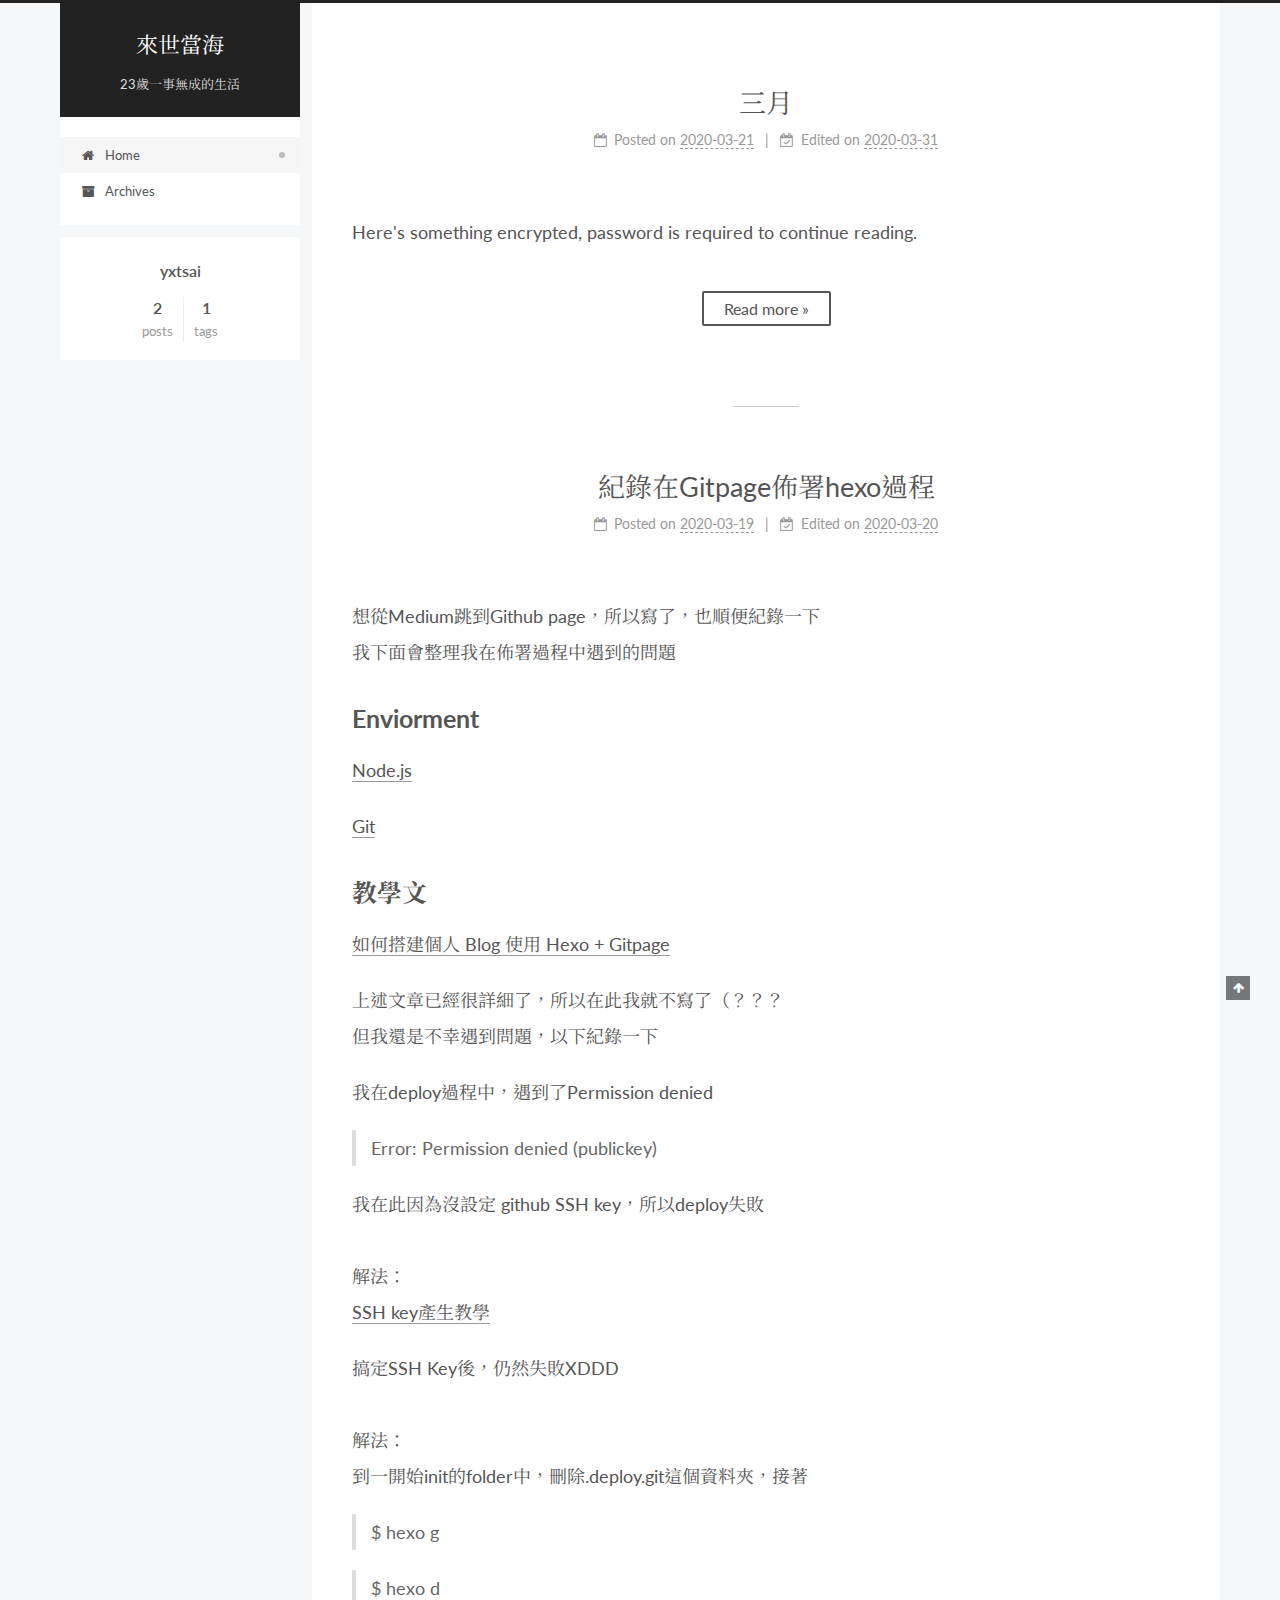
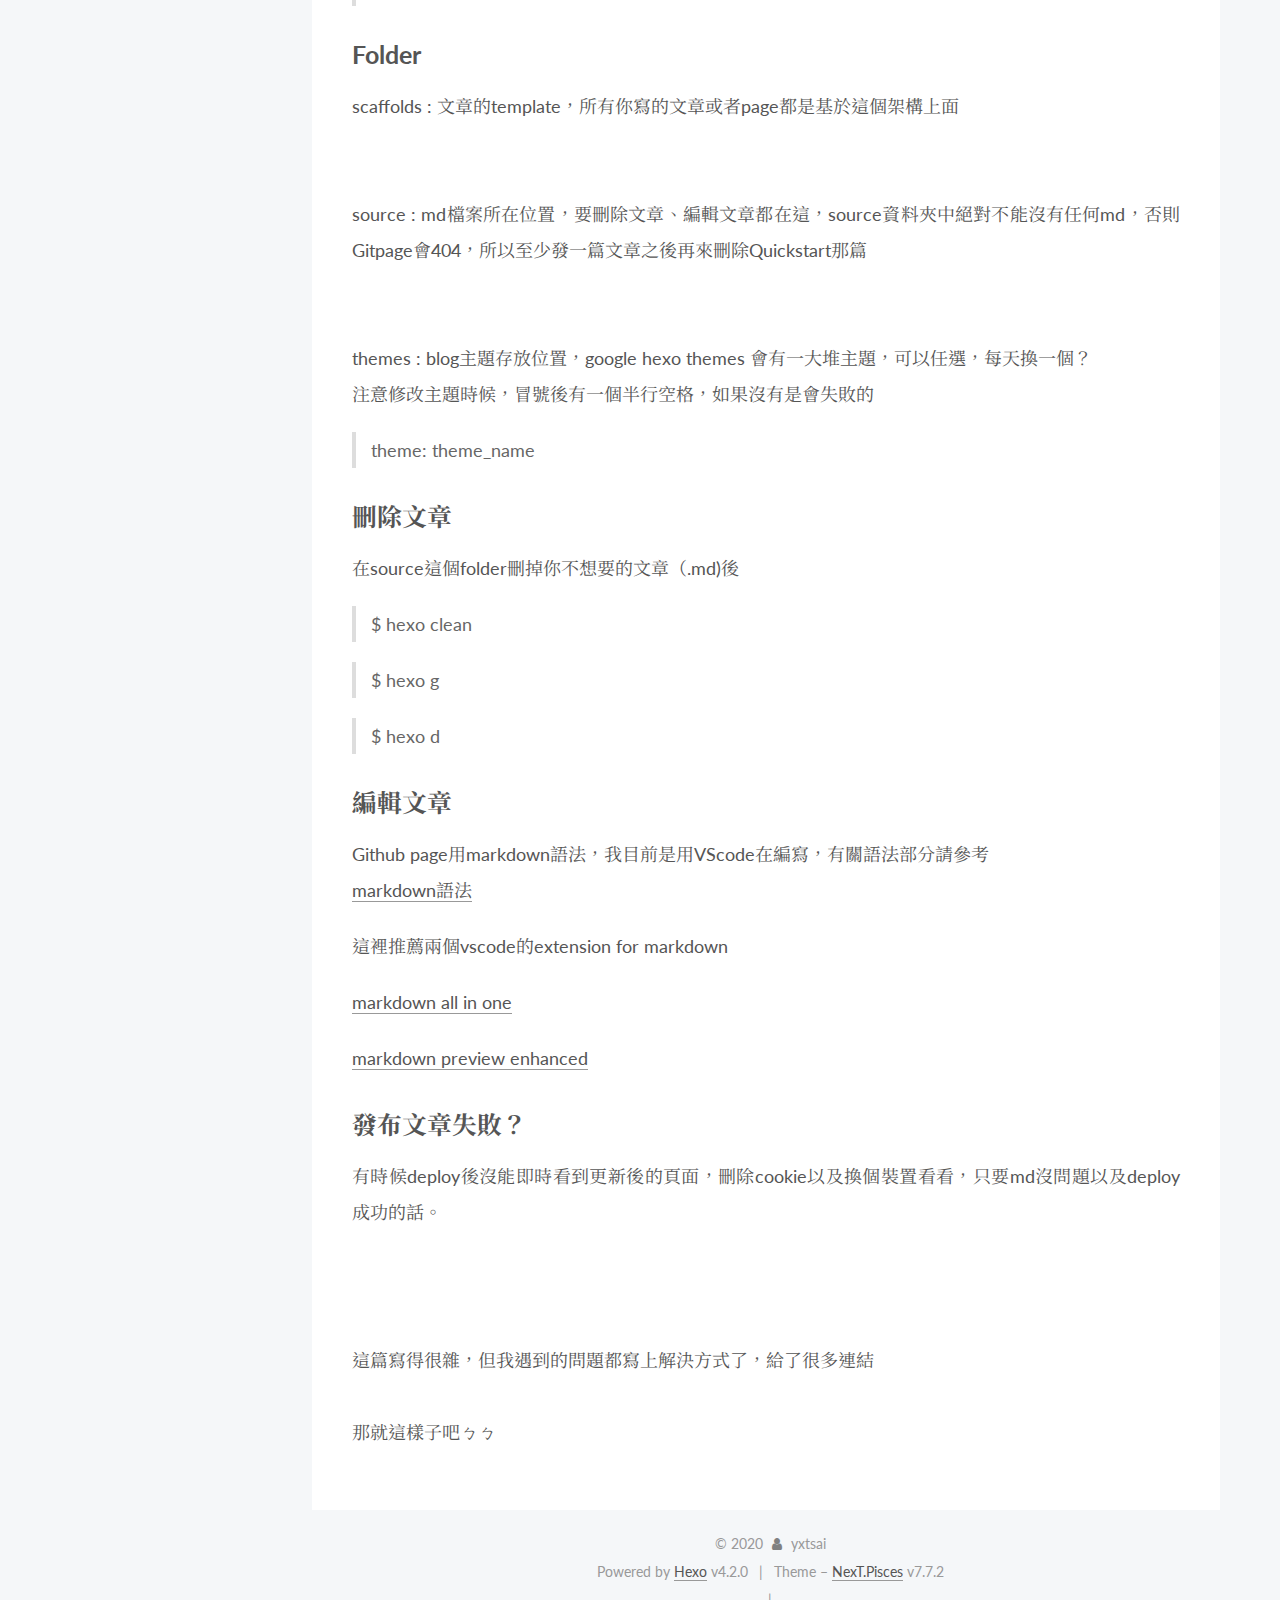
==== index.html @ 16c91355 "Site updated: 2020-03-31 22:40:58" ====
<!DOCTYPE html>
<html lang="zh-tw">
<head>
  <meta charset="UTF-8">
<meta name="viewport" content="width=device-width, initial-scale=1, maximum-scale=2">
<meta name="theme-color" content="#222">
<meta name="generator" content="Hexo 4.2.0">
  <link rel="apple-touch-icon" sizes="180x180" href="/images/apple-touch-icon-next.png">
  <link rel="icon" type="image/png" sizes="32x32" href="/images/favicon-32x32-next.png">
  <link rel="icon" type="image/png" sizes="16x16" href="/images/favicon-16x16-next.png">
  <link rel="mask-icon" href="/images/logo.svg" color="#222">

<link rel="stylesheet" href="/css/main.css">
<link href="https://fonts.googleapis.com/css?family=Noto+Serif+TC:400,500,700&display=swap&subset=chinese-traditional" rel="stylesheet">
<link rel="stylesheet" href="//fonts.googleapis.com/css?family=Lato:300,300italic,400,400italic,700,700italic|Amatic SC:300,300italic,400,400italic,700,700italic&display=swap&subset=latin,latin-ext">
<link rel="stylesheet" href="/lib/font-awesome/css/font-awesome.min.css">

<script id="hexo-configurations">
    var NexT = window.NexT || {};
    var CONFIG = {"hostname":"yoursite.com","root":"/","scheme":"Pisces","version":"7.7.2","exturl":false,"sidebar":{"position":"left","display":"post","padding":18,"offset":12,"onmobile":true},"copycode":{"enable":false,"show_result":false,"style":null},"back2top":{"enable":true,"sidebar":false,"scrollpercent":false},"bookmark":{"enable":false,"color":"#222","save":"auto"},"fancybox":false,"mediumzoom":false,"lazyload":false,"pangu":false,"comments":{"style":"tabs","active":null,"storage":true,"lazyload":false,"nav":null},"algolia":{"hits":{"per_page":10},"labels":{"input_placeholder":"Search for Posts","hits_empty":"We didn't find any results for the search: ${query}","hits_stats":"${hits} results found in ${time} ms"}},"localsearch":{"enable":false,"trigger":"auto","top_n_per_article":1,"unescape":false,"preload":false},"motion":{"enable":false,"async":false,"transition":{"post_block":"fadeIn","post_header":"slideDownIn","post_body":"slideDownIn","coll_header":"slideLeftIn","sidebar":"slideUpIn"}}};
  </script>

  <meta property="og:type" content="website">
<meta property="og:title" content="來世當海">
<meta property="og:url" content="http://yoursite.com/index.html">
<meta property="og:site_name" content="來世當海">
<meta property="og:locale" content="zh_TW">
<meta property="article:author" content="yxtsai">
<meta name="twitter:card" content="summary">

<link rel="canonical" href="http://yoursite.com/">


<script id="page-configurations">
  // https://hexo.io/docs/variables.html
  CONFIG.page = {
    sidebar: "",
    isHome : true,
    isPost : false
  };
</script>

  <title>來世當海</title>
  






  <noscript>
  <style>
  .use-motion .brand,
  .use-motion .menu-item,
  .sidebar-inner,
  .use-motion .post-block,
  .use-motion .pagination,
  .use-motion .comments,
  .use-motion .post-header,
  .use-motion .post-body,
  .use-motion .collection-header { opacity: initial; }

  .use-motion .site-title,
  .use-motion .site-subtitle {
    opacity: initial;
    top: initial;
  }

  .use-motion .logo-line-before i { left: initial; }
  .use-motion .logo-line-after i { right: initial; }
  </style>
</noscript>

</head>

<body itemscope itemtype="http://schema.org/WebPage">
  <div class="container">
    <div class="headband"></div>

    <header class="header" itemscope itemtype="http://schema.org/WPHeader">
      <div class="header-inner"><div class="site-brand-container">
  <div class="site-nav-toggle">
    <div class="toggle" aria-label="Toggle navigation bar">
      <span class="toggle-line toggle-line-first"></span>
      <span class="toggle-line toggle-line-middle"></span>
      <span class="toggle-line toggle-line-last"></span>
    </div>
  </div>

  <div class="site-meta">

    <div>
      <a href="/" class="brand" rel="start">
        <span class="logo-line-before"><i></i></span>
        <span class="site-title">來世當海</span>
        <span class="logo-line-after"><i></i></span>
      </a>
    </div>
        <p class="site-subtitle">23歲一事無成的生活</p>
  </div>

  <div class="site-nav-right">
    <div class="toggle popup-trigger">
    </div>
  </div>
</div>


<nav class="site-nav">
  
  <ul id="menu" class="menu">
        <li class="menu-item menu-item-home">

    <a href="/" rel="section"><i class="fa fa-fw fa-home"></i>Home</a>

  </li>
        <li class="menu-item menu-item-archives">

    <a href="/archives/" rel="section"><i class="fa fa-fw fa-archive"></i>Archives</a>

  </li>
  </ul>

</nav>
</div>
    </header>

    
  <div class="back-to-top">
    <i class="fa fa-arrow-up"></i>
    <span>0%</span>
  </div>


    <main class="main">
      <div class="main-inner">
        <div class="content-wrap">
          

          <div class="content">
            

  <div class="posts-expand">
        
  
  
  <article itemscope itemtype="http://schema.org/Article" class="post-block home" lang="zh-tw">
    <link itemprop="mainEntityOfPage" href="http://yoursite.com/2020/03/21/%E4%B8%89%E6%9C%88/">

    <span hidden itemprop="author" itemscope itemtype="http://schema.org/Person">
      <meta itemprop="image" content="/images/avatar.gif">
      <meta itemprop="name" content="yxtsai">
      <meta itemprop="description" content="">
    </span>

    <span hidden itemprop="publisher" itemscope itemtype="http://schema.org/Organization">
      <meta itemprop="name" content="來世當海">
    </span>
      <header class="post-header">
        <h1 class="post-title" itemprop="name headline">
          
            <a href="/2020/03/21/%E4%B8%89%E6%9C%88/" class="post-title-link" itemprop="url">三月</a>
        </h1>

        <div class="post-meta">
            <span class="post-meta-item">
              <span class="post-meta-item-icon">
                <i class="fa fa-calendar-o"></i>
              </span>
              <span class="post-meta-item-text">Posted on</span>

              <time title="Created: 2020-03-21 16:56:14" itemprop="dateCreated datePublished" datetime="2020-03-21T16:56:14+08:00">2020-03-21</time>
            </span>
              <span class="post-meta-item">
                <span class="post-meta-item-icon">
                  <i class="fa fa-calendar-check-o"></i>
                </span>
                <span class="post-meta-item-text">Edited on</span>
                <time title="Modified: 2020-03-31 22:40:33" itemprop="dateModified" datetime="2020-03-31T22:40:33+08:00">2020-03-31</time>
              </span>

          

        </div>
      </header>

    
    
    
    <div class="post-body" itemprop="articleBody">

      
          Here's something encrypted, password is required to continue reading.
          <!--noindex-->
            <div class="post-button">
              <a class="btn" href="/2020/03/21/%E4%B8%89%E6%9C%88/#more" rel="contents">
                Read more &raquo;
              </a>
            </div>
          <!--/noindex-->
        
      
    </div>

    
    
    
      <footer class="post-footer">
        <div class="post-eof"></div>
      </footer>
  </article>
  
  
  

        
  
  
  <article itemscope itemtype="http://schema.org/Article" class="post-block home" lang="zh-tw">
    <link itemprop="mainEntityOfPage" href="http://yoursite.com/2020/03/19/%E7%B4%80%E9%8C%84%E5%9C%A8gitpage%E4%BD%88%E7%BD%B2hexo%E9%81%8E%E7%A8%8B/">

    <span hidden itemprop="author" itemscope itemtype="http://schema.org/Person">
      <meta itemprop="image" content="/images/avatar.gif">
      <meta itemprop="name" content="yxtsai">
      <meta itemprop="description" content="">
    </span>

    <span hidden itemprop="publisher" itemscope itemtype="http://schema.org/Organization">
      <meta itemprop="name" content="來世當海">
    </span>
      <header class="post-header">
        <h1 class="post-title" itemprop="name headline">
          
            <a href="/2020/03/19/%E7%B4%80%E9%8C%84%E5%9C%A8gitpage%E4%BD%88%E7%BD%B2hexo%E9%81%8E%E7%A8%8B/" class="post-title-link" itemprop="url">紀錄在Gitpage佈署hexo過程</a>
        </h1>

        <div class="post-meta">
            <span class="post-meta-item">
              <span class="post-meta-item-icon">
                <i class="fa fa-calendar-o"></i>
              </span>
              <span class="post-meta-item-text">Posted on</span>

              <time title="Created: 2020-03-19 10:52:10" itemprop="dateCreated datePublished" datetime="2020-03-19T10:52:10+08:00">2020-03-19</time>
            </span>
              <span class="post-meta-item">
                <span class="post-meta-item-icon">
                  <i class="fa fa-calendar-check-o"></i>
                </span>
                <span class="post-meta-item-text">Edited on</span>
                <time title="Modified: 2020-03-20 12:53:15" itemprop="dateModified" datetime="2020-03-20T12:53:15+08:00">2020-03-20</time>
              </span>

          

        </div>
      </header>

    
    
    
    <div class="post-body" itemprop="articleBody">

      
          <p>想從Medium跳到Github page，所以寫了，也順便紀錄一下<br>我下面會整理我在佈署過程中遇到的問題</p>
<h2 id="Enviorment"><a href="#Enviorment" class="headerlink" title="Enviorment"></a>Enviorment</h2><p><a href="https://nodejs.org/en/download/" target="_blank" rel="noopener">Node.js</a></p>
<p><a href="https://git-scm.com/" target="_blank" rel="noopener">Git</a></p>
<h2 id="教學文"><a href="#教學文" class="headerlink" title="教學文"></a>教學文</h2><p><a href="https://medium.com/@bebebobohaha/%E4%BD%BF%E7%94%A8-hexo-gitpage-%E6%90%AD%E5%BB%BA%E5%80%8B%E4%BA%BA-blog-5c6ed52f23db" target="_blank" rel="noopener">如何搭建個人 Blog 使用 Hexo + Gitpage</a></p>
<p>上述文章已經很詳細了，所以在此我就不寫了（？？？<br>但我還是不幸遇到問題，以下紀錄一下</p>
<p>我在deploy過程中，遇到了Permission denied</p>
<blockquote>
<p>Error: Permission denied (publickey)</p>
</blockquote>
<p>我在此因為沒設定 github SSH key，所以deploy失敗<br><br>解法：<br><a href="https://blog.jaycetyle.com/2018/02/github-ssh/" target="_blank" rel="noopener">SSH key產生教學</a></p>
<p>搞定SSH Key後，仍然失敗XDDD<br><br>解法：<br>到一開始init的folder中，刪除.deploy.git這個資料夾，接著</p>
<blockquote>
<p>$ hexo g</p>
</blockquote>
<blockquote>
<p>$ hexo d</p>
</blockquote>
<h2 id="Folder"><a href="#Folder" class="headerlink" title="Folder"></a>Folder</h2><p>scaffolds : 文章的template，所有你寫的文章或者page都是基於這個架構上面<br><br><br>source : md檔案所在位置，要刪除文章、編輯文章都在這，source資料夾中絕對不能沒有任何md，否則Gitpage會404，所以至少發一篇文章之後再來刪除Quickstart那篇<br><br><br>themes : blog主題存放位置，google hexo themes 會有一大堆主題，可以任選，每天換一個？<br>注意修改主題時候，冒號後有一個半行空格，如果沒有是會失敗的<br></p>
<blockquote>
<p>theme: theme_name </p>
</blockquote>
<h2 id="刪除文章"><a href="#刪除文章" class="headerlink" title="刪除文章"></a>刪除文章</h2><p>在source這個folder刪掉你不想要的文章（.md)後</p>
<blockquote>
<p>$ hexo clean</p>
</blockquote>
<blockquote>
<p>$ hexo g </p>
</blockquote>
<blockquote>
<p>$ hexo d</p>
</blockquote>
<h2 id="編輯文章"><a href="#編輯文章" class="headerlink" title="編輯文章"></a>編輯文章</h2><p>Github page用markdown語法，我目前是用VScode在編寫，有關語法部分請參考<br><a href="https://markdown.tw/" target="_blank" rel="noopener">markdown語法</a></p>
<p>這裡推薦兩個vscode的extension for markdown</p>
<p><a href="https://marketplace.visualstudio.com/items?itemName=yzhang.markdown-all-in-one" target="_blank" rel="noopener">markdown all in one</a></p>
<p><a href="https://marketplace.visualstudio.com/items?itemName=shd101wyy.markdown-preview-enhanced" target="_blank" rel="noopener">markdown preview enhanced</a></p>
<h2 id="發布文章失敗？"><a href="#發布文章失敗？" class="headerlink" title="發布文章失敗？"></a>發布文章失敗？</h2><p>有時候deploy後沒能即時看到更新後的頁面，刪除cookie以及換個裝置看看，只要md沒問題以及deploy成功的話。</p>
<p><br><br></p>
<p>這篇寫得很雜，但我遇到的問題都寫上解決方式了，給了很多連結<br><br>那就這樣子吧ㄅㄅ</p>

      
    </div>

    
    
    
      <footer class="post-footer">
        <div class="post-eof"></div>
      </footer>
  </article>
  
  
  

  </div>

  



          </div>
          

<script>
  window.addEventListener('tabs:register', () => {
    let { activeClass } = CONFIG.comments;
    if (CONFIG.comments.storage) {
      activeClass = localStorage.getItem('comments_active') || activeClass;
    }
    if (activeClass) {
      let activeTab = document.querySelector(`a[href="#comment-${activeClass}"]`);
      if (activeTab) {
        activeTab.click();
      }
    }
  });
  if (CONFIG.comments.storage) {
    window.addEventListener('tabs:click', event => {
      if (!event.target.matches('.tabs-comment .tab-content .tab-pane')) return;
      let commentClass = event.target.classList[1];
      localStorage.setItem('comments_active', commentClass);
    });
  }
</script>

        </div>
          
  
  <div class="toggle sidebar-toggle">
    <span class="toggle-line toggle-line-first"></span>
    <span class="toggle-line toggle-line-middle"></span>
    <span class="toggle-line toggle-line-last"></span>
  </div>

  <aside class="sidebar">
    <div class="sidebar-inner">

      <ul class="sidebar-nav motion-element">
        <li class="sidebar-nav-toc">
          Table of Contents
        </li>
        <li class="sidebar-nav-overview">
          Overview
        </li>
      </ul>

      <!--noindex-->
      <div class="post-toc-wrap sidebar-panel">
      </div>
      <!--/noindex-->

      <div class="site-overview-wrap sidebar-panel">
        <div class="site-author motion-element" itemprop="author" itemscope itemtype="http://schema.org/Person">
  <p class="site-author-name" itemprop="name">yxtsai</p>
  <div class="site-description" itemprop="description"></div>
</div>
<div class="site-state-wrap motion-element">
  <nav class="site-state">
      <div class="site-state-item site-state-posts">
          <a href="/archives/">
        
          <span class="site-state-item-count">2</span>
          <span class="site-state-item-name">posts</span>
        </a>
      </div>
      <div class="site-state-item site-state-tags">
        <span class="site-state-item-count">1</span>
        <span class="site-state-item-name">tags</span>
      </div>
  </nav>
</div>



      </div>

    </div>
  </aside>
  <div id="sidebar-dimmer"></div>


      </div>
    </main>

    <footer class="footer">
      <div class="footer-inner">
        

<div class="copyright">
  
  &copy; 
  <span itemprop="copyrightYear">2020</span>
  <span class="with-love">
    <i class="fa fa-user"></i>
  </span>
  <span class="author" itemprop="copyrightHolder">yxtsai</span>
</div>
  <div class="powered-by">Powered by <a href="https://hexo.io/" class="theme-link" rel="noopener" target="_blank">Hexo</a> v4.2.0
  </div>
  <span class="post-meta-divider">|</span>
  <div class="theme-info">Theme – <a href="https://pisces.theme-next.org/" class="theme-link" rel="noopener" target="_blank">NexT.Pisces</a> v7.7.2
  </div>

        
<div class="busuanzi-count">
  <script async src="https://busuanzi.ibruce.info/busuanzi/2.3/busuanzi.pure.mini.js"></script>
    <span class="post-meta-item" id="busuanzi_container_site_uv" style="display: none;">
      <span class="post-meta-item-icon">
        <i class="fa fa-user"></i>
      </span>
      <span class="site-uv" title="Total Visitors">
        <span id="busuanzi_value_site_uv"></span>
      </span>
    </span>
    <span class="post-meta-divider">|</span>
    <span class="post-meta-item" id="busuanzi_container_site_pv" style="display: none;">
      <span class="post-meta-item-icon">
        <i class="fa fa-eye"></i>
      </span>
      <span class="site-pv" title="Total Views">
        <span id="busuanzi_value_site_pv"></span>
      </span>
    </span>
</div>








      </div>
    </footer>
  </div>

  
  <script src="/lib/anime.min.js"></script>

<script src="/js/utils.js"></script>


<script src="/js/schemes/pisces.js"></script>


<script src="/js/next-boot.js"></script>




  















  

  

</body>
</html>
---- css/main.css ----
:root {
  --body-bg-color: #f5f7f9;
  --content-bg-color: #fff;
  --card-bg-color: #f5f5f5;
  --text-color: #555;
  --link-color: #555;
  --link-hover-color: #222;
  --brand-color: #fff;
  --brand-hover-color: #fff;
  --table-row-odd-bg-color: #f9f9f9;
  --table-row-hover-bg-color: #f5f5f5;
  --menu-item-bg-color: #f5f5f5;
  --btn-default-bg: #fff;
  --btn-default-color: #555;
  --btn-default-border-color: #555;
  --btn-default-hover-bg: #222;
  --btn-default-hover-color: #fff;
  --btn-default-hover-border-color: #222;
}
html {
  line-height: 1.15; /* 1 */
  -webkit-text-size-adjust: 100%; /* 2 */
}
body {
  margin: 0;
}
main {
  display: block;
}
h1 {
  font-size: 2em;
  margin: 0.67em 0;
}
hr {
  box-sizing: content-box; /* 1 */
  height: 0; /* 1 */
  overflow: visible; /* 2 */
}
pre {
  font-family: monospace, monospace; /* 1 */
  font-size: 1em; /* 2 */
}
a {
  background: transparent;
}
abbr[title] {
  border-bottom: none; /* 1 */
  text-decoration: underline; /* 2 */
  text-decoration: underline dotted; /* 2 */
}
b,
strong {
  font-weight: bolder;
}
code,
kbd,
samp {
  font-family: monospace, monospace; /* 1 */
  font-size: 1em; /* 2 */
}
small {
  font-size: 80%;
}
sub,
sup {
  font-size: 75%;
  line-height: 0;
  position: relative;
  vertical-align: baseline;
}
sub {
  bottom: -0.25em;
}
sup {
  top: -0.5em;
}
img {
  border-style: none;
}
button,
input,
optgroup,
select,
textarea {
  font-family: inherit; /* 1 */
  font-size: 100%; /* 1 */
  line-height: 1.15; /* 1 */
  margin: 0; /* 2 */
}
button,
input {
/* 1 */
  overflow: visible;
}
button,
select {
/* 1 */
  text-transform: none;
}
button,
[type='button'],
[type='reset'],
[type='submit'] {
  -webkit-appearance: button;
}
button::-moz-focus-inner,
[type='button']::-moz-focus-inner,
[type='reset']::-moz-focus-inner,
[type='submit']::-moz-focus-inner {
  border-style: none;
  padding: 0;
}
button:-moz-focusring,
[type='button']:-moz-focusring,
[type='reset']:-moz-focusring,
[type='submit']:-moz-focusring {
  outline: 1px dotted ButtonText;
}
fieldset {
  padding: 0.35em 0.75em 0.625em;
}
legend {
  box-sizing: border-box; /* 1 */
  color: inherit; /* 2 */
  display: table; /* 1 */
  max-width: 100%; /* 1 */
  padding: 0; /* 3 */
  white-space: normal; /* 1 */
}
progress {
  vertical-align: baseline;
}
textarea {
  overflow: auto;
}
[type='checkbox'],
[type='radio'] {
  box-sizing: border-box; /* 1 */
  padding: 0; /* 2 */
}
[type='number']::-webkit-inner-spin-button,
[type='number']::-webkit-outer-spin-button {
  height: auto;
}
[type='search'] {
  outline-offset: -2px; /* 2 */
  -webkit-appearance: textfield; /* 1 */
}
[type='search']::-webkit-search-decoration {
  -webkit-appearance: none;
}
::-webkit-file-upload-button {
  font: inherit; /* 2 */
  -webkit-appearance: button; /* 1 */
}
details {
  display: block;
}
summary {
  display: list-item;
}
template {
  display: none;
}
[hidden] {
  display: none;
}
::selection {
  background: #262a30;
  color: #fff;
}
html,
body {
  height: 100%;
}
body {
  background: var(--body-bg-color);
  color: var(--text-color);
  font-family: 'Lato', "Noto Serif TC", sans-serif;
  font-size: 1em;
  line-height: 2;
}
@media (max-width: 991px) {
  body {
    padding-left: 0 !important;
    padding-right: 0 !important;
  }
}
h1,
h2,
h3,
h4,
h5,
h6 {
  font-family: 'Lato', 'Lato', "Noto Serif TC", sans-serif;
  font-weight: bold;
  line-height: 1.5;
  margin: 20px 0 15px;
}
h1 {
  font-size: 1.5em;
}
h2 {
  font-size: 1.375em;
}
h3 {
  font-size: 1.25em;
}
h4 {
  font-size: 1.125em;
}
h5 {
  font-size: 1em;
}
h6 {
  font-size: 0.875em;
}
p {
  margin: 0 0 20px 0;
}
a,
span.exturl {
  border-bottom: 1px solid #999;
  color: var(--link-color);
  outline: 0;
  text-decoration: none;
  overflow-wrap: break-word;
  word-wrap: break-word;
  cursor: pointer;
}
a:hover,
span.exturl:hover {
  border-bottom-color: var(--link-hover-color);
  color: var(--link-hover-color);
}
iframe,
img,
video {
  display: block;
  margin-left: auto;
  margin-right: auto;
  max-width: 100%;
}
hr {
  background-image: repeating-linear-gradient(-45deg, #ddd, #ddd 4px, transparent 4px, transparent 8px);
  border: 0;
  height: 3px;
  margin: 40px 0;
}
blockquote {
  border-left: 4px solid #ddd;
  color: #666;
  margin: 0;
  padding: 0 15px;
}
blockquote cite::before {
  content: '-';
  padding: 0 5px;
}
dt {
  font-weight: bold;
}
dd {
  margin: 0;
  padding: 0;
}
kbd {
  background-color: #f5f5f5;
  background-image: linear-gradient(#eee, #fff, #eee);
  border: 1px solid #ccc;
  border-radius: 0.2em;
  box-shadow: 0.1em 0.1em 0.2em rgba(0,0,0,0.1);
  color: #555;
  font-family: inherit;
  padding: 0.1em 0.3em;
  white-space: nowrap;
}
.table-container {
  overflow: auto;
}
table {
  border-collapse: collapse;
  border-spacing: 0;
  font-size: 0.875em;
  margin: 0 0 20px 0;
  width: 100%;
}
tbody tr:nth-of-type(odd) {
  background: var(--table-row-odd-bg-color);
}
tbody tr:hover {
  background: var(--table-row-hover-bg-color);
}
caption,
th,
td {
  font-weight: normal;
  padding: 8px;
  text-align: left;
  vertical-align: middle;
}
th,
td {
  border: 1px solid #ddd;
  border-bottom: 3px solid #ddd;
}
th {
  font-weight: 700;
  padding-bottom: 10px;
}
td {
  border-bottom-width: 1px;
}
.btn {
  background: var(--btn-default-bg);
  border: 2px solid var(--btn-default-border-color);
  border-radius: 2px;
  color: var(--btn-default-color);
  display: inline-block;
  font-size: 0.875em;
  line-height: 2;
  padding: 0 20px;
  text-decoration: none;
  transition-property: background-color;
  transition-delay: 0s;
  transition-duration: 0.2s;
  transition-timing-function: ease-in-out;
}
.btn:hover {
  background: var(--btn-default-hover-bg);
  border-color: var(--btn-default-hover-border-color);
  color: var(--btn-default-hover-color);
}
.btn + .btn {
  margin: 0 0 8px 8px;
}
.btn .fa-fw {
  text-align: left;
  width: 1.285714285714286em;
}
.toggle {
  line-height: 0;
}
.toggle .toggle-line {
  background: #fff;
  display: inline-block;
  height: 2px;
  left: 0;
  position: relative;
  top: 0;
  transition: all 0.4s;
  vertical-align: top;
  width: 100%;
}
.toggle .toggle-line:not(:first-child) {
  margin-top: 3px;
}
.toggle.toggle-arrow .toggle-line-first {
  left: 50%;
  top: 2px;
  transform: rotate(45deg);
  width: 50%;
}
.toggle.toggle-arrow .toggle-line-middle {
  left: 2px;
  width: 90%;
}
.toggle.toggle-arrow .toggle-line-last {
  left: 50%;
  top: -2px;
  transform: rotate(-45deg);
  width: 50%;
}
.toggle.toggle-close .toggle-line-first {
  transform: rotate(-45deg);
  top: 5px;
}
.toggle.toggle-close .toggle-line-middle {
  opacity: 0;
}
.toggle.toggle-close .toggle-line-last {
  transform: rotate(45deg);
  top: -5px;
}
.highlight,
pre {
  background: #1d1f21;
  color: #c5c8c6;
  line-height: 1.6;
  margin: 0 auto 20px;
}
pre,
code {
  font-family: consolas, Menlo, monospace, "Noto Serif TC";
}
code {
  background: #eee;
  border-radius: 3px;
  color: #555;
  padding: 2px 4px;
  overflow-wrap: break-word;
  word-wrap: break-word;
}
.highlight *::selection {
  background: #373b41;
}
.highlight pre {
  border: 0;
  margin: 0;
  padding: 10px 0;
}
.highlight table {
  border: 0;
  margin: 0;
  width: auto;
}
.highlight td {
  border: 0;
  padding: 0;
}
.highlight figcaption {
  background: #eee;
  color: #c5c8c6;
  display: flex;
  font-size: 0.875em;
  justify-content: space-between;
  line-height: 1.2;
  padding: 0.5em;
}
.highlight figcaption a {
  color: #c5c8c6;
}
.highlight figcaption a:hover {
  border-bottom-color: #c5c8c6;
}
.highlight .gutter {
  -moz-user-select: none;
  -ms-user-select: none;
  -webkit-user-select: none;
  user-select: none;
}
.highlight .gutter pre {
  background: #000;
  color: #888f96;
  padding-left: 10px;
  padding-right: 10px;
  text-align: right;
}
.highlight .code pre {
  background: #1d1f21;
  padding-left: 10px;
  width: 100%;
}
.gist table {
  width: auto;
}
.gist table td {
  border: 0;
}
pre {
  overflow: auto;
  padding: 10px;
}
pre code {
  background: none;
  color: #c5c8c6;
  font-size: 0.875em;
  padding: 0;
  text-shadow: none;
}
pre .deletion {
  background: #800000;
}
pre .addition {
  background: #008000;
}
pre .meta {
  color: #f0c674;
  -moz-user-select: none;
  -ms-user-select: none;
  -webkit-user-select: none;
  user-select: none;
}
pre .comment {
  color: #969896;
}
pre .variable,
pre .attribute,
pre .tag,
pre .name,
pre .regexp,
pre .ruby .constant,
pre .xml .tag .title,
pre .xml .pi,
pre .xml .doctype,
pre .html .doctype,
pre .css .id,
pre .css .class,
pre .css .pseudo {
  color: #c66;
}
pre .number,
pre .preprocessor,
pre .built_in,
pre .builtin-name,
pre .literal,
pre .params,
pre .constant,
pre .command {
  color: #de935f;
}
pre .ruby .class .title,
pre .css .rules .attribute,
pre .string,
pre .symbol,
pre .value,
pre .inheritance,
pre .header,
pre .ruby .symbol,
pre .xml .cdata,
pre .special,
pre .formula {
  color: #b5bd68;
}
pre .title,
pre .css .hexcolor {
  color: #8abeb7;
}
pre .function,
pre .python .decorator,
pre .python .title,
pre .ruby .function .title,
pre .ruby .title .keyword,
pre .perl .sub,
pre .javascript .title,
pre .coffeescript .title {
  color: #81a2be;
}
pre .keyword,
pre .javascript .function {
  color: #b294bb;
}
.blockquote-center {
  border-left: none;
  margin: 40px 0;
  padding: 0;
  position: relative;
  text-align: center;
}
.blockquote-center::before,
.blockquote-center::after {
  background-repeat: no-repeat;
  background-size: 22px 22px;
  content: ' ';
  display: block;
  height: 24px;
  opacity: 0.2;
  position: absolute;
  width: 100%;
}
.blockquote-center::before {
  background-image: url("../images/quote-l.svg");
  background-position: 0 -6px;
  border-top: 1px solid #ccc;
  top: -20px;
}
.blockquote-center::after {
  background-image: url("../images/quote-r.svg");
  background-position: 100% 8px;
  border-bottom: 1px solid #ccc;
  bottom: -20px;
}
.blockquote-center p,
.blockquote-center div {
  text-align: center;
}
.post-body .group-picture img {
  margin: 0 auto;
  padding: 0 3px;
}
.group-picture-row {
  margin-bottom: 6px;
  overflow: hidden;
}
.group-picture-column {
  float: left;
  margin-bottom: 10px;
}
.post-body .label {
  color: #555;
  display: inline;
  padding: 0 2px;
}
.post-body .label.default {
  background: #f0f0f0;
}
.post-body .label.primary {
  background: #efe6f7;
}
.post-body .label.info {
  background: #e5f2f8;
}
.post-body .label.success {
  background: #e7f4e9;
}
.post-body .label.warning {
  background: #fcf6e1;
}
.post-body .label.danger {
  background: #fae8eb;
}
.post-body .tabs {
  margin-bottom: 20px;
}
.post-body .tabs,
.tabs-comment {
  display: block;
  padding-top: 10px;
  position: relative;
}
.post-body .tabs ul.nav-tabs,
.tabs-comment ul.nav-tabs {
  display: flex;
  flex-wrap: wrap;
  margin: 0;
  margin-bottom: -1px;
  padding: 0;
}
@media (max-width: 413px) {
  .post-body .tabs ul.nav-tabs,
  .tabs-comment ul.nav-tabs {
    display: block;
    margin-bottom: 5px;
  }
}
.post-body .tabs ul.nav-tabs li.tab,
.tabs-comment ul.nav-tabs li.tab {
  border-bottom: 1px solid #ddd;
  border-left: 1px solid transparent;
  border-right: 1px solid transparent;
  border-top: 3px solid transparent;
  flex-grow: 1;
  list-style-type: none;
  border-radius: 0 0 0 0;
}
@media (max-width: 413px) {
  .post-body .tabs ul.nav-tabs li.tab,
  .tabs-comment ul.nav-tabs li.tab {
    border-bottom: 1px solid transparent;
    border-left: 3px solid transparent;
    border-right: 1px solid transparent;
    border-top: 1px solid transparent;
  }
}
@media (max-width: 413px) {
  .post-body .tabs ul.nav-tabs li.tab,
  .tabs-comment ul.nav-tabs li.tab {
    border-radius: 0;
  }
}
.post-body .tabs ul.nav-tabs li.tab a,
.tabs-comment ul.nav-tabs li.tab a {
  border-bottom: initial;
  display: block;
  line-height: 1.8;
  outline: 0;
  padding: 0.25em 0.75em;
  text-align: center;
  transition-delay: 0s;
  transition-duration: 0.2s;
  transition-timing-function: ease-out;
}
.post-body .tabs ul.nav-tabs li.tab a i,
.tabs-comment ul.nav-tabs li.tab a i {
  width: 1.285714285714286em;
}
.post-body .tabs ul.nav-tabs li.tab.active,
.tabs-comment ul.nav-tabs li.tab.active {
  border-bottom: 1px solid transparent;
  border-left: 1px solid #ddd;
  border-right: 1px solid #ddd;
  border-top: 3px solid #fc6423;
}
@media (max-width: 413px) {
  .post-body .tabs ul.nav-tabs li.tab.active,
  .tabs-comment ul.nav-tabs li.tab.active {
    border-bottom: 1px solid #ddd;
    border-left: 3px solid #fc6423;
    border-right: 1px solid #ddd;
    border-top: 1px solid #ddd;
  }
}
.post-body .tabs ul.nav-tabs li.tab.active a,
.tabs-comment ul.nav-tabs li.tab.active a {
  color: var(--link-color);
  cursor: default;
}
.post-body .tabs .tab-content .tab-pane,
.tabs-comment .tab-content .tab-pane {
  border: 1px solid #ddd;
  border-top: 0;
  padding: 20px 20px 0 20px;
  border-radius: 0;
}
.post-body .tabs .tab-content .tab-pane:not(.active),
.tabs-comment .tab-content .tab-pane:not(.active) {
  display: none;
}
.post-body .tabs .tab-content .tab-pane.active,
.tabs-comment .tab-content .tab-pane.active {
  display: block;
}
.post-body .tabs .tab-content .tab-pane.active:nth-of-type(1),
.tabs-comment .tab-content .tab-pane.active:nth-of-type(1) {
  border-radius: 0 0 0 0;
}
@media (max-width: 413px) {
  .post-body .tabs .tab-content .tab-pane.active:nth-of-type(1),
  .tabs-comment .tab-content .tab-pane.active:nth-of-type(1) {
    border-radius: 0;
  }
}
.post-body .note {
  border-radius: 3px;
  margin-bottom: 20px;
  padding: 1em;
  position: relative;
  border: 1px solid #eee;
  border-left-width: 5px;
}
.post-body .note h2,
.post-body .note h3,
.post-body .note h4,
.post-body .note h5,
.post-body .note h6 {
  margin-top: 0;
  border-bottom: initial;
  margin-bottom: 0;
  padding-top: 0;
}
.post-body .note p:first-child,
.post-body .note ul:first-child,
.post-body .note ol:first-child,
.post-body .note table:first-child,
.post-body .note pre:first-child,
.post-body .note blockquote:first-child,
.post-body .note img:first-child {
  margin-top: 0;
}
.post-body .note p:last-child,
.post-body .note ul:last-child,
.post-body .note ol:last-child,
.post-body .note table:last-child,
.post-body .note pre:last-child,
.post-body .note blockquote:last-child,
.post-body .note img:last-child {
  margin-bottom: 0;
}
.post-body .note.default {
  border-left-color: #777;
}
.post-body .note.default h2,
.post-body .note.default h3,
.post-body .note.default h4,
.post-body .note.default h5,
.post-body .note.default h6 {
  color: #777;
}
.post-body .note.primary {
  border-left-color: #6f42c1;
}
.post-body .note.primary h2,
.post-body .note.primary h3,
.post-body .note.primary h4,
.post-body .note.primary h5,
.post-body .note.primary h6 {
  color: #6f42c1;
}
.post-body .note.info {
  border-left-color: #428bca;
}
.post-body .note.info h2,
.post-body .note.info h3,
.post-body .note.info h4,
.post-body .note.info h5,
.post-body .note.info h6 {
  color: #428bca;
}
.post-body .note.success {
  border-left-color: #5cb85c;
}
.post-body .note.success h2,
.post-body .note.success h3,
.post-body .note.success h4,
.post-body .note.success h5,
.post-body .note.success h6 {
  color: #5cb85c;
}
.post-body .note.warning {
  border-left-color: #f0ad4e;
}
.post-body .note.warning h2,
.post-body .note.warning h3,
.post-body .note.warning h4,
.post-body .note.warning h5,
.post-body .note.warning h6 {
  color: #f0ad4e;
}
.post-body .note.danger {
  border-left-color: #d9534f;
}
.post-body .note.danger h2,
.post-body .note.danger h3,
.post-body .note.danger h4,
.post-body .note.danger h5,
.post-body .note.danger h6 {
  color: #d9534f;
}
.pagination .prev,
.pagination .next,
.pagination .page-number,
.pagination .space {
  display: inline-block;
  margin: 0 10px;
  padding: 0 11px;
  position: relative;
  top: -1px;
}
@media (max-width: 767px) {
  .pagination .prev,
  .pagination .next,
  .pagination .page-number,
  .pagination .space {
    margin: 0 5px;
  }
}
.pagination {
  border-top: 1px solid #eee;
  margin: 120px 0 0;
  text-align: center;
}
.pagination .prev,
.pagination .next,
.pagination .page-number {
  border-bottom: 0;
  border-top: 1px solid #eee;
  transition-property: border-color;
  transition-delay: 0s;
  transition-duration: 0.2s;
  transition-timing-function: ease-in-out;
}
.pagination .prev:hover,
.pagination .next:hover,
.pagination .page-number:hover {
  border-top-color: #222;
}
.pagination .space {
  margin: 0;
  padding: 0;
}
.pagination .prev {
  margin-left: 0;
}
.pagination .next {
  margin-right: 0;
}
.pagination .page-number.current {
  background: #ccc;
  border-top-color: #ccc;
  color: #fff;
}
@media (max-width: 767px) {
  .pagination {
    border-top: none;
  }
  .pagination .prev,
  .pagination .next,
  .pagination .page-number {
    border-bottom: 1px solid #eee;
    border-top: 0;
    margin-bottom: 10px;
    padding: 0 10px;
  }
  .pagination .prev:hover,
  .pagination .next:hover,
  .pagination .page-number:hover {
    border-bottom-color: #222;
  }
}
.comments {
  margin: 60px 20px 0;
  overflow: hidden;
}
.comment-button-group {
  display: flex;
  flex-wrap: wrap-reverse;
  justify-content: center;
  margin: 1em 0;
}
.comment-button-group .comment-button {
  margin: 0.1em 0.2em;
}
.comment-button-group .comment-button.active {
  background: var(--btn-default-hover-bg);
  border-color: var(--btn-default-hover-border-color);
  color: var(--btn-default-hover-color);
}
.comment-position {
  display: none;
}
.comment-position.active {
  display: block;
}
.tabs-comment {
  background: var(--content-bg-color);
  margin-top: 4em;
  padding-top: 0;
}
.tabs-comment .comments {
  border: 0;
  box-shadow: none;
  margin-top: 0;
  padding-top: 0;
}
.container {
  min-height: 100%;
  position: relative;
}
.main-inner {
  margin: 0 auto;
  width: calc(100% - 20px);
}
@media (min-width: 1200px) {
  .main-inner {
    width: 1160px;
  }
}
@media (min-width: 1600px) {
  .main-inner {
    width: 73%;
  }
}
.header {
  background: transparent;
}
.header-inner {
  margin: 0 auto;
  width: calc(100% - 20px);
}
@media (min-width: 1200px) {
  .header-inner {
    width: 1160px;
  }
}
@media (min-width: 1600px) {
  .header-inner {
    width: 73%;
  }
}
.site-brand-container {
  display: flex;
  flex-shrink: 0;
  padding: 0 10px;
}
.headband {
  background: #222;
  height: 3px;
}
.site-meta {
  flex-grow: 1;
  text-align: center;
}
@media (max-width: 767px) {
  .site-meta {
    text-align: center;
  }
}
.brand {
  border-bottom: none;
  color: var(--brand-color);
  display: inline-block;
  line-height: 1.375em;
  padding: 0 40px;
  position: relative;
}
.brand:hover {
  color: var(--brand-hover-color);
}
.site-title {
  display: inline-block;
  font-family: 'Amatic SC', 'Lato', "Noto Serif TC", sans-serif;
  font-size: 1.375em;
  font-weight: normal;
  line-height: 1.5;
  vertical-align: top;
}
.site-subtitle {
  color: #ddd;
  font-size: 0.8125em;
  margin: 10px 0;
}
.use-motion .brand {
  opacity: 0;
}
.use-motion .site-title,
.use-motion .site-subtitle,
.use-motion .custom-logo-image {
  opacity: 0;
  position: relative;
  top: -10px;
}
.site-nav-toggle,
.site-nav-right {
  display: none;
}
@media (max-width: 767px) {
  .site-nav-toggle,
  .site-nav-right {
    display: flex;
    flex-direction: column;
    justify-content: center;
  }
}
.site-nav-toggle .toggle,
.site-nav-right .toggle {
  color: var(--text-color);
  padding: 10px;
  width: 22px;
}
.site-nav-toggle .toggle .toggle-line,
.site-nav-right .toggle .toggle-line {
  background: var(--text-color);
  border-radius: 1px;
}
.site-nav {
  display: block;
}
@media (max-width: 767px) {
  .site-nav {
    clear: both;
    display: none;
  }
}
.site-nav.site-nav-on {
  display: block;
}
.menu {
  margin-top: 20px;
  padding-left: 0;
  text-align: center;
}
.menu-item {
  display: inline-block;
  list-style: none;
  margin: 0 10px;
}
@media (max-width: 767px) {
  .menu-item {
    display: block;
    margin-top: 10px;
  }
  .menu-item.menu-item-search {
    display: none;
  }
}
.menu-item a,
.menu-item span.exturl {
  border-bottom: 0;
  display: block;
  font-size: 0.8125em;
  transition-property: border-color;
  transition-delay: 0s;
  transition-duration: 0.2s;
  transition-timing-function: ease-in-out;
}
@media (hover: none) {
  .menu-item a:hover,
  .menu-item span.exturl:hover {
    border-bottom-color: transparent !important;
  }
}
.menu-item .fa {
  margin-right: 8px;
}
.menu-item .badge {
  display: inline-block;
  font-weight: bold;
  line-height: 1;
  margin-left: 0.35em;
  margin-top: 0.35em;
  text-align: center;
  white-space: nowrap;
}
@media (max-width: 767px) {
  .menu-item .badge {
    float: right;
    margin-left: 0;
  }
}
.menu-item-active a,
.menu .menu-item a:hover,
.menu .menu-item span.exturl:hover {
  background: var(--menu-item-bg-color);
}
.use-motion .menu-item {
  opacity: 0;
}
.sidebar {
  background: #222;
  bottom: 0;
  box-shadow: inset 0 2px 6px #000;
  position: fixed;
  top: 0;
}
.sidebar-inner {
  color: #999;
  padding: 18px 10px;
  text-align: center;
}
.cc-license {
  margin-top: 10px;
  text-align: center;
}
.cc-license .cc-opacity {
  border-bottom: none;
  opacity: 0.7;
}
.cc-license .cc-opacity:hover {
  opacity: 0.9;
}
.cc-license img {
  display: inline-block;
}
.site-author-image {
  border: 1px solid #eee;
  display: block;
  margin: 0 auto;
  max-width: 120px;
  padding: 2px;
}
.site-author-name {
  color: var(--text-color);
  font-weight: 600;
  margin: 0;
  text-align: center;
}
.site-description {
  color: #999;
  font-size: 0.8125em;
  margin-top: 0;
  text-align: center;
}
.links-of-author {
  margin-top: 15px;
}
.links-of-author a,
.links-of-author span.exturl {
  border-bottom-color: #555;
  display: inline-block;
  font-size: 0.8125em;
  margin-bottom: 10px;
  margin-right: 10px;
  vertical-align: middle;
}
.links-of-author a::before,
.links-of-author span.exturl::before {
  background: #9effff;
  border-radius: 50%;
  content: ' ';
  display: inline-block;
  height: 4px;
  margin-right: 3px;
  vertical-align: middle;
  width: 4px;
}
.sidebar-button {
  margin-top: 15px;
}
.sidebar-button a {
  border: 1px solid #fc6423;
  border-radius: 4px;
  color: #fc6423;
  display: inline-block;
  padding: 0 15px;
}
.sidebar-button a .fa {
  margin-right: 5px;
}
.sidebar-button a:hover {
  background: #fc6423;
  border: 1px solid #fc6423;
  color: #fff;
}
.sidebar-button a:hover .fa {
  color: #fff;
}
.links-of-blogroll {
  font-size: 0.8125em;
  margin-top: 10px;
}
.links-of-blogroll-title {
  font-size: 0.875em;
  font-weight: 600;
  margin-top: 0;
}
.links-of-blogroll-list {
  list-style: none;
  margin: 0;
  padding: 0;
}
#sidebar-dimmer {
  display: none;
}
@media (max-width: 767px) {
  #sidebar-dimmer {
    background: #000;
    display: block;
    height: 100%;
    left: 100%;
    opacity: 0;
    position: fixed;
    top: 0;
    width: 100%;
    z-index: 1100;
  }
  .sidebar-active + #sidebar-dimmer {
    opacity: 0.7;
    transform: translateX(-100%);
    transition: opacity 0.5s;
  }
}
.sidebar-nav {
  margin: 0;
  padding-bottom: 20px;
  padding-left: 0;
}
.sidebar-nav li {
  border-bottom: 1px solid transparent;
  color: #555;
  cursor: pointer;
  display: inline-block;
  font-size: 0.875em;
}
.sidebar-nav li.sidebar-nav-overview {
  margin-left: 10px;
}
.sidebar-nav li:hover {
  color: #fc6423;
}
.sidebar-nav .sidebar-nav-active {
  border-bottom-color: #fc6423;
  color: #fc6423;
}
.sidebar-nav .sidebar-nav-active:hover {
  color: #fc6423;
}
.sidebar-panel {
  display: none;
  overflow-x: hidden;
  overflow-y: auto;
}
.sidebar-panel-active {
  display: block;
}
.sidebar-toggle {
  background: #222;
  bottom: 45px;
  cursor: pointer;
  height: 14px;
  left: 30px;
  padding: 5px;
  position: fixed;
  width: 14px;
  z-index: 1300;
}
@media (max-width: 991px) {
  .sidebar-toggle {
    left: 20px;
    opacity: 0.8;
  }
}
.sidebar-toggle:hover .toggle-line {
  background: #fc6423;
}
.post-toc {
  font-size: 0.875em;
}
.post-toc ol {
  list-style: none;
  margin: 0;
  padding: 0 2px 5px 10px;
  text-align: left;
}
.post-toc ol > ol {
  padding-left: 0;
}
.post-toc ol a {
  transition-property: all;
  transition-delay: 0s;
  transition-duration: 0.2s;
  transition-timing-function: ease-in-out;
}
.post-toc .nav-item {
  line-height: 1.8;
  overflow: hidden;
  text-overflow: ellipsis;
  white-space: nowrap;
}
.post-toc .nav .nav-child {
  display: none;
}
.post-toc .nav .active > .nav-child {
  display: block;
}
.post-toc .nav .active-current > .nav-child {
  display: block;
}
.post-toc .nav .active-current > .nav-child > .nav-item {
  display: block;
}
.post-toc .nav .active > a {
  border-bottom-color: #fc6423;
  color: #fc6423;
}
.post-toc .nav .active-current > a {
  color: #fc6423;
}
.post-toc .nav .active-current > a:hover {
  color: #fc6423;
}
.site-state {
  display: flex;
  justify-content: center;
  line-height: 1.4;
  margin-top: 10px;
  overflow: hidden;
  text-align: center;
  white-space: nowrap;
}
.site-state-item {
  padding: 0 15px;
}
.site-state-item:not(:first-child) {
  border-left: 1px solid #eee;
}
.site-state-item a {
  border-bottom: none;
}
.site-state-item-count {
  display: block;
  font-size: 1em;
  font-weight: 600;
  text-align: center;
}
.site-state-item-name {
  color: #999;
  font-size: 0.8125em;
}
.footer {
  color: #999;
  font-size: 0.875em;
  padding: 20px 0;
}
.footer.footer-fixed {
  bottom: 0;
  left: 0;
  position: absolute;
  right: 0;
}
.footer-inner {
  box-sizing: border-box;
  margin: 0 auto;
  text-align: center;
  width: calc(100% - 20px);
}
@media (min-width: 1200px) {
  .footer-inner {
    width: 1160px;
  }
}
@media (min-width: 1600px) {
  .footer-inner {
    width: 73%;
  }
}
.with-love {
  color: #808080;
  display: inline-block;
  margin: 0 5px;
}
.powered-by,
.theme-info {
  display: inline-block;
}
@-moz-keyframes iconAnimate {
  0%, 100% {
    transform: scale(1);
  }
  10%, 30% {
    transform: scale(0.9);
  }
  20%, 40%, 60%, 80% {
    transform: scale(1.1);
  }
  50%, 70% {
    transform: scale(1.1);
  }
}
@-webkit-keyframes iconAnimate {
  0%, 100% {
    transform: scale(1);
  }
  10%, 30% {
    transform: scale(0.9);
  }
  20%, 40%, 60%, 80% {
    transform: scale(1.1);
  }
  50%, 70% {
    transform: scale(1.1);
  }
}
@-o-keyframes iconAnimate {
  0%, 100% {
    transform: scale(1);
  }
  10%, 30% {
    transform: scale(0.9);
  }
  20%, 40%, 60%, 80% {
    transform: scale(1.1);
  }
  50%, 70% {
    transform: scale(1.1);
  }
}
@keyframes iconAnimate {
  0%, 100% {
    transform: scale(1);
  }
  10%, 30% {
    transform: scale(0.9);
  }
  20%, 40%, 60%, 80% {
    transform: scale(1.1);
  }
  50%, 70% {
    transform: scale(1.1);
  }
}
.back-to-top {
  font-size: 12px;
  text-align: center;
  transition-delay: 0s;
  transition-duration: 0.2s;
  transition-timing-function: ease-in-out;
}
.back-to-top {
  background: #222;
  bottom: -100px;
  box-sizing: border-box;
  color: #fff;
  cursor: pointer;
  left: 30px;
  opacity: 0.6;
  padding: 0 6px;
  position: fixed;
  transition-property: bottom;
  z-index: 1300;
  width: 24px;
}
.back-to-top span {
  display: none;
}
.back-to-top:hover {
  color: #fc6423;
}
.back-to-top.back-to-top-on {
  bottom: 30px;
}
@media (max-width: 991px) {
  .back-to-top {
    left: 20px;
    opacity: 0.8;
  }
}
.post-body {
  font-family: 'Lato', "Noto Serif TC", sans-serif;
  overflow-wrap: break-word;
  word-wrap: break-word;
}
@media (min-width: 1200px) {
  .post-body {
    font-size: 1.125em;
  }
}
.post-body .exturl .fa {
  font-size: 0.875em;
  margin-left: 4px;
}
.post-body .image-caption,
.post-body .figure .caption {
  color: #999;
  font-size: 0.875em;
  font-weight: bold;
  line-height: 1;
  margin: -20px auto 15px;
  text-align: center;
}
.post-sticky-flag {
  display: inline-block;
  transform: rotate(30deg);
}
.post-button {
  margin-top: 40px;
  text-align: center;
}
.use-motion .post-block,
.use-motion .pagination,
.use-motion .comments {
  opacity: 0;
}
.use-motion .post-header {
  opacity: 0;
}
.use-motion .post-body {
  opacity: 0;
}
.use-motion .collection-header {
  opacity: 0;
}
.posts-collapse {
  margin-left: 35px;
  margin-top: 35px;
  position: relative;
}
@media (max-width: 767px) {
  .posts-collapse {
    margin-left: 20px;
    margin-right: 20px;
  }
}
.posts-collapse .collection-title {
  font-size: 1.125em;
  position: relative;
}
.posts-collapse .collection-title::before {
  background: #999;
  border: 1px solid #fff;
  border-radius: 50%;
  content: ' ';
  height: 10px;
  left: 0;
  margin-left: -6px;
  margin-top: -4px;
  position: absolute;
  top: 50%;
  width: 10px;
}
.posts-collapse .collection-year {
  margin: 60px 0;
  position: relative;
}
.posts-collapse .collection-year::before {
  background: #bbb;
  border-radius: 50%;
  content: ' ';
  height: 8px;
  left: 0;
  margin-left: -4px;
  margin-top: -4px;
  position: absolute;
  top: 50%;
  width: 8px;
}
.posts-collapse .collection-header {
  display: inline-block;
  margin: 0 0 0 20px;
}
.posts-collapse .collection-header small {
  color: #bbb;
  margin-left: 5px;
}
.posts-collapse .post-header {
  border-bottom: 1px dashed #ccc;
  margin: 30px 0;
  padding-left: 15px;
  position: relative;
  transition-property: border;
  transition-delay: 0s;
  transition-duration: 0.2s;
  transition-timing-function: ease-in-out;
}
.posts-collapse .post-header::before {
  background: #bbb;
  border: 1px solid #fff;
  border-radius: 50%;
  content: ' ';
  height: 6px;
  left: 0;
  margin-left: -4px;
  position: absolute;
  top: 0.75em;
  transition-property: background;
  width: 6px;
  transition-delay: 0s;
  transition-duration: 0.2s;
  transition-timing-function: ease-in-out;
}
.posts-collapse .post-header:hover {
  border-bottom-color: #666;
}
.posts-collapse .post-header:hover::before {
  background: #222;
}
.posts-collapse .post-meta {
  display: inline;
  font-size: 0.75em;
  margin-right: 10px;
}
.posts-collapse .post-title {
  display: inline;
  font-size: 1em;
  font-weight: normal;
}
.posts-collapse .post-title a,
.posts-collapse .post-title span.exturl {
  border-bottom: none;
  color: var(--link-color);
}
.posts-collapse::before {
  background: #f5f5f5;
  content: ' ';
  height: 100%;
  left: 0;
  margin-left: -2px;
  position: absolute;
  top: 1.25em;
  width: 4px;
}
.posts-collapse .fa-external-link {
  font-size: 0.875em;
  margin-left: 5px;
}
.post-eof {
  background: #ccc;
  height: 1px;
  margin: 80px auto 60px;
  text-align: center;
  width: 8%;
}
.post-block:last-child .post-eof {
  display: none;
}
.posts-expand {
  padding-top: 40px;
}
@media (max-width: 767px) {
  .posts-expand {
    margin: 0 20px;
  }
}
@media (min-width: 992px) {
  .post-body {
    text-align: justify;
  }
}
@media (max-width: 991px) {
  .post-body {
    text-align: justify;
  }
}
.post-body h1,
.post-body h2,
.post-body h3,
.post-body h4,
.post-body h5,
.post-body h6 {
  padding-top: 10px;
}
.post-body h1 .header-anchor,
.post-body h2 .header-anchor,
.post-body h3 .header-anchor,
.post-body h4 .header-anchor,
.post-body h5 .header-anchor,
.post-body h6 .header-anchor {
  border-bottom-style: none;
  color: #ccc;
  float: right;
  margin-left: 10px;
  visibility: hidden;
}
.post-body h1 .header-anchor:hover,
.post-body h2 .header-anchor:hover,
.post-body h3 .header-anchor:hover,
.post-body h4 .header-anchor:hover,
.post-body h5 .header-anchor:hover,
.post-body h6 .header-anchor:hover {
  color: inherit;
}
.post-body h1:hover .header-anchor,
.post-body h2:hover .header-anchor,
.post-body h3:hover .header-anchor,
.post-body h4:hover .header-anchor,
.post-body h5:hover .header-anchor,
.post-body h6:hover .header-anchor {
  visibility: visible;
}
.post-body iframe,
.post-body img,
.post-body video {
  margin-bottom: 20px;
}
.post-body .video-container {
  height: 0;
  margin-bottom: 20px;
  overflow: hidden;
  padding-top: 75%;
  position: relative;
  width: 100%;
}
.post-body .video-container iframe,
.post-body .video-container object,
.post-body .video-container embed {
  height: 100%;
  left: 0;
  margin: 0;
  position: absolute;
  top: 0;
  width: 100%;
}
.post-gallery {
  align-items: center;
  display: grid;
  grid-gap: 10px;
  grid-template-columns: 1fr 1fr 1fr;
  margin-bottom: 20px;
}
@media (max-width: 767px) {
  .post-gallery {
    grid-template-columns: 1fr 1fr;
  }
}
.post-gallery a {
  border: 0;
}
.post-gallery img {
  margin: 0;
}
.posts-expand .post-header {
  font-size: 1.125em;
}
.posts-expand .post-title {
  font-weight: normal;
  margin: initial;
  text-align: center;
  overflow-wrap: break-word;
  word-wrap: break-word;
}
.posts-expand .post-title-link {
  border-bottom: none;
  color: var(--link-color);
  display: inline-block;
  position: relative;
  vertical-align: top;
}
.posts-expand .post-title-link::before {
  background: var(--link-color);
  bottom: 0;
  content: '';
  height: 2px;
  left: 0;
  position: absolute;
  transform: scaleX(0);
  visibility: hidden;
  width: 100%;
  transition-delay: 0s;
  transition-duration: 0.2s;
  transition-timing-function: ease-in-out;
}
.posts-expand .post-title-link:hover::before {
  transform: scaleX(1);
  visibility: visible;
}
.posts-expand .post-title-link .fa {
  font-size: 0.875em;
  margin-left: 5px;
}
.posts-expand .post-meta {
  color: #999;
  font-family: 'Lato', "Noto Serif TC", sans-serif;
  font-size: 0.75em;
  margin: 3px 0 60px 0;
  text-align: center;
}
.posts-expand .post-meta .post-description {
  font-size: 0.875em;
  margin-top: 2px;
}
.posts-expand .post-meta time {
  border-bottom: 1px dashed #999;
  cursor: pointer;
}
.post-meta .post-meta-item + .post-meta-item::before {
  content: '|';
  margin: 0 0.5em;
}
.post-meta-divider {
  margin: 0 0.5em;
}
.post-meta-item-icon {
  margin-right: 3px;
}
@media (max-width: 991px) {
  .post-meta-item-icon {
    display: inline-block;
  }
}
@media (max-width: 991px) {
  .post-meta-item-text {
    display: none;
  }
}
.post-nav {
  border-top: 1px solid #eee;
  display: flex;
  justify-content: space-between;
  margin-top: 15px;
  padding-top: 10px;
}
.post-nav-item {
  flex: 1;
}
.post-nav-item a {
  border-bottom: none;
  display: block;
  font-size: 0.875em;
  line-height: 1.6;
  position: relative;
}
.post-nav-item a:active {
  top: 2px;
}
.post-nav-item .fa {
  font-size: 0.75em;
}
.post-nav-item:first-child {
  margin-right: 15px;
}
.post-nav-item:first-child a {
  padding-left: 5px;
}
.post-nav-item:first-child .fa {
  margin-right: 5px;
}
.post-nav-item:last-child {
  margin-left: 15px;
  text-align: right;
}
.post-nav-item:last-child a {
  padding-right: 5px;
}
.post-nav-item:last-child .fa {
  margin-left: 5px;
}
.rtl.post-body p,
.rtl.post-body a,
.rtl.post-body h1,
.rtl.post-body h2,
.rtl.post-body h3,
.rtl.post-body h4,
.rtl.post-body h5,
.rtl.post-body h6,
.rtl.post-body li,
.rtl.post-body ul,
.rtl.post-body ol {
  direction: rtl;
  font-family: UKIJ Ekran;
}
.rtl.post-title {
  font-family: UKIJ Ekran;
}
.post-tags {
  margin-top: 40px;
  text-align: center;
}
.post-tags a {
  display: inline-block;
  font-size: 0.8125em;
}
.post-tags a:not(:last-child) {
  margin-right: 10px;
}
.post-widgets {
  border-top: 1px solid #eee;
  margin-top: 15px;
  text-align: center;
}
.wp_rating {
  height: 20px;
  line-height: 20px;
  margin-top: 10px;
  padding-top: 6px;
  text-align: center;
}
.social-like {
  display: flex;
  font-size: 0.875em;
  justify-content: center;
  text-align: center;
}
.reward-container {
  margin: 20px auto;
  padding: 10px 0;
  text-align: center;
  width: 90%;
}
.reward-container button {
  background: #ff2a2a;
  border: 0;
  border-radius: 5px;
  color: #fff;
  cursor: pointer;
  line-height: 2;
  outline: 0;
  padding: 0 15px;
  vertical-align: text-top;
}
.reward-container button:hover {
  background: #f55;
}
#qr {
  padding-top: 20px;
}
#qr a {
  border: 0;
}
#qr img {
  display: inline-block;
  margin: 0.8em 2em 0 2em;
  max-width: 100%;
  width: 180px;
}
#qr p {
  text-align: center;
}
.category-all-page .category-all-title {
  text-align: center;
}
.category-all-page .category-all {
  margin-top: 20px;
}
.category-all-page .category-list {
  list-style: none;
  margin: 0;
  padding: 0;
}
.category-all-page .category-list-item {
  margin: 5px 10px;
}
.category-all-page .category-list-count {
  color: #bbb;
}
.category-all-page .category-list-count::before {
  content: ' (';
  display: inline;
}
.category-all-page .category-list-count::after {
  content: ') ';
  display: inline;
}
.category-all-page .category-list-child {
  padding-left: 10px;
}
.event-list {
  padding: 0;
}
.event-list hr {
  background: #222;
  margin: 20px 0 45px 0;
}
.event-list hr::after {
  background: #222;
  color: #fff;
  content: 'NOW';
  display: inline-block;
  font-weight: bold;
  padding: 0 5px;
  text-align: right;
}
.event-list .event {
  background: #222;
  margin: 20px 0;
  min-height: 40px;
  padding: 15px 0 15px 10px;
}
.event-list .event .event-summary {
  color: #fff;
  margin: 0;
  padding-bottom: 3px;
}
.event-list .event .event-summary::before {
  animation: dot-flash 1s alternate infinite ease-in-out;
  color: #fff;
  content: '\f111';
  display: inline-block;
  font-family: 'FontAwesome';
  font-size: 10px;
  margin-right: 25px;
  vertical-align: middle;
}
.event-list .event .event-relative-time {
  color: #bbb;
  display: inline-block;
  font-size: 12px;
  font-weight: normal;
  padding-left: 12px;
}
.event-list .event .event-details {
  color: #fff;
  display: block;
  line-height: 18px;
  margin-left: 56px;
  padding-bottom: 6px;
  padding-top: 3px;
  text-indent: -24px;
}
.event-list .event .event-details::before {
  color: #fff;
  display: inline-block;
  font-family: 'FontAwesome';
  margin-right: 9px;
  text-align: center;
  text-indent: 0;
  width: 14px;
}
.event-list .event .event-details.event-location::before {
  content: '\f041';
}
.event-list .event .event-details.event-duration::before {
  content: '\f017';
}
.event-list .event-past {
  background: #f5f5f5;
}
.event-list .event-past .event-summary,
.event-list .event-past .event-details {
  color: #bbb;
  opacity: 0.9;
}
.event-list .event-past .event-summary::before,
.event-list .event-past .event-details::before {
  animation: none;
  color: #bbb;
}
@-moz-keyframes dot-flash {
  from {
    opacity: 1;
    transform: scale(1);
  }
  to {
    opacity: 0;
    transform: scale(0.8);
  }
}
@-webkit-keyframes dot-flash {
  from {
    opacity: 1;
    transform: scale(1);
  }
  to {
    opacity: 0;
    transform: scale(0.8);
  }
}
@-o-keyframes dot-flash {
  from {
    opacity: 1;
    transform: scale(1);
  }
  to {
    opacity: 0;
    transform: scale(0.8);
  }
}
@keyframes dot-flash {
  from {
    opacity: 1;
    transform: scale(1);
  }
  to {
    opacity: 0;
    transform: scale(0.8);
  }
}
ul.breadcrumb {
  font-size: 0.75em;
  list-style: none;
  margin: 1em 0;
  padding: 0 2em;
  text-align: center;
}
ul.breadcrumb li {
  display: inline;
}
ul.breadcrumb li + li::before {
  content: '/\00a0';
  font-weight: normal;
  padding: 0.5em;
}
ul.breadcrumb li + li:last-child {
  font-weight: bold;
}
.tag-cloud {
  text-align: center;
}
.tag-cloud a {
  display: inline-block;
  margin: 10px;
}
.tag-cloud a:hover {
  color: #222 !important;
}
.header {
  margin: 0 auto;
  position: relative;
  width: calc(100% - 20px);
}
@media (min-width: 1200px) {
  .header {
    width: 1160px;
  }
}
@media (min-width: 1600px) {
  .header {
    width: 73%;
  }
}
@media (max-width: 991px) {
  .header {
    width: auto;
  }
}
.header-inner {
  background: var(--content-bg-color);
  border-radius: initial;
  box-shadow: initial;
  overflow: hidden;
  padding: 0;
  position: absolute;
  top: 0;
  width: 240px;
}
@media (min-width: 1200px) {
  .header-inner {
    width: 240px;
  }
}
@media (max-width: 991px) {
  .header-inner {
    border-radius: initial;
    position: relative;
    width: auto;
  }
}
.main-inner {
  align-items: flex-start;
  display: flex;
  justify-content: space-between;
  flex-direction: row-reverse;
}
@media (max-width: 991px) {
  .main-inner {
    width: auto;
  }
}
.content-wrap {
  background: var(--content-bg-color);
  border-radius: initial;
  box-shadow: initial;
  box-sizing: border-box;
  padding: 40px;
  width: calc(100% - 252px);
}
@media (max-width: 991px) {
  .content-wrap {
    border-radius: initial;
    padding: 20px;
    width: 100%;
  }
}
.footer-inner {
  padding-left: 260px;
}
.back-to-top {
  left: auto;
  right: 30px;
}
@media (max-width: 991px) {
  .back-to-top {
    right: 20px;
  }
}
@media (max-width: 991px) {
  .footer-inner {
    padding-left: 0;
    padding-right: 0;
    width: auto;
  }
}
.site-brand-container {
  background: #222;
}
@media (max-width: 991px) {
  .site-brand-container {
    box-shadow: 0 0 16px rgba(0,0,0,0.5);
  }
}
.site-meta {
  padding: 20px 0;
}
.brand {
  padding: 0;
}
.site-subtitle {
  margin: 10px 10px 0;
}
.custom-logo-image {
  margin-top: 20px;
}
@media (max-width: 991px) {
  .custom-logo-image {
    display: none;
  }
}
@media (min-width: 768px) and (max-width: 991px) {
  .site-nav-toggle,
  .site-nav-right {
    display: flex;
    flex-direction: column;
    justify-content: center;
  }
}
.site-nav-toggle .toggle,
.site-nav-right .toggle {
  color: #fff;
}
.site-nav-toggle .toggle .toggle-line,
.site-nav-right .toggle .toggle-line {
  background: #fff;
}
@media (min-width: 768px) and (max-width: 991px) {
  .site-nav {
    display: none;
  }
}
.menu-item-active a::after {
  background: #bbb;
  border-radius: 50%;
  content: ' ';
  height: 6px;
  margin-top: -3px;
  position: absolute;
  right: 15px;
  top: 50%;
  width: 6px;
}
.menu .menu-item {
  display: block;
  margin: 0;
}
.menu .menu-item a,
.menu .menu-item span.exturl {
  padding: 5px 20px;
  position: relative;
  text-align: left;
  transition-property: background-color;
}
@media (max-width: 991px) {
  .menu .menu-item.menu-item-search {
    display: none;
  }
}
.menu .menu-item .badge {
  background: #ccc;
  border-radius: 10px;
  color: #fff;
  float: right;
  padding: 2px 5px;
  text-shadow: 1px 1px 0 rgba(0,0,0,0.1);
  vertical-align: middle;
}
.sub-menu {
  background: var(--content-bg-color);
  border-bottom: 1px solid #ddd;
  margin: 0;
  padding: 6px 0;
}
.sub-menu .menu-item {
  display: inline-block;
}
.sub-menu .menu-item a,
.sub-menu .menu-item span.exturl {
  background: transparent;
  margin: 5px 10px;
  padding: initial;
}
.sub-menu .menu-item a:hover,
.sub-menu .menu-item span.exturl:hover {
  background: transparent;
  color: #fc6423;
}
.sub-menu .menu-item a::after,
.sub-menu .menu-item span.exturl::after {
  content: initial !important;
}
.sub-menu .menu-item-active a {
  border-bottom-color: #fc6423;
  color: #fc6423;
}
.sub-menu .menu-item-active a:hover {
  border-bottom-color: #fc6423;
}
.sidebar {
  background: var(--body-bg-color);
  box-shadow: none;
  margin-top: 100%;
  position: static;
  width: 240px;
}
@media (max-width: 991px) {
  .sidebar {
    display: none;
  }
}
.sidebar-toggle {
  display: none;
}
.sidebar-inner {
  background: var(--content-bg-color);
  border-radius: initial;
  box-shadow: initial;
  box-sizing: border-box;
  color: var(--text-color);
  width: 240px;
}
.sidebar-inner.affix {
  position: fixed;
  top: 12px;
}
.sidebar-inner.affix-bottom {
  position: absolute;
}
.site-state-item {
  padding: 0 10px;
}
.sidebar-button {
  border-bottom: 1px dotted #ccc;
  border-top: 1px dotted #ccc;
  margin-top: 10px;
  text-align: center;
}
.sidebar-button a {
  border: 0;
  color: #fc6423;
  display: block;
}
.sidebar-button a:hover {
  background: none;
  border: 0;
  color: #e34603;
}
.sidebar-button a:hover .fa {
  color: #e34603;
}
.links-of-author {
  display: flex;
  flex-wrap: wrap;
  margin-top: 10px;
  justify-content: center;
}
.links-of-author-item {
  margin: 5px 0 0;
}
.links-of-author-item a,
.links-of-author-item span.exturl {
  box-sizing: border-box;
  display: inline-block;
  margin-bottom: 0;
  margin-right: 0;
  max-width: 216px;
  overflow: hidden;
  padding: 0 5px;
  text-overflow: ellipsis;
  white-space: nowrap;
}
.links-of-author-item a,
.links-of-author-item span.exturl {
  border-bottom: none;
  display: block;
  text-decoration: none;
}
.links-of-author-item a::before,
.links-of-author-item span.exturl::before {
  display: none;
}
.links-of-author-item a:hover,
.links-of-author-item span.exturl:hover {
  background: var(--body-bg-color);
  border-radius: 4px;
}
.links-of-author-item .fa {
  margin-right: 2px;
}
.links-of-blogroll-item {
  padding: 0;
}
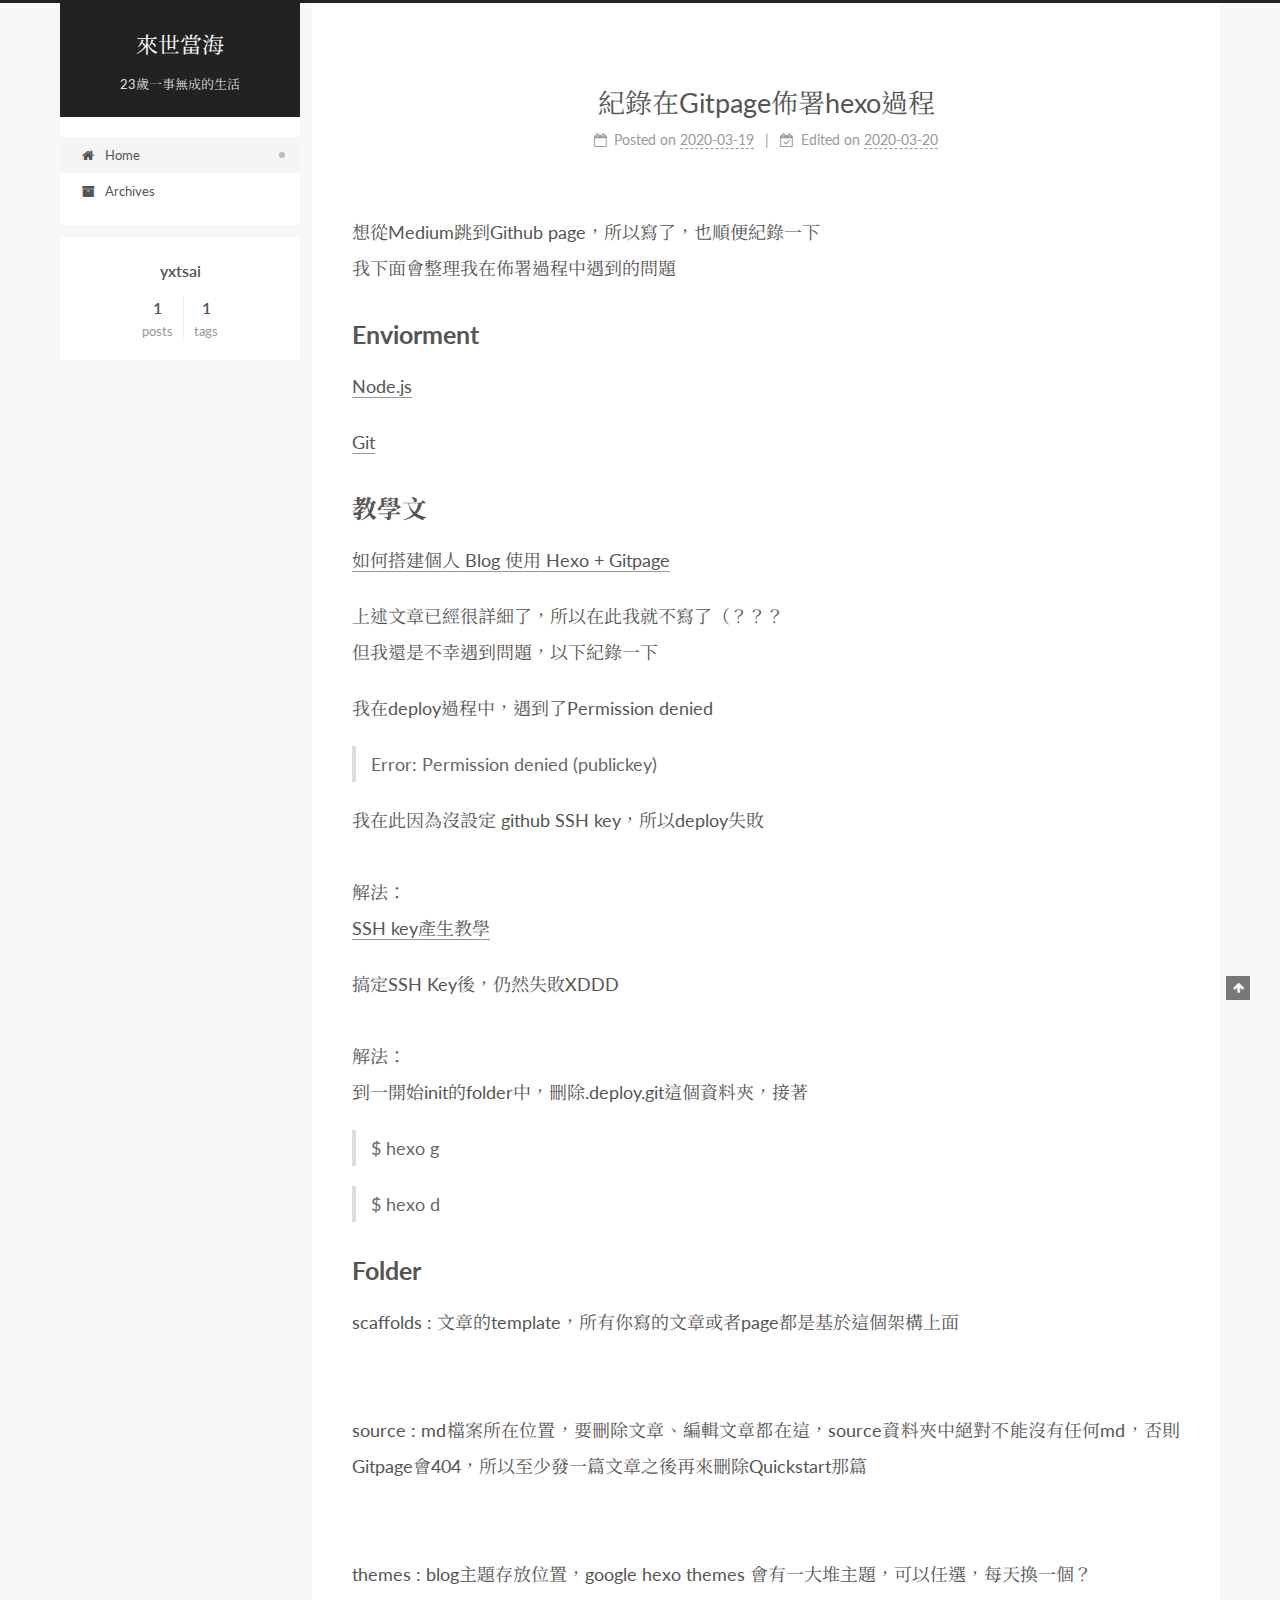
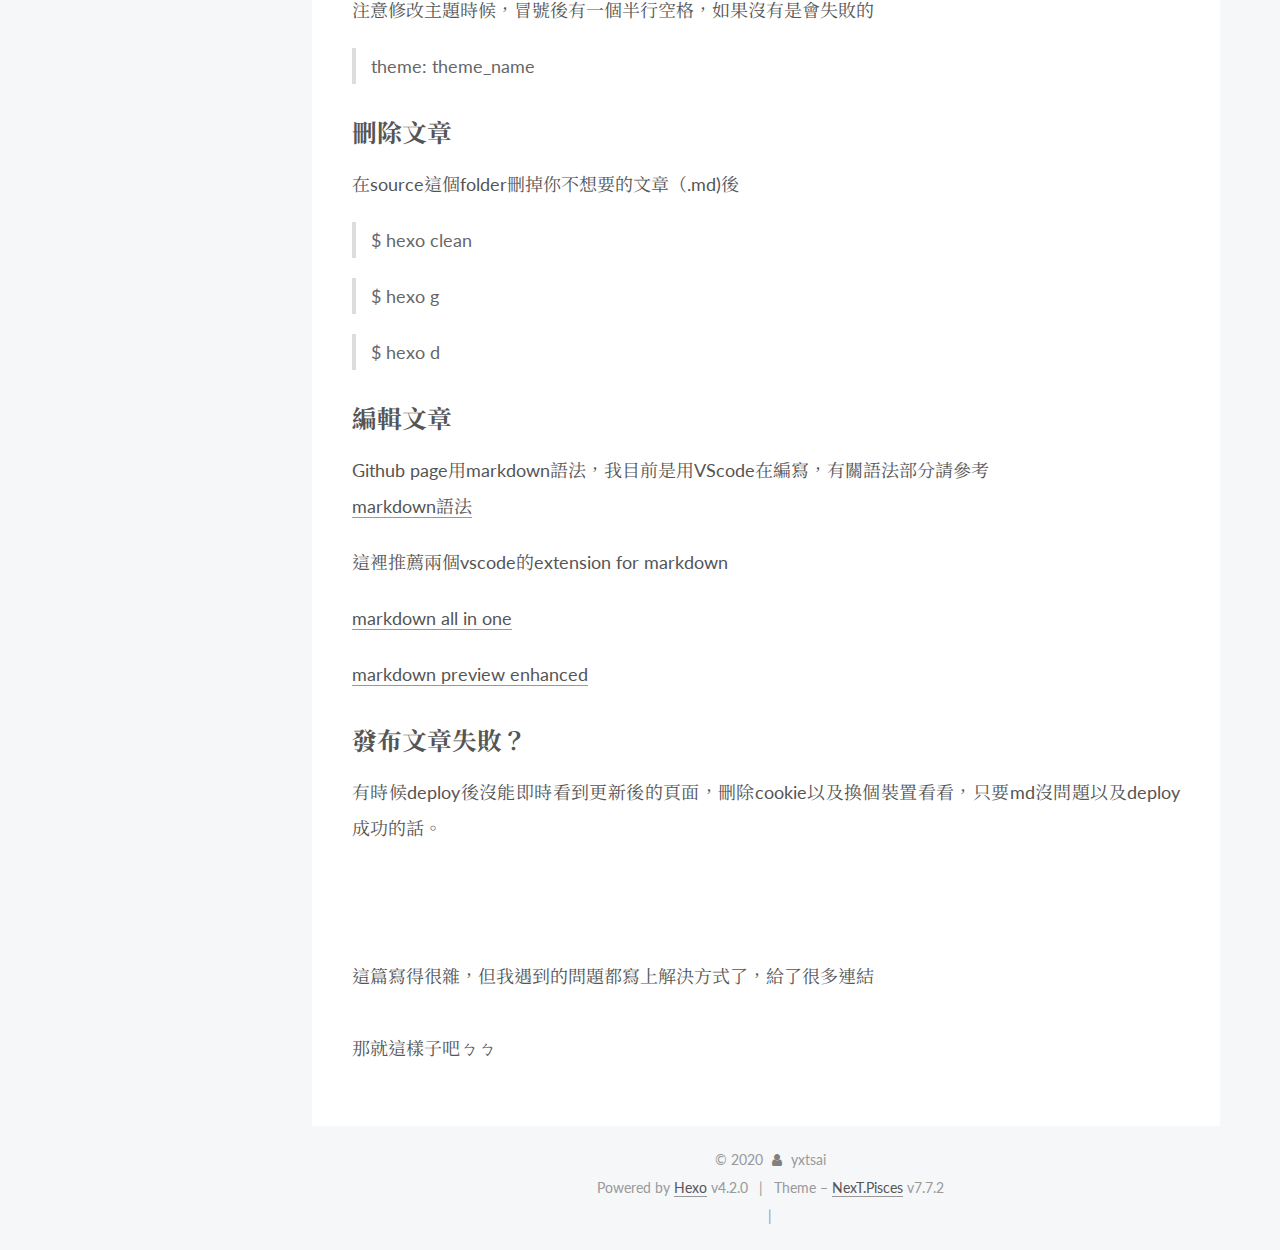
==== commit 752ae983: "Site updated: 2020-03-31 22:43:00" ====
--- a/index.html
+++ b/index.html
@@ -141,78 +141,6 @@
             
 
   <div class="posts-expand">
-        
-  
-  
-  <article itemscope itemtype="http://schema.org/Article" class="post-block home" lang="zh-tw">
-    <link itemprop="mainEntityOfPage" href="http://yoursite.com/2020/03/21/%E4%B8%89%E6%9C%88/">
-
-    <span hidden itemprop="author" itemscope itemtype="http://schema.org/Person">
-      <meta itemprop="image" content="/images/avatar.gif">
-      <meta itemprop="name" content="yxtsai">
-      <meta itemprop="description" content="">
-    </span>
-
-    <span hidden itemprop="publisher" itemscope itemtype="http://schema.org/Organization">
-      <meta itemprop="name" content="來世當海">
-    </span>
-      <header class="post-header">
-        <h1 class="post-title" itemprop="name headline">
-          
-            <a href="/2020/03/21/%E4%B8%89%E6%9C%88/" class="post-title-link" itemprop="url">三月</a>
-        </h1>
-
-        <div class="post-meta">
-            <span class="post-meta-item">
-              <span class="post-meta-item-icon">
-                <i class="fa fa-calendar-o"></i>
-              </span>
-              <span class="post-meta-item-text">Posted on</span>
-
-              <time title="Created: 2020-03-21 16:56:14" itemprop="dateCreated datePublished" datetime="2020-03-21T16:56:14+08:00">2020-03-21</time>
-            </span>
-              <span class="post-meta-item">
-                <span class="post-meta-item-icon">
-                  <i class="fa fa-calendar-check-o"></i>
-                </span>
-                <span class="post-meta-item-text">Edited on</span>
-                <time title="Modified: 2020-03-31 22:40:33" itemprop="dateModified" datetime="2020-03-31T22:40:33+08:00">2020-03-31</time>
-              </span>
-
-          
-
-        </div>
-      </header>
-
-    
-    
-    
-    <div class="post-body" itemprop="articleBody">
-
-      
-          Here's something encrypted, password is required to continue reading.
-          <!--noindex-->
-            <div class="post-button">
-              <a class="btn" href="/2020/03/21/%E4%B8%89%E6%9C%88/#more" rel="contents">
-                Read more &raquo;
-              </a>
-            </div>
-          <!--/noindex-->
-        
-      
-    </div>
-
-    
-    
-    
-      <footer class="post-footer">
-        <div class="post-eof"></div>
-      </footer>
-  </article>
-  
-  
-  
-
         
   
   
@@ -382,7 +310,7 @@
       <div class="site-state-item site-state-posts">
           <a href="/archives/">
         
-          <span class="site-state-item-count">2</span>
+          <span class="site-state-item-count">1</span>
           <span class="site-state-item-name">posts</span>
         </a>
       </div>
--- a/css/main.css
+++ b/css/main.css
@@ -1164,7 +1164,7 @@
 }
 .links-of-author a::before,
 .links-of-author span.exturl::before {
-  background: #9effff;
+  background: #086c37;
   border-radius: 50%;
   content: ' ';
   display: inline-block;
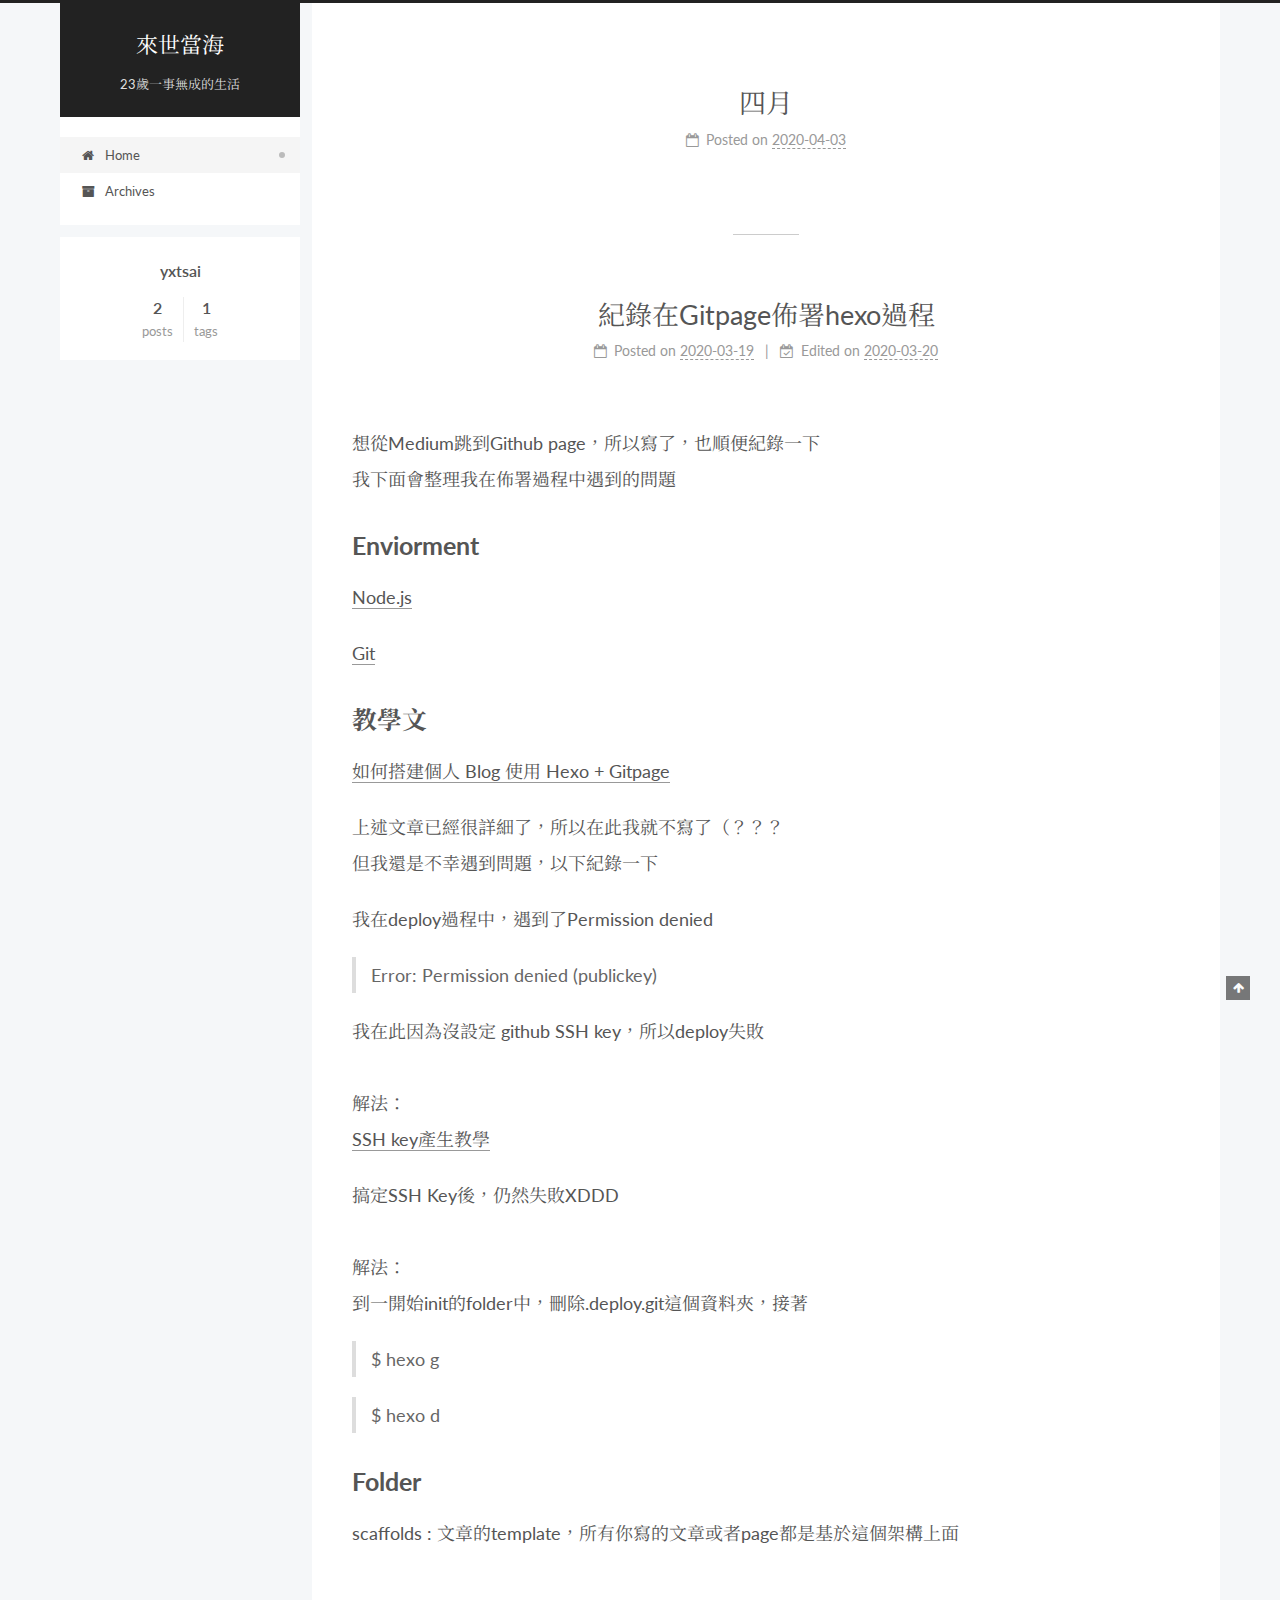
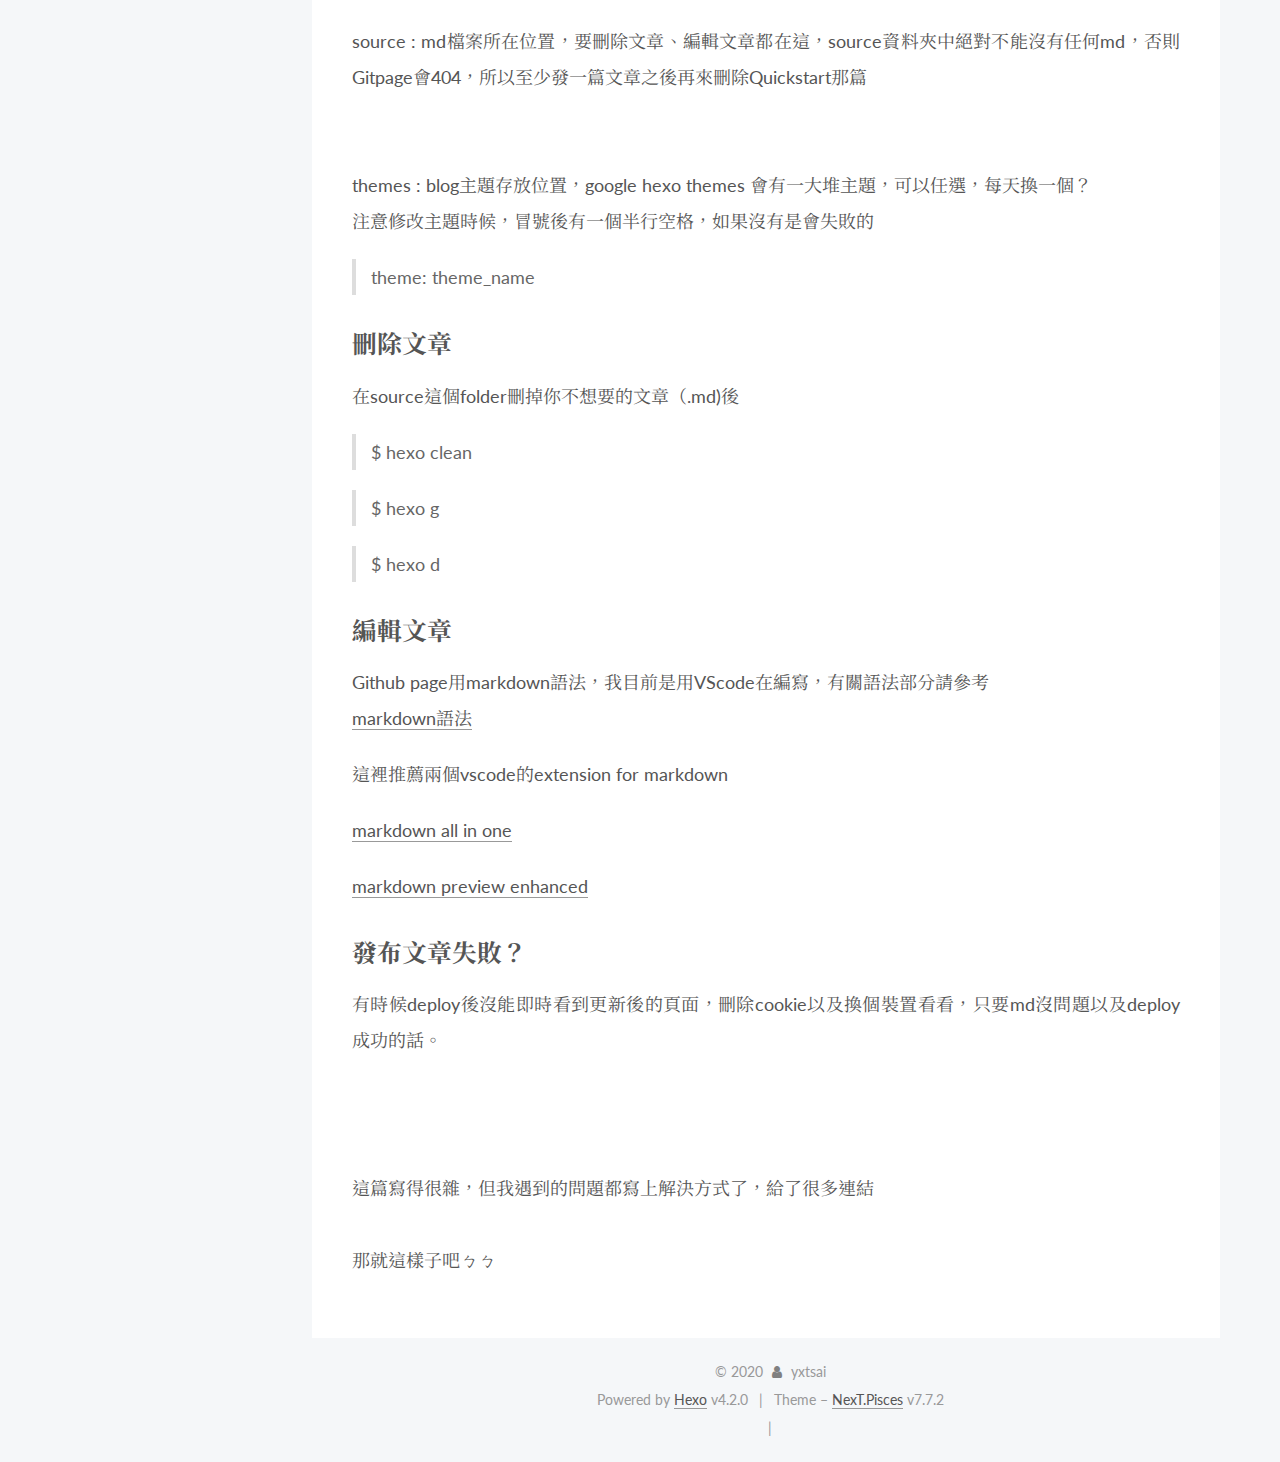
==== commit 39590b2a: "Site updated: 2020-04-03 17:09:09" ====
--- a/index.html
+++ b/index.html
@@ -141,6 +141,63 @@
             
 
   <div class="posts-expand">
+        
+  
+  
+  <article itemscope itemtype="http://schema.org/Article" class="post-block home" lang="zh-tw">
+    <link itemprop="mainEntityOfPage" href="http://yoursite.com/2020/04/03/%E5%9B%9B%E6%9C%88/">
+
+    <span hidden itemprop="author" itemscope itemtype="http://schema.org/Person">
+      <meta itemprop="image" content="/images/avatar.gif">
+      <meta itemprop="name" content="yxtsai">
+      <meta itemprop="description" content="">
+    </span>
+
+    <span hidden itemprop="publisher" itemscope itemtype="http://schema.org/Organization">
+      <meta itemprop="name" content="來世當海">
+    </span>
+      <header class="post-header">
+        <h1 class="post-title" itemprop="name headline">
+          
+            <a href="/2020/04/03/%E5%9B%9B%E6%9C%88/" class="post-title-link" itemprop="url">四月</a>
+        </h1>
+
+        <div class="post-meta">
+            <span class="post-meta-item">
+              <span class="post-meta-item-icon">
+                <i class="fa fa-calendar-o"></i>
+              </span>
+              <span class="post-meta-item-text">Posted on</span>
+
+              <time title="Created: 2020-04-03 17:08:44" itemprop="dateCreated datePublished" datetime="2020-04-03T17:08:44+08:00">2020-04-03</time>
+            </span>
+
+          
+
+        </div>
+      </header>
+
+    
+    
+    
+    <div class="post-body" itemprop="articleBody">
+
+      
+          
+      
+    </div>
+
+    
+    
+    
+      <footer class="post-footer">
+        <div class="post-eof"></div>
+      </footer>
+  </article>
+  
+  
+  
+
         
   
   
@@ -310,7 +367,7 @@
       <div class="site-state-item site-state-posts">
           <a href="/archives/">
         
-          <span class="site-state-item-count">1</span>
+          <span class="site-state-item-count">2</span>
           <span class="site-state-item-name">posts</span>
         </a>
       </div>
--- a/css/main.css
+++ b/css/main.css
@@ -17,6 +17,33 @@
   --btn-default-hover-color: #fff;
   --btn-default-hover-border-color: #222;
 }
+@media (prefers-color-scheme: dark) {
+  :root {
+    --body-bg-color: #121212;
+    --content-bg-color: #1d1d1d;
+    --card-bg-color: #282828;
+    --text-color: #e1e1e1;
+    --link-color: #e1e1e1;
+    --link-hover-color: #fff;
+    --brand-color: #fff;
+    --brand-hover-color: #fff;
+    --table-row-odd-bg-color: #282828;
+    --table-row-hover-bg-color: #363636;
+    --menu-item-bg-color: #333;
+    --btn-default-bg: #222;
+    --btn-default-color: #e1e1e1;
+    --btn-default-border-color: #333;
+    --btn-default-hover-bg: #555;
+    --btn-default-hover-color: #e1e1e1;
+    --btn-default-hover-border-color: #555;
+  }
+  img {
+    opacity: 0.75;
+  }
+  img:hover {
+    opacity: 1;
+  }
+}
 html {
   line-height: 1.15; /* 1 */
   -webkit-text-size-adjust: 100%; /* 2 */
@@ -1164,7 +1191,7 @@
 }
 .links-of-author a::before,
 .links-of-author span.exturl::before {
-  background: #086c37;
+  background: #ffda2f;
   border-radius: 50%;
   content: ' ';
   display: inline-block;
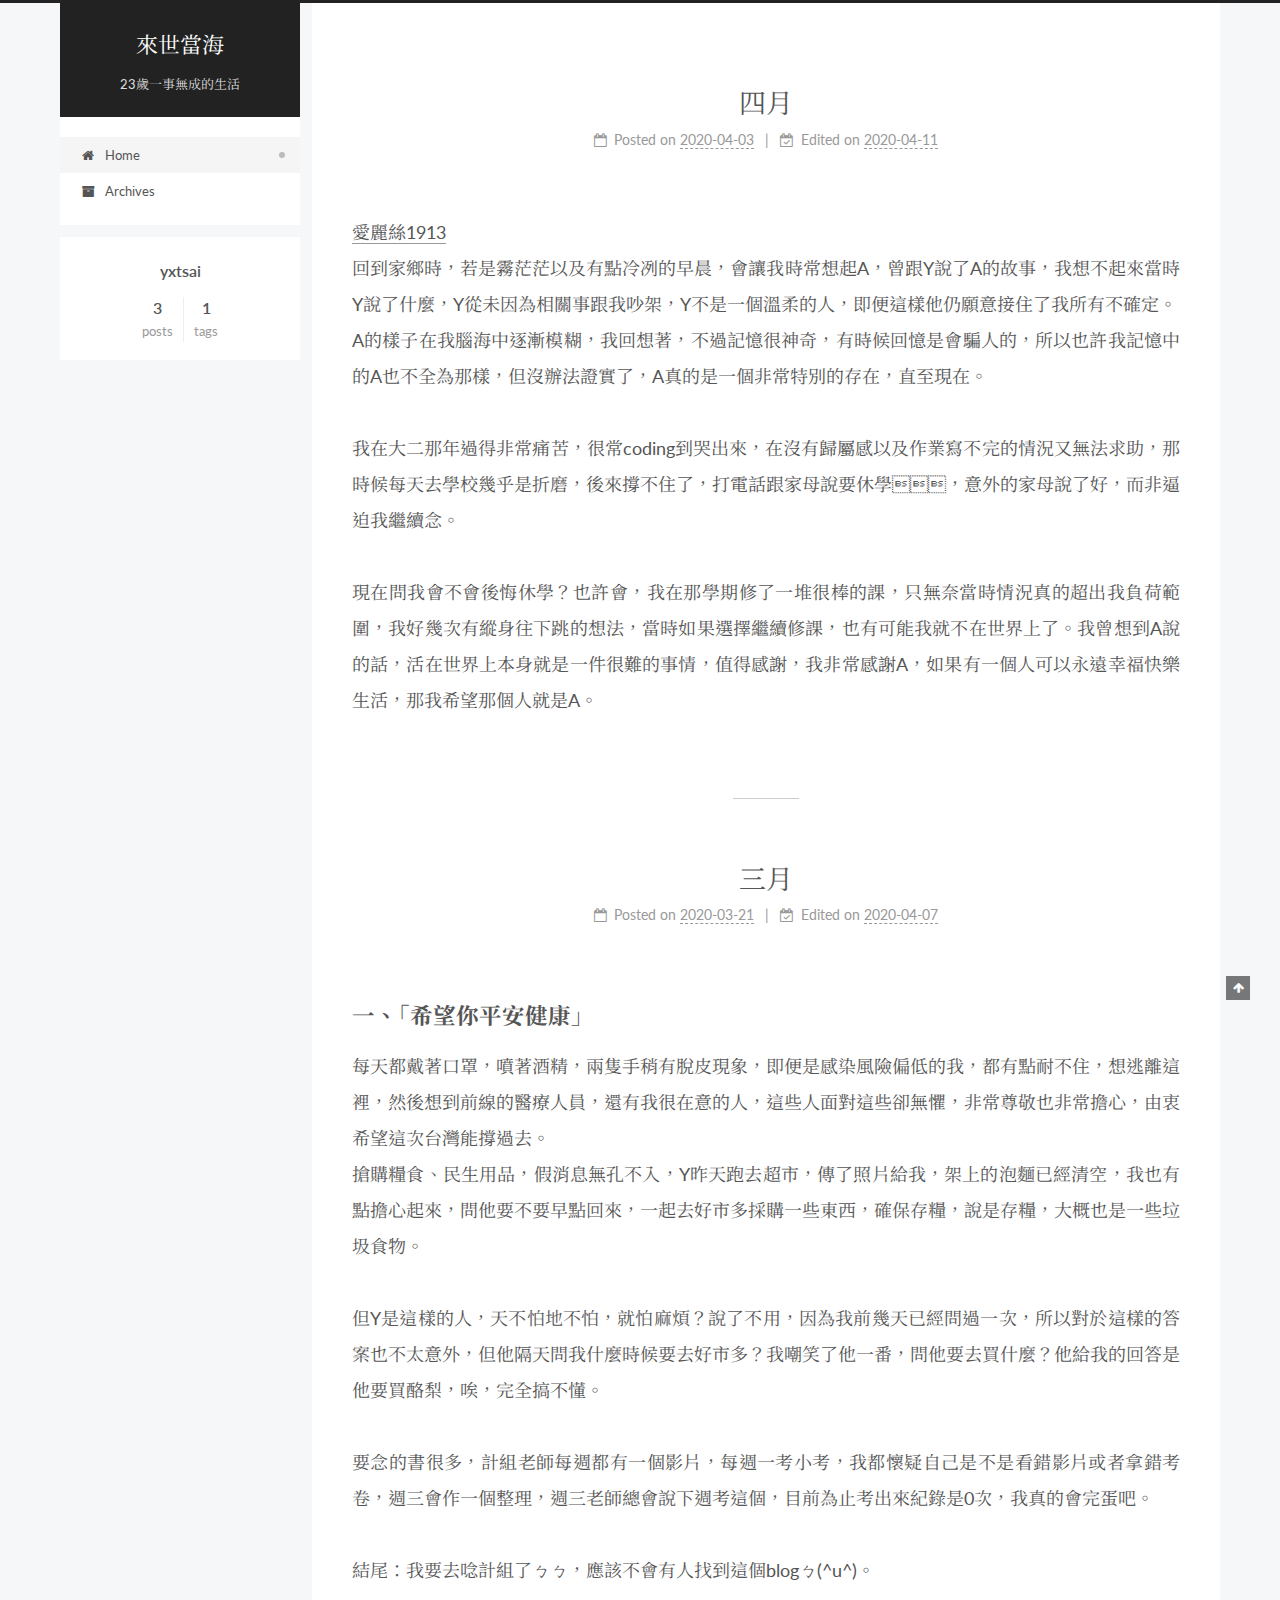
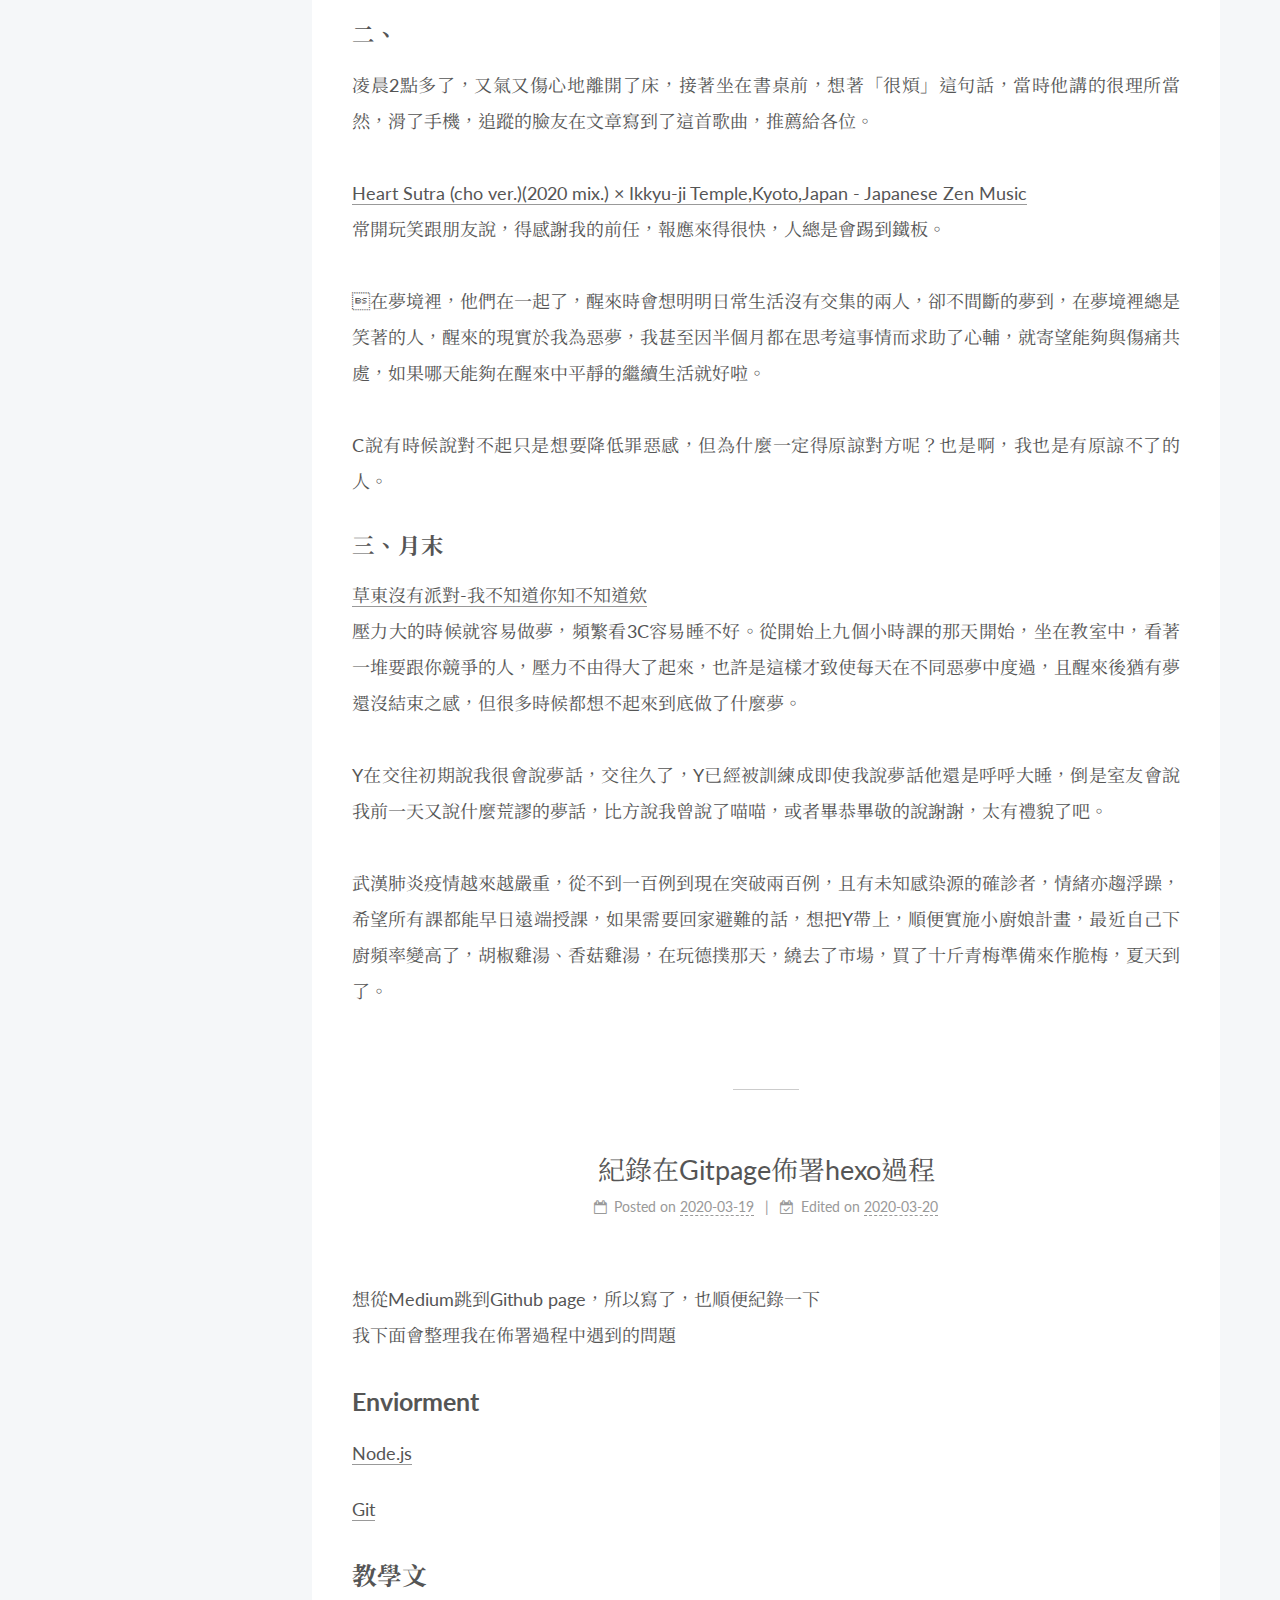
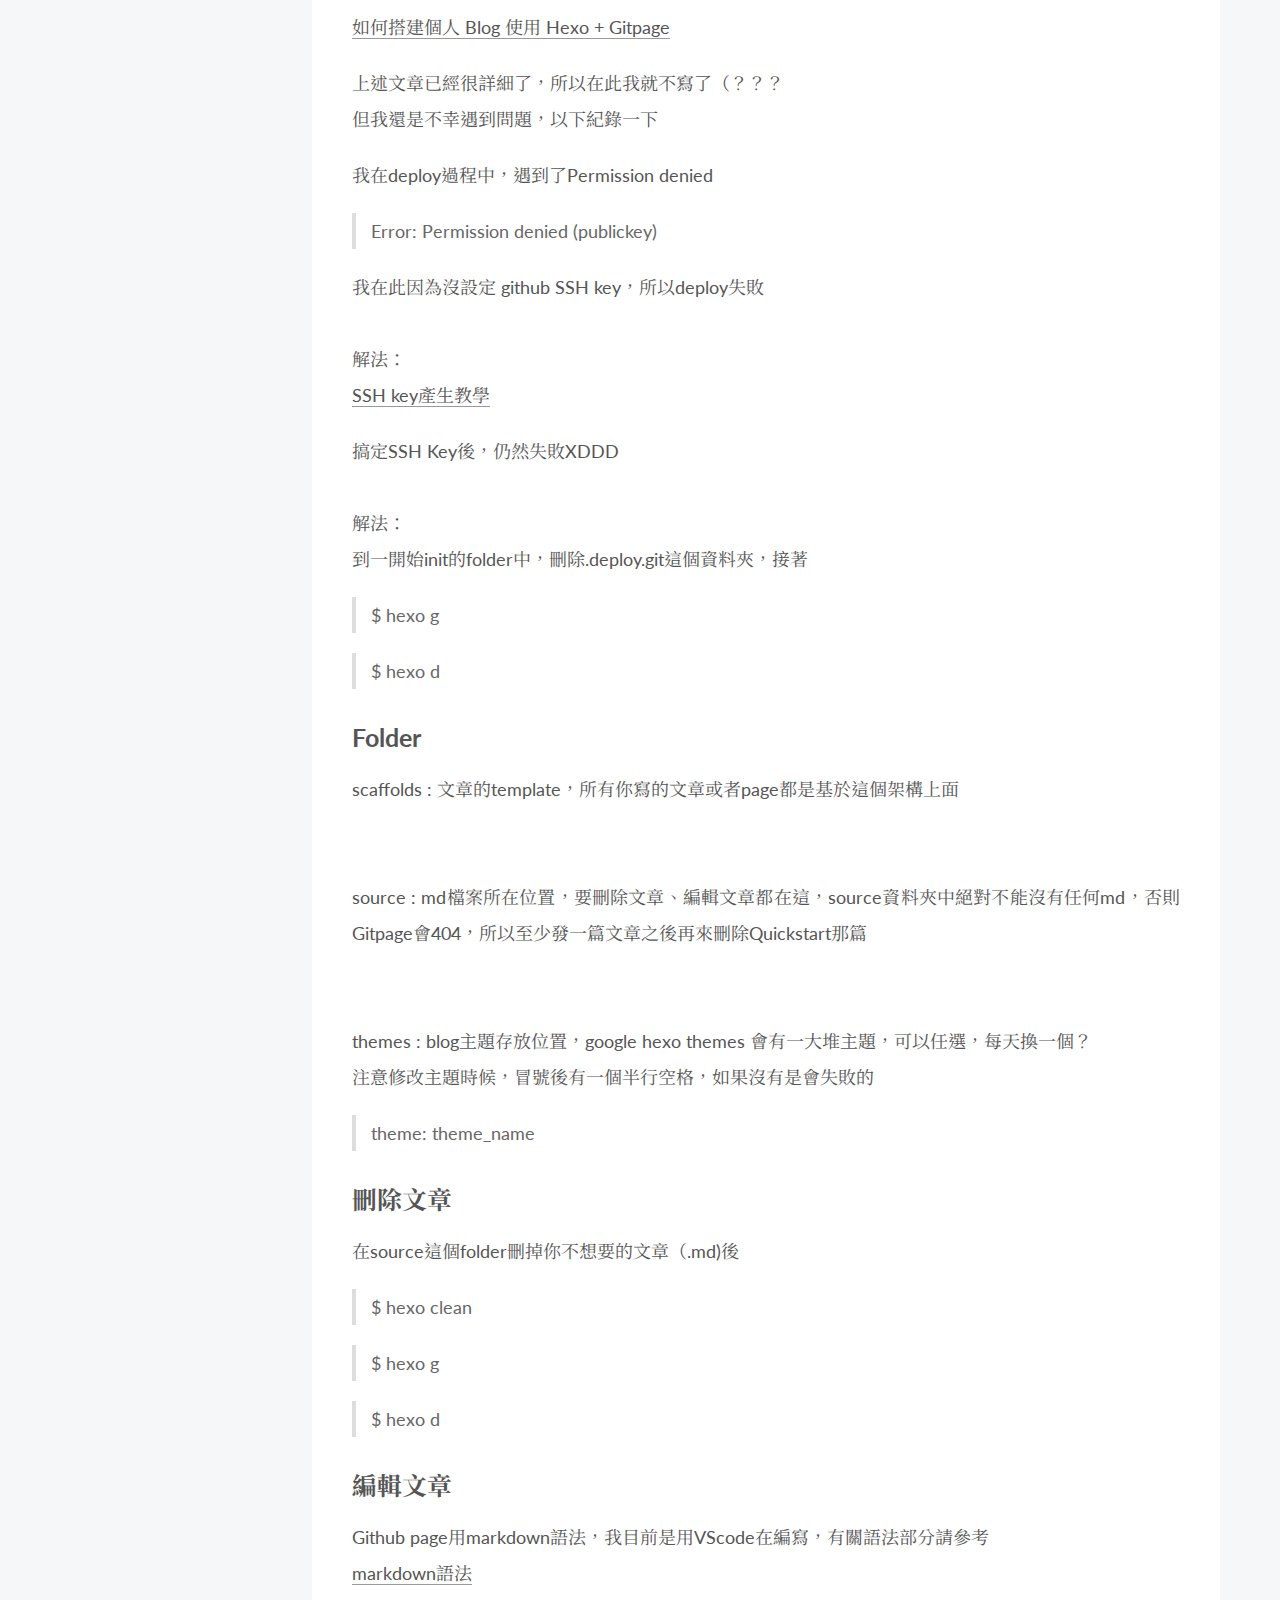
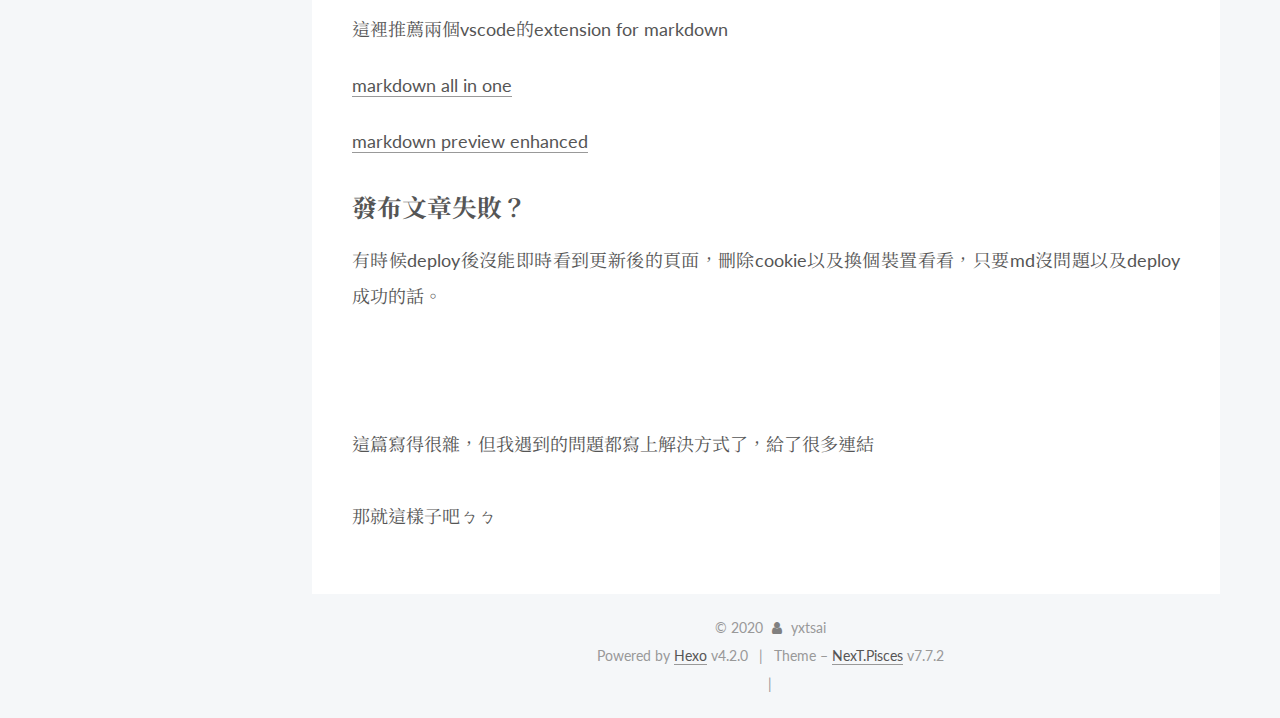
==== commit c680557a: "Site updated: 2020-04-11 01:41:00" ====
--- a/index.html
+++ b/index.html
@@ -171,6 +171,13 @@
 
               <time title="Created: 2020-04-03 17:08:44" itemprop="dateCreated datePublished" datetime="2020-04-03T17:08:44+08:00">2020-04-03</time>
             </span>
+              <span class="post-meta-item">
+                <span class="post-meta-item-icon">
+                  <i class="fa fa-calendar-check-o"></i>
+                </span>
+                <span class="post-meta-item-text">Edited on</span>
+                <time title="Modified: 2020-04-11 01:40:41" itemprop="dateModified" datetime="2020-04-11T01:40:41+08:00">2020-04-11</time>
+              </span>
 
           
 
@@ -183,7 +190,75 @@
     <div class="post-body" itemprop="articleBody">
 
       
-          
+          <p><a href="https://www.youtube.com/watch?v=3zOre_rWCGQ" target="_blank" rel="noopener">愛麗絲1913</a><br>回到家鄉時，若是霧茫茫以及有點冷冽的早晨，會讓我時常想起A，曾跟Y說了A的故事，我想不起來當時Y說了什麼，Y從未因為相關事跟我吵架，Y不是一個溫柔的人，即便這樣他仍願意接住了我所有不確定。<br>A的樣子在我腦海中逐漸模糊，我回想著，不過記憶很神奇，有時候回憶是會騙人的，所以也許我記憶中的A也不全為那樣，但沒辦法證實了，A真的是一個非常特別的存在，直至現在。<br><br>我在大二那年過得非常痛苦，很常coding到哭出來，在沒有歸屬感以及作業寫不完的情況又無法求助，那時候每天去學校幾乎是折磨，後來撐不住了，打電話跟家母說要休學，意外的家母說了好，而非逼迫我繼續念。<br><br>現在問我會不會後悔休學？也許會，我在那學期修了一堆很棒的課，只無奈當時情況真的超出我負荷範圍，我好幾次有縱身往下跳的想法，當時如果選擇繼續修課，也有可能我就不在世界上了。我曾想到A說的話，活在世界上本身就是一件很難的事情，值得感謝，我非常感謝A，如果有一個人可以永遠幸福快樂生活，那我希望那個人就是A。<br></p>
+
+      
+    </div>
+
+    
+    
+    
+      <footer class="post-footer">
+        <div class="post-eof"></div>
+      </footer>
+  </article>
+  
+  
+  
+
+        
+  
+  
+  <article itemscope itemtype="http://schema.org/Article" class="post-block home" lang="zh-tw">
+    <link itemprop="mainEntityOfPage" href="http://yoursite.com/2020/03/21/%E4%B8%89%E6%9C%88/">
+
+    <span hidden itemprop="author" itemscope itemtype="http://schema.org/Person">
+      <meta itemprop="image" content="/images/avatar.gif">
+      <meta itemprop="name" content="yxtsai">
+      <meta itemprop="description" content="">
+    </span>
+
+    <span hidden itemprop="publisher" itemscope itemtype="http://schema.org/Organization">
+      <meta itemprop="name" content="來世當海">
+    </span>
+      <header class="post-header">
+        <h1 class="post-title" itemprop="name headline">
+          
+            <a href="/2020/03/21/%E4%B8%89%E6%9C%88/" class="post-title-link" itemprop="url">三月</a>
+        </h1>
+
+        <div class="post-meta">
+            <span class="post-meta-item">
+              <span class="post-meta-item-icon">
+                <i class="fa fa-calendar-o"></i>
+              </span>
+              <span class="post-meta-item-text">Posted on</span>
+
+              <time title="Created: 2020-03-21 16:56:14" itemprop="dateCreated datePublished" datetime="2020-03-21T16:56:14+08:00">2020-03-21</time>
+            </span>
+              <span class="post-meta-item">
+                <span class="post-meta-item-icon">
+                  <i class="fa fa-calendar-check-o"></i>
+                </span>
+                <span class="post-meta-item-text">Edited on</span>
+                <time title="Modified: 2020-04-07 13:12:18" itemprop="dateModified" datetime="2020-04-07T13:12:18+08:00">2020-04-07</time>
+              </span>
+
+          
+
+        </div>
+      </header>
+
+    
+    
+    
+    <div class="post-body" itemprop="articleBody">
+
+      
+          <h3 id="一、「希望你平安健康」"><a href="#一、「希望你平安健康」" class="headerlink" title="一、「希望你平安健康」"></a>一、「希望你平安健康」<br></h3><p>每天都戴著口罩，噴著酒精，兩隻手稍有脫皮現象，即便是感染風險偏低的我，都有點耐不住，想逃離這裡，然後想到前線的醫療人員，還有我很在意的人，這些人面對這些卻無懼，非常尊敬也非常擔心，由衷希望這次台灣能撐過去。<br>搶購糧食、民生用品，假消息無孔不入，Y昨天跑去超市，傳了照片給我，架上的泡麵已經清空，我也有點擔心起來，問他要不要早點回來，一起去好市多採購一些東西，確保存糧，說是存糧，大概也是一些垃圾食物。<br><br>但Y是這樣的人，天不怕地不怕，就怕麻煩？說了不用，因為我前幾天已經問過一次，所以對於這樣的答案也不太意外，但他隔天問我什麼時候要去好市多？我嘲笑了他一番，問他要去買什麼？他給我的回答是他要買酪梨，唉，完全搞不懂。<br><br>要念的書很多，計組老師每週都有一個影片，每週一考小考，我都懷疑自己是不是看錯影片或者拿錯考卷，週三會作一個整理，週三老師總會說下週考這個，目前為止考出來紀錄是0次，我真的會完蛋吧。<br><br>結尾：我要去唸計組了ㄅㄅ，應該不會有人找到這個blogㄅ(^u^)。<br></p>
+<h3 id="二、"><a href="#二、" class="headerlink" title="二、"></a>二、<br></h3><p>凌晨2點多了，又氣又傷心地離開了床，接著坐在書桌前，想著「很煩」這句話，當時他講的很理所當然，滑了手機，追蹤的臉友在文章寫到了這首歌曲，推薦給各位。<br><br><a href="https://www.youtube.com/watch?v=gm4hTcRhoqI&feature=share&app=desktop" target="_blank" rel="noopener">Heart Sutra (cho ver.)(2020 mix.) × Ikkyu-ji Temple,Kyoto,Japan - Japanese Zen Music</a><br>常開玩笑跟朋友說，得感謝我的前任，報應來得很快，人總是會踢到鐵板。<br><br>在夢境裡，他們在一起了，醒來時會想明明日常生活沒有交集的兩人，卻不間斷的夢到，在夢境裡總是笑著的人，醒來的現實於我為惡夢，我甚至因半個月都在思考這事情而求助了心輔，就寄望能夠與傷痛共處，如果哪天能夠在醒來中平靜的繼續生活就好啦。<br><br>C說有時候說對不起只是想要降低罪惡感，但為什麼一定得原諒對方呢？也是啊，我也是有原諒不了的人。<br></p>
+<h3 id="三、月末"><a href="#三、月末" class="headerlink" title="三、月末"></a>三、月末<br></h3><p><a href="https://www.youtube.com/watch?v=FWDOJikn8tM" target="_blank" rel="noopener">草東沒有派對-我不知道你知不知道欸</a><br>壓力大的時候就容易做夢，頻繁看3C容易睡不好。從開始上九個小時課的那天開始，坐在教室中，看著一堆要跟你競爭的人，壓力不由得大了起來，也許是這樣才致使每天在不同惡夢中度過，且醒來後猶有夢還沒結束之感，但很多時候都想不起來到底做了什麼夢。<br><br>Y在交往初期說我很會說夢話，交往久了，Y已經被訓練成即使我說夢話他還是呼呼大睡，倒是室友會說我前一天又說什麼荒謬的夢話，比方說我曾說了喵喵，或者畢恭畢敬的說謝謝，太有禮貌了吧。<br><br>武漢肺炎疫情越來越嚴重，從不到一百例到現在突破兩百例，且有未知感染源的確診者，情緒亦趨浮躁，希望所有課都能早日遠端授課，如果需要回家避難的話，想把Y帶上，順便實施小廚娘計畫，最近自己下廚頻率變高了，胡椒雞湯、香菇雞湯，在玩德撲那天，繞去了市場，買了十斤青梅準備來作脆梅，夏天到了。<br></p>
+
       
     </div>
 
@@ -367,7 +442,7 @@
       <div class="site-state-item site-state-posts">
           <a href="/archives/">
         
-          <span class="site-state-item-count">2</span>
+          <span class="site-state-item-count">3</span>
           <span class="site-state-item-name">posts</span>
         </a>
       </div>
--- a/css/main.css
+++ b/css/main.css
@@ -1191,7 +1191,7 @@
 }
 .links-of-author a::before,
 .links-of-author span.exturl::before {
-  background: #ffda2f;
+  background: #f27f53;
   border-radius: 50%;
   content: ' ';
   display: inline-block;
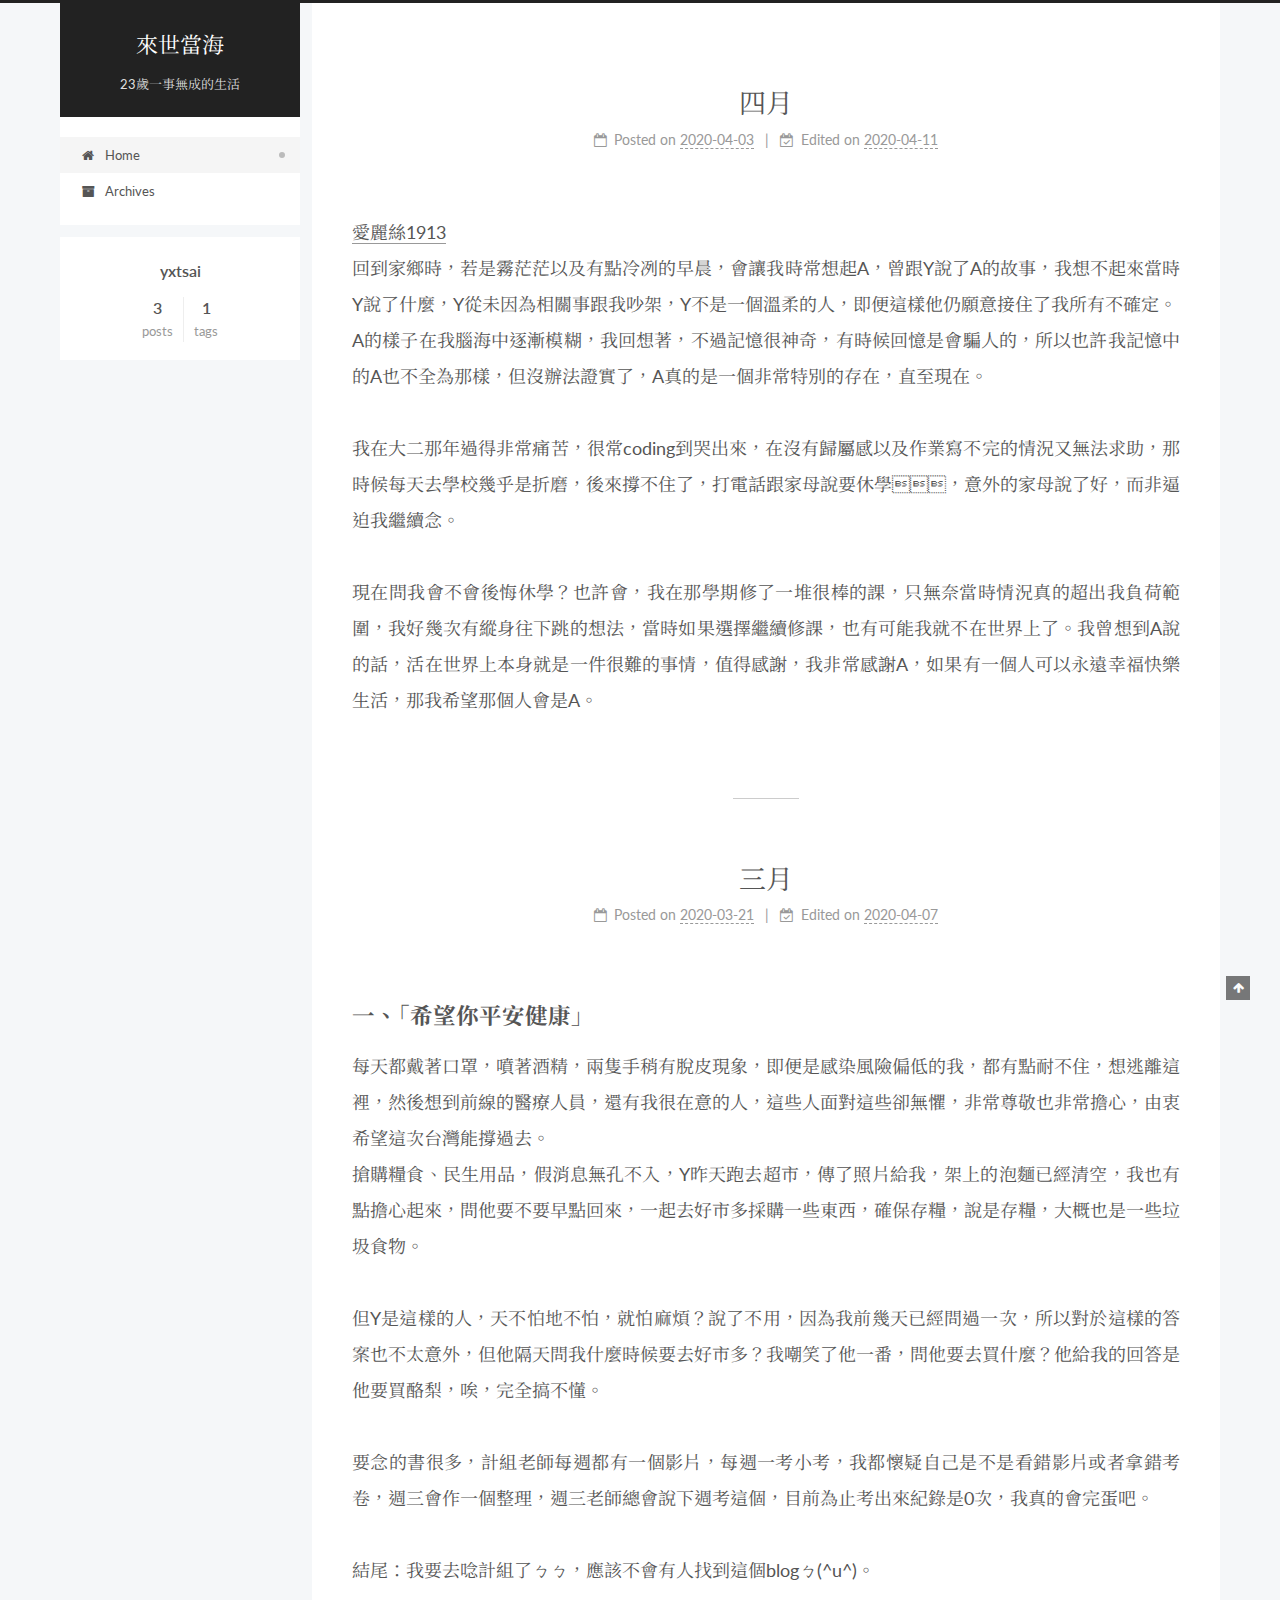
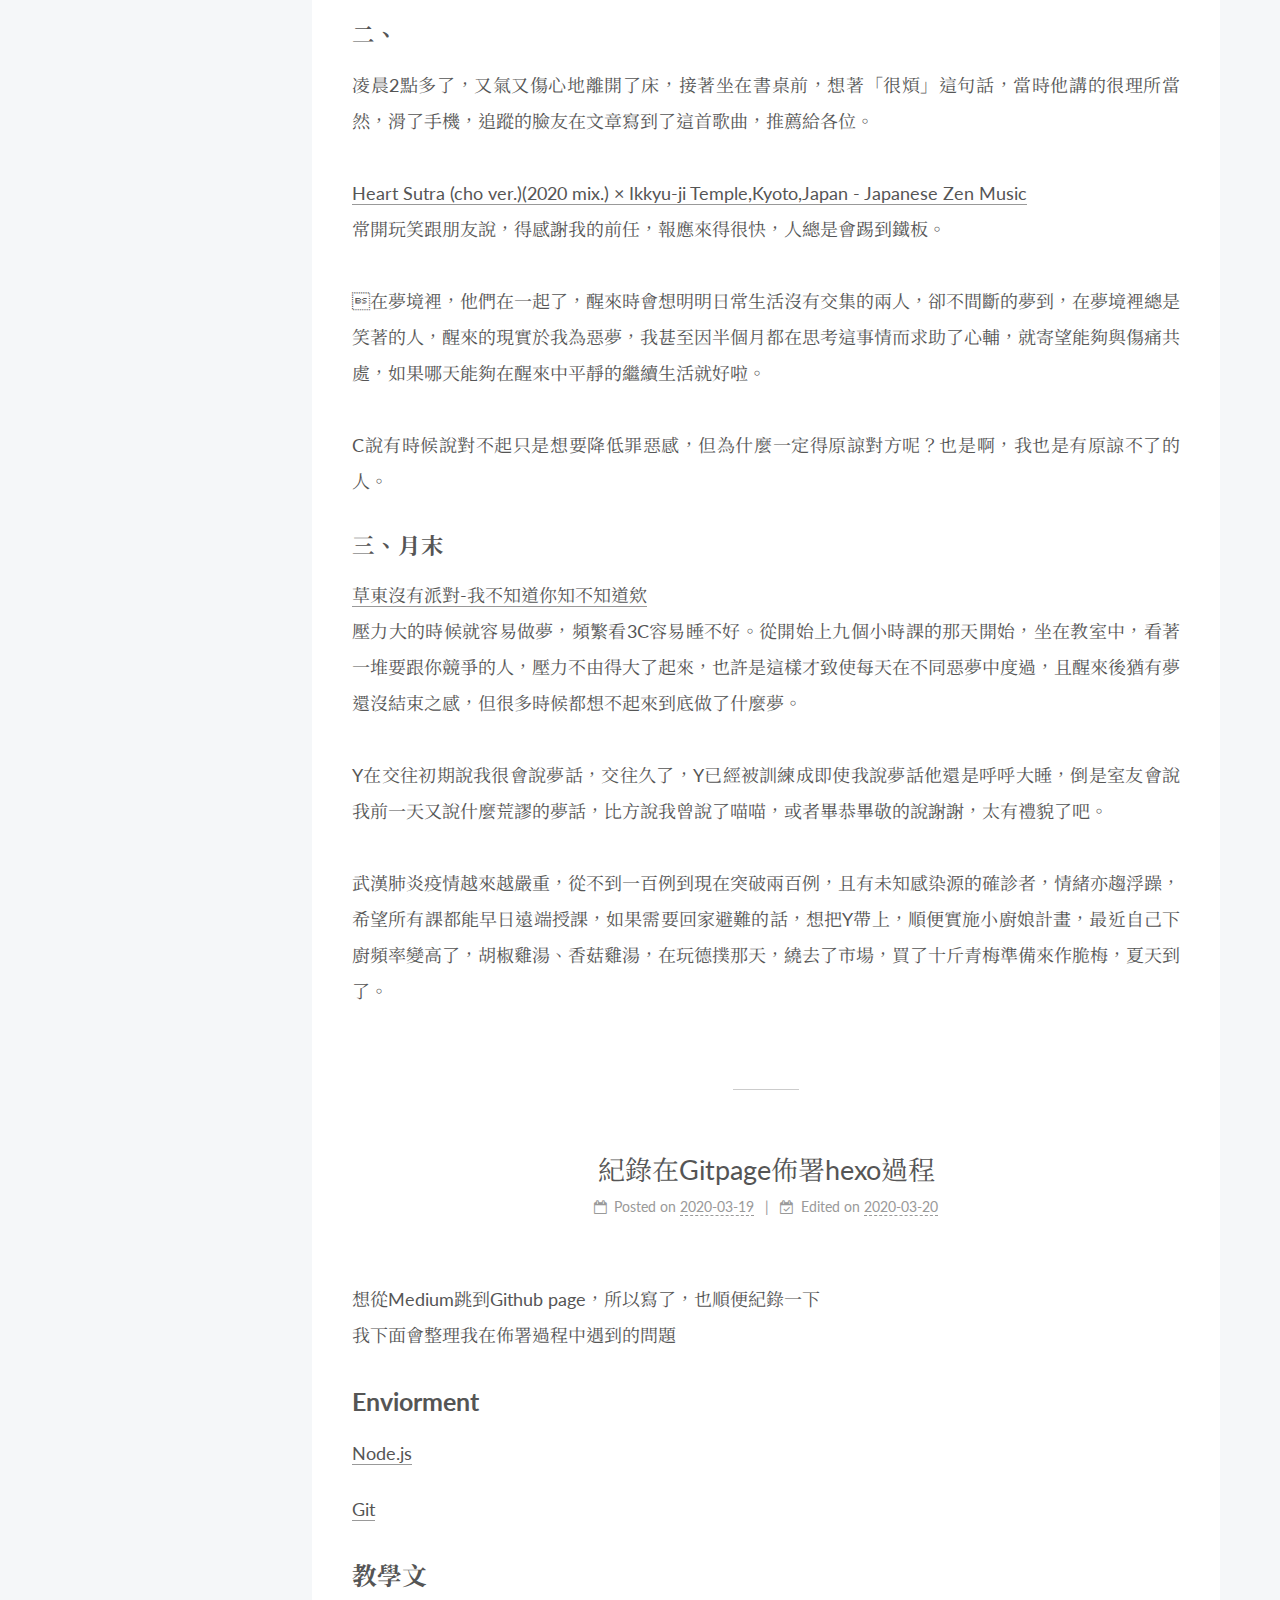
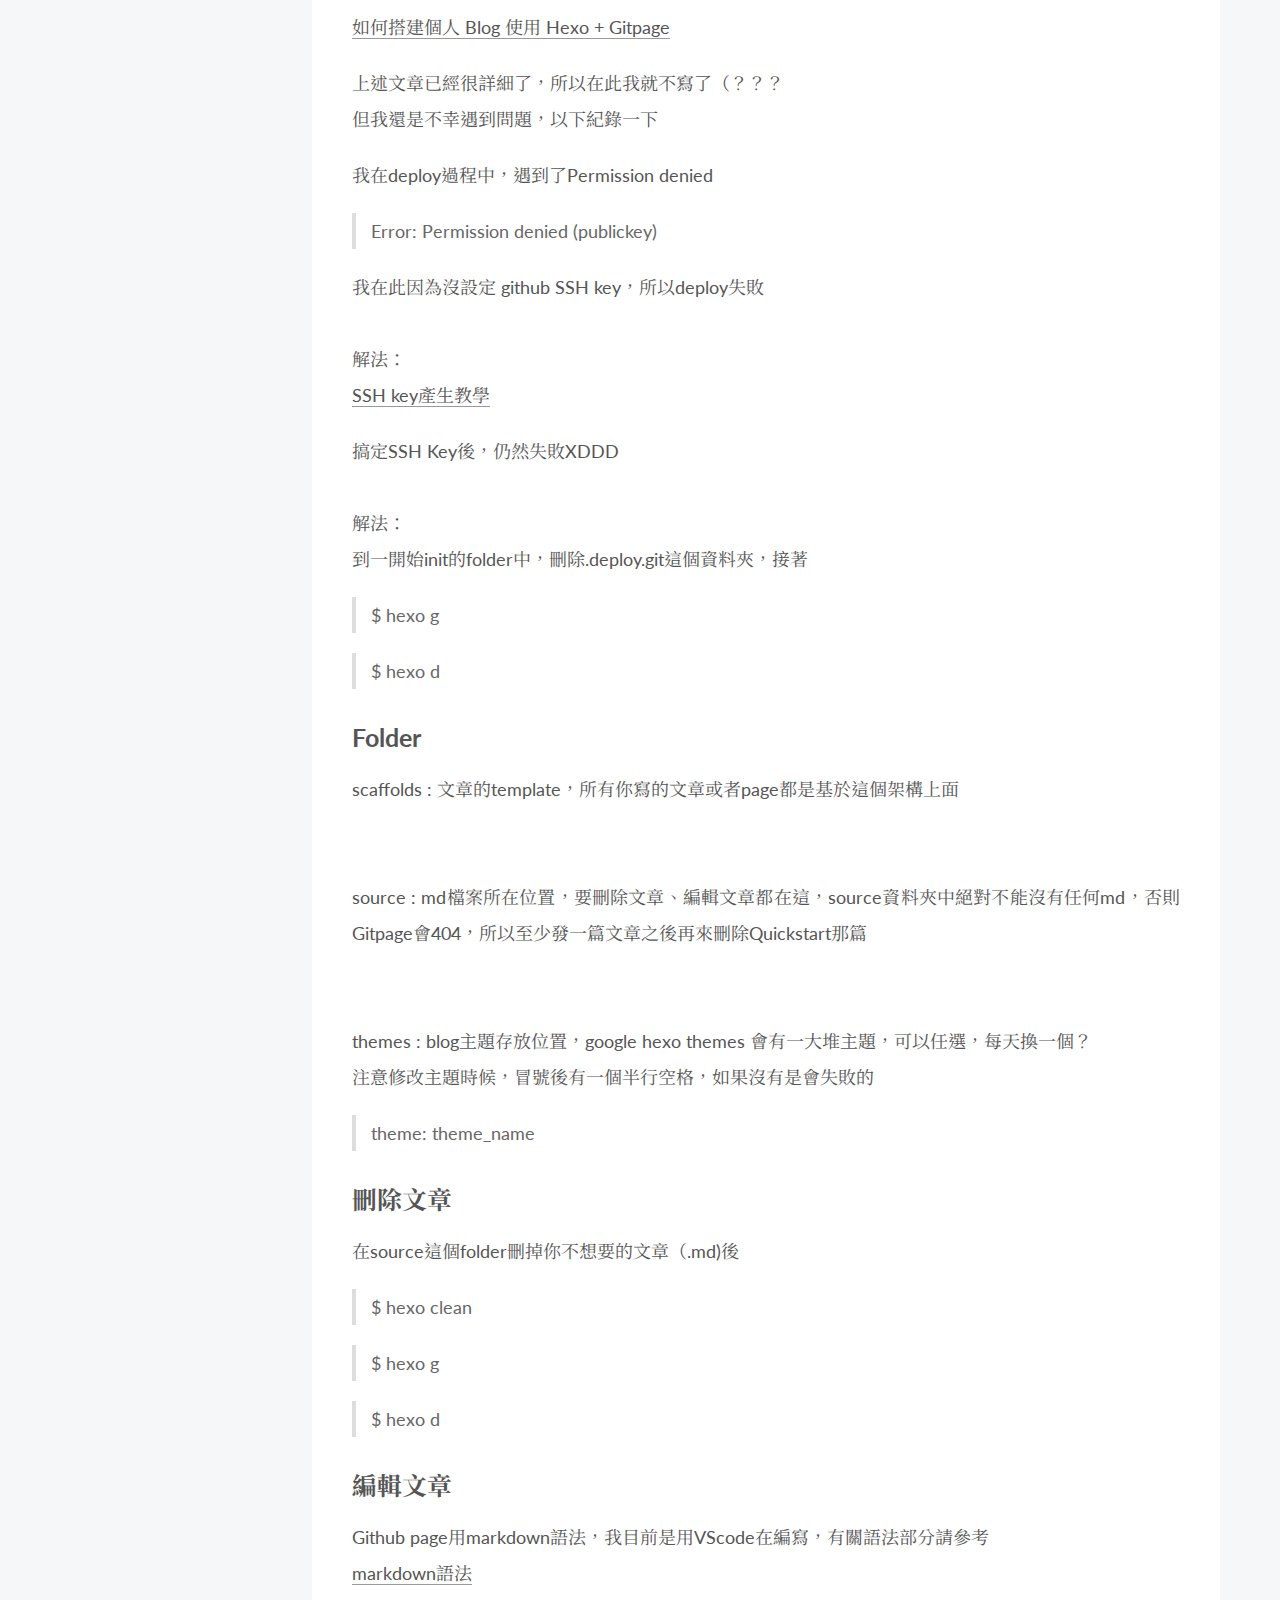
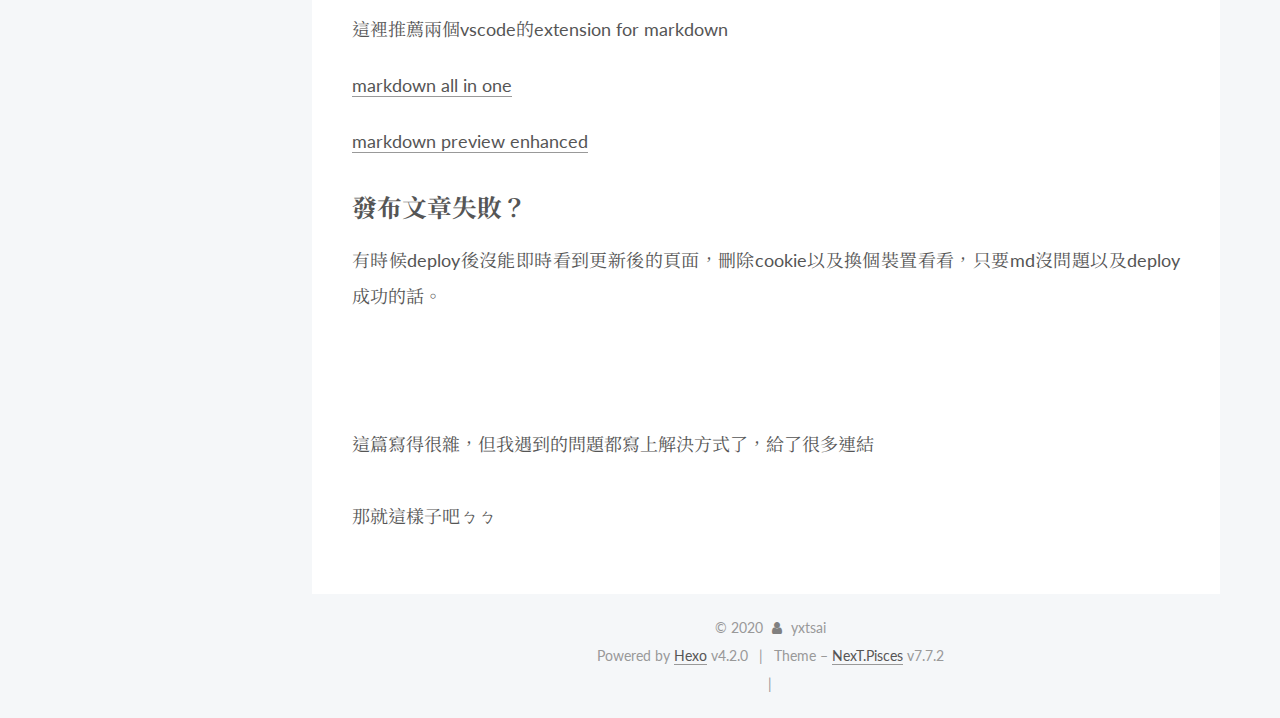
==== commit 6152632c: "Site updated: 2020-04-11 18:29:59" ====
--- a/index.html
+++ b/index.html
@@ -176,7 +176,7 @@
                   <i class="fa fa-calendar-check-o"></i>
                 </span>
                 <span class="post-meta-item-text">Edited on</span>
-                <time title="Modified: 2020-04-11 01:40:41" itemprop="dateModified" datetime="2020-04-11T01:40:41+08:00">2020-04-11</time>
+                <time title="Modified: 2020-04-11 18:29:34" itemprop="dateModified" datetime="2020-04-11T18:29:34+08:00">2020-04-11</time>
               </span>
 
           
@@ -190,7 +190,7 @@
     <div class="post-body" itemprop="articleBody">
 
       
-          <p><a href="https://www.youtube.com/watch?v=3zOre_rWCGQ" target="_blank" rel="noopener">愛麗絲1913</a><br>回到家鄉時，若是霧茫茫以及有點冷冽的早晨，會讓我時常想起A，曾跟Y說了A的故事，我想不起來當時Y說了什麼，Y從未因為相關事跟我吵架，Y不是一個溫柔的人，即便這樣他仍願意接住了我所有不確定。<br>A的樣子在我腦海中逐漸模糊，我回想著，不過記憶很神奇，有時候回憶是會騙人的，所以也許我記憶中的A也不全為那樣，但沒辦法證實了，A真的是一個非常特別的存在，直至現在。<br><br>我在大二那年過得非常痛苦，很常coding到哭出來，在沒有歸屬感以及作業寫不完的情況又無法求助，那時候每天去學校幾乎是折磨，後來撐不住了，打電話跟家母說要休學，意外的家母說了好，而非逼迫我繼續念。<br><br>現在問我會不會後悔休學？也許會，我在那學期修了一堆很棒的課，只無奈當時情況真的超出我負荷範圍，我好幾次有縱身往下跳的想法，當時如果選擇繼續修課，也有可能我就不在世界上了。我曾想到A說的話，活在世界上本身就是一件很難的事情，值得感謝，我非常感謝A，如果有一個人可以永遠幸福快樂生活，那我希望那個人就是A。<br></p>
+          <p><a href="https://www.youtube.com/watch?v=3zOre_rWCGQ" target="_blank" rel="noopener">愛麗絲1913</a><br>回到家鄉時，若是霧茫茫以及有點冷冽的早晨，會讓我時常想起A，曾跟Y說了A的故事，我想不起來當時Y說了什麼，Y從未因為相關事跟我吵架，Y不是一個溫柔的人，即便這樣他仍願意接住了我所有不確定。<br>A的樣子在我腦海中逐漸模糊，我回想著，不過記憶很神奇，有時候回憶是會騙人的，所以也許我記憶中的A也不全為那樣，但沒辦法證實了，A真的是一個非常特別的存在，直至現在。<br><br>我在大二那年過得非常痛苦，很常coding到哭出來，在沒有歸屬感以及作業寫不完的情況又無法求助，那時候每天去學校幾乎是折磨，後來撐不住了，打電話跟家母說要休學，意外的家母說了好，而非逼迫我繼續念。<br><br>現在問我會不會後悔休學？也許會，我在那學期修了一堆很棒的課，只無奈當時情況真的超出我負荷範圍，我好幾次有縱身往下跳的想法，當時如果選擇繼續修課，也有可能我就不在世界上了。我曾想到A說的話，活在世界上本身就是一件很難的事情，值得感謝，我非常感謝A，如果有一個人可以永遠幸福快樂生活，那我希望那個人會是A。<br></p>
 
       
     </div>
--- a/css/main.css
+++ b/css/main.css
@@ -1191,7 +1191,7 @@
 }
 .links-of-author a::before,
 .links-of-author span.exturl::before {
-  background: #f27f53;
+  background: #78c8ff;
   border-radius: 50%;
   content: ' ';
   display: inline-block;
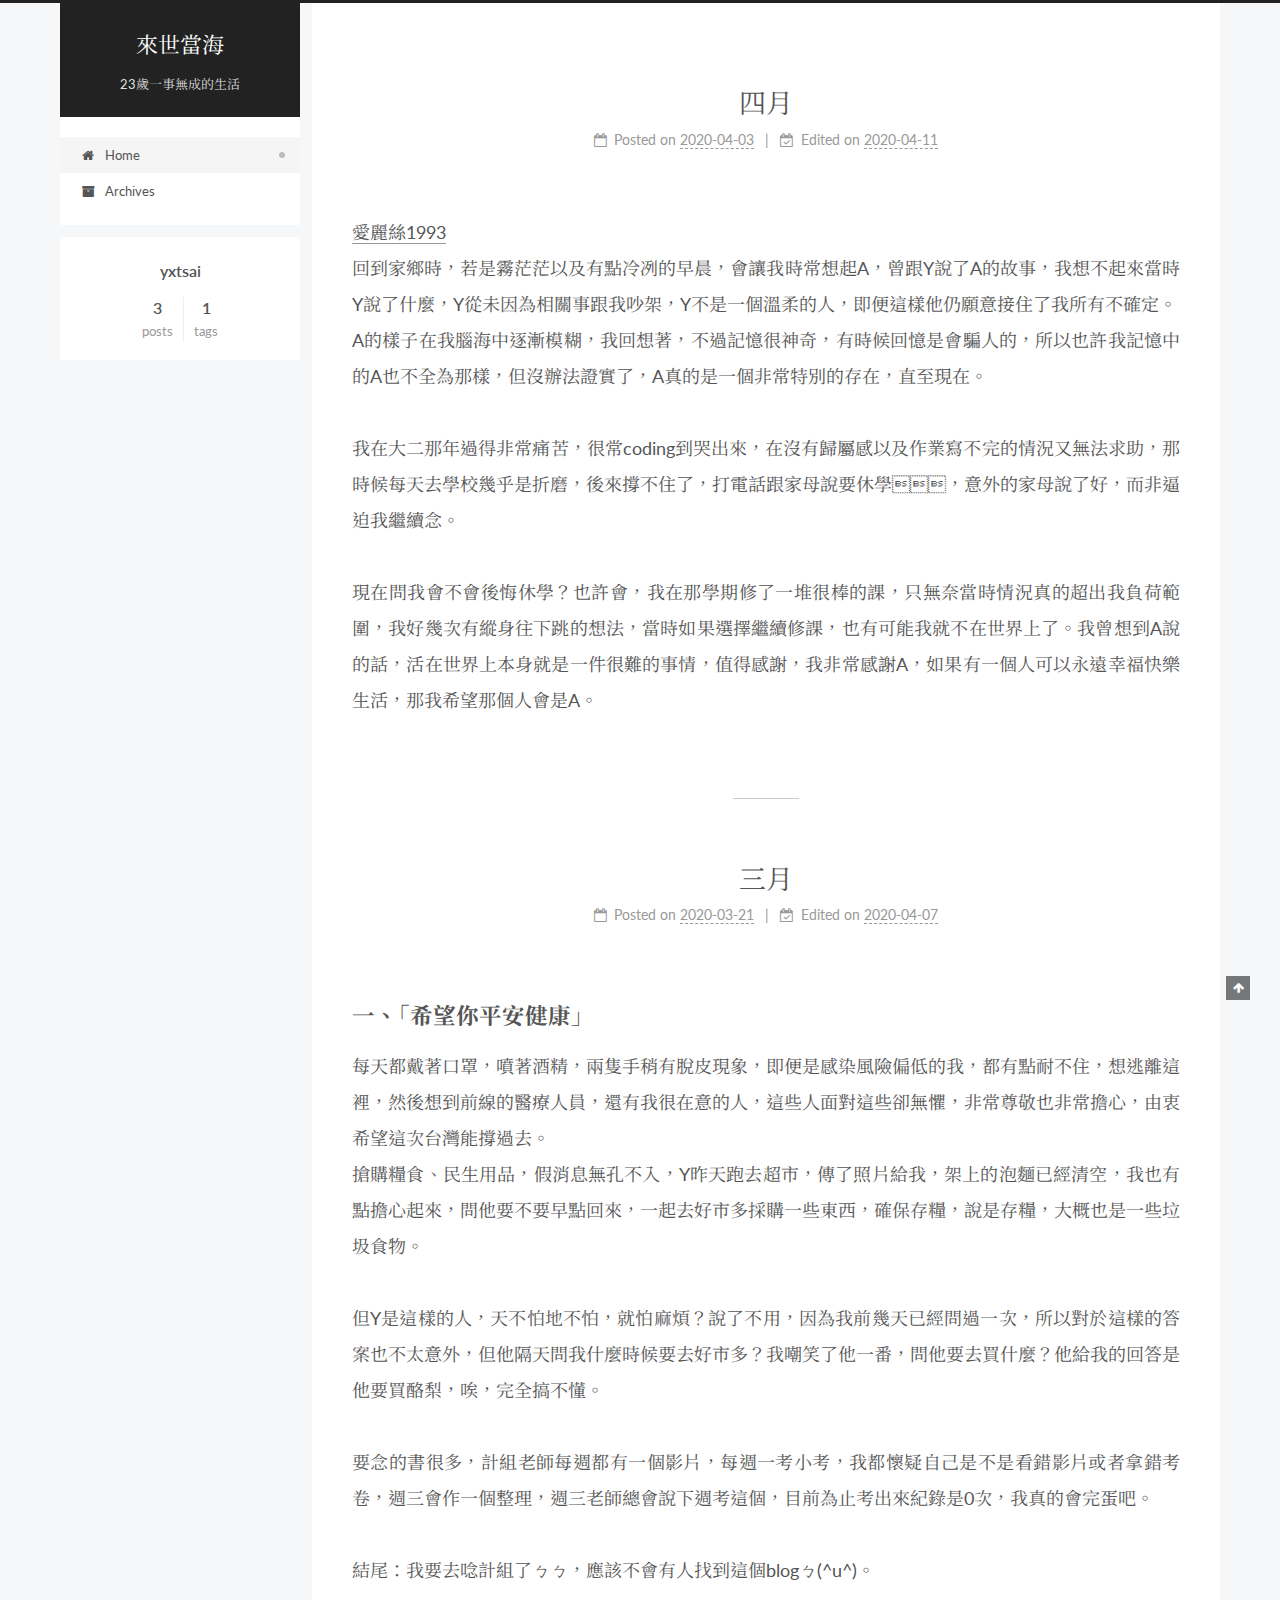
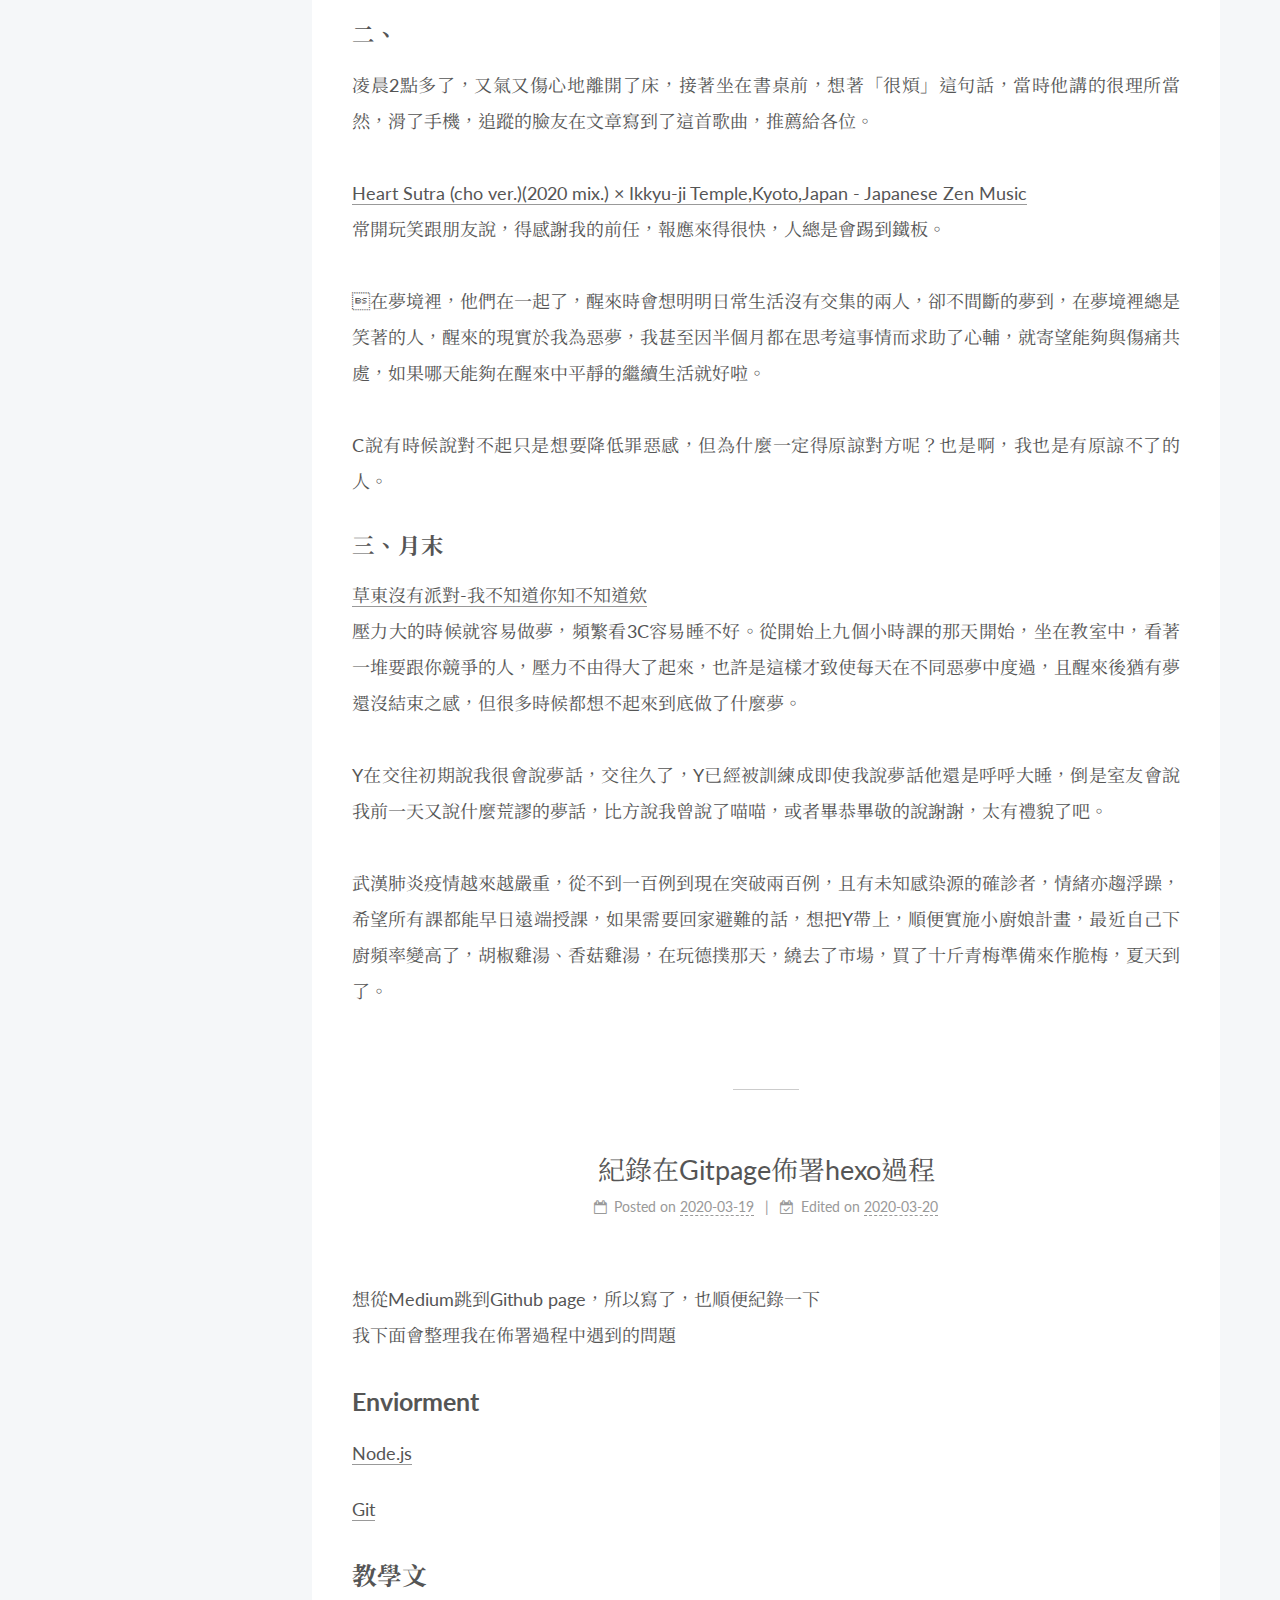
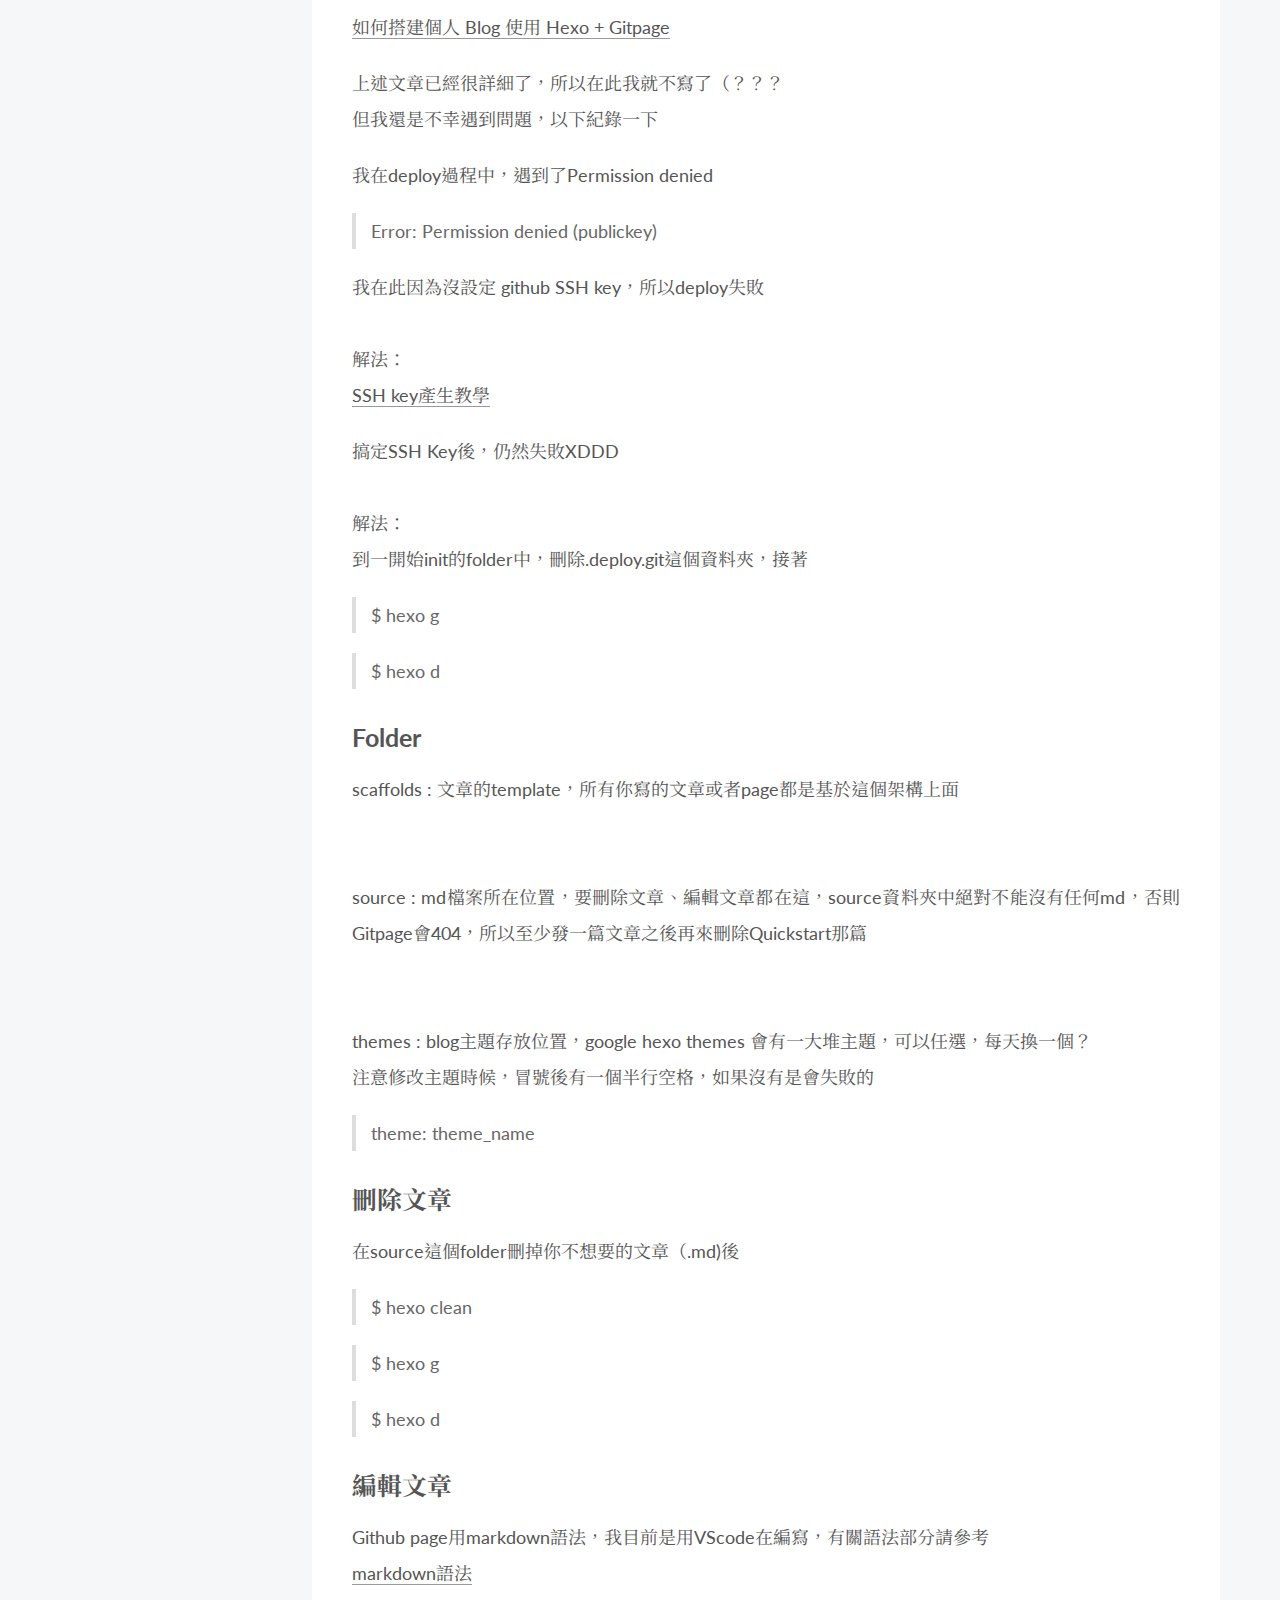
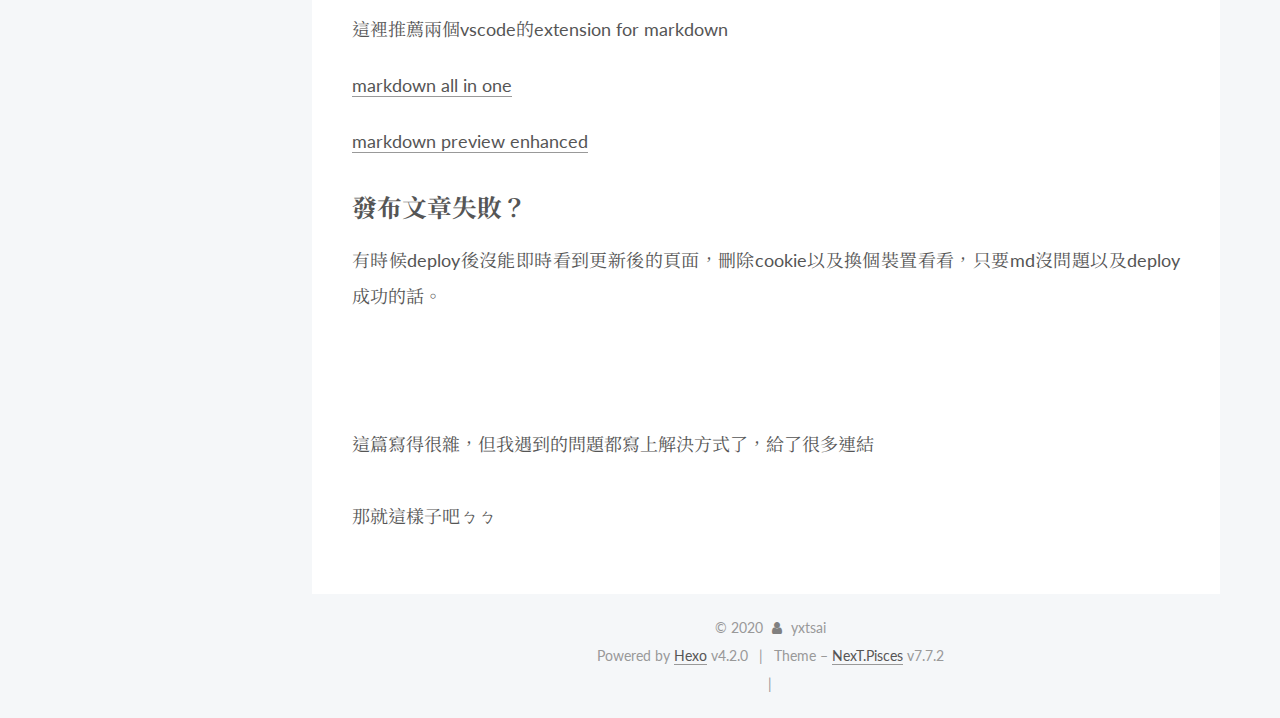
==== commit 2ae161dc: "Site updated: 2020-04-11 23:48:13" ====
--- a/index.html
+++ b/index.html
@@ -176,7 +176,7 @@
                   <i class="fa fa-calendar-check-o"></i>
                 </span>
                 <span class="post-meta-item-text">Edited on</span>
-                <time title="Modified: 2020-04-11 18:29:34" itemprop="dateModified" datetime="2020-04-11T18:29:34+08:00">2020-04-11</time>
+                <time title="Modified: 2020-04-11 23:47:59" itemprop="dateModified" datetime="2020-04-11T23:47:59+08:00">2020-04-11</time>
               </span>
 
           
@@ -190,7 +190,7 @@
     <div class="post-body" itemprop="articleBody">
 
       
-          <p><a href="https://www.youtube.com/watch?v=3zOre_rWCGQ" target="_blank" rel="noopener">愛麗絲1913</a><br>回到家鄉時，若是霧茫茫以及有點冷冽的早晨，會讓我時常想起A，曾跟Y說了A的故事，我想不起來當時Y說了什麼，Y從未因為相關事跟我吵架，Y不是一個溫柔的人，即便這樣他仍願意接住了我所有不確定。<br>A的樣子在我腦海中逐漸模糊，我回想著，不過記憶很神奇，有時候回憶是會騙人的，所以也許我記憶中的A也不全為那樣，但沒辦法證實了，A真的是一個非常特別的存在，直至現在。<br><br>我在大二那年過得非常痛苦，很常coding到哭出來，在沒有歸屬感以及作業寫不完的情況又無法求助，那時候每天去學校幾乎是折磨，後來撐不住了，打電話跟家母說要休學，意外的家母說了好，而非逼迫我繼續念。<br><br>現在問我會不會後悔休學？也許會，我在那學期修了一堆很棒的課，只無奈當時情況真的超出我負荷範圍，我好幾次有縱身往下跳的想法，當時如果選擇繼續修課，也有可能我就不在世界上了。我曾想到A說的話，活在世界上本身就是一件很難的事情，值得感謝，我非常感謝A，如果有一個人可以永遠幸福快樂生活，那我希望那個人會是A。<br></p>
+          <p><a href="https://www.youtube.com/watch?v=3zOre_rWCGQ" target="_blank" rel="noopener">愛麗絲1993</a><br>回到家鄉時，若是霧茫茫以及有點冷冽的早晨，會讓我時常想起A，曾跟Y說了A的故事，我想不起來當時Y說了什麼，Y從未因為相關事跟我吵架，Y不是一個溫柔的人，即便這樣他仍願意接住了我所有不確定。<br>A的樣子在我腦海中逐漸模糊，我回想著，不過記憶很神奇，有時候回憶是會騙人的，所以也許我記憶中的A也不全為那樣，但沒辦法證實了，A真的是一個非常特別的存在，直至現在。<br><br>我在大二那年過得非常痛苦，很常coding到哭出來，在沒有歸屬感以及作業寫不完的情況又無法求助，那時候每天去學校幾乎是折磨，後來撐不住了，打電話跟家母說要休學，意外的家母說了好，而非逼迫我繼續念。<br><br>現在問我會不會後悔休學？也許會，我在那學期修了一堆很棒的課，只無奈當時情況真的超出我負荷範圍，我好幾次有縱身往下跳的想法，當時如果選擇繼續修課，也有可能我就不在世界上了。我曾想到A說的話，活在世界上本身就是一件很難的事情，值得感謝，我非常感謝A，如果有一個人可以永遠幸福快樂生活，那我希望那個人會是A。<br></p>
 
       
     </div>
--- a/css/main.css
+++ b/css/main.css
@@ -1191,7 +1191,7 @@
 }
 .links-of-author a::before,
 .links-of-author span.exturl::before {
-  background: #78c8ff;
+  background: #471d90;
   border-radius: 50%;
   content: ' ';
   display: inline-block;
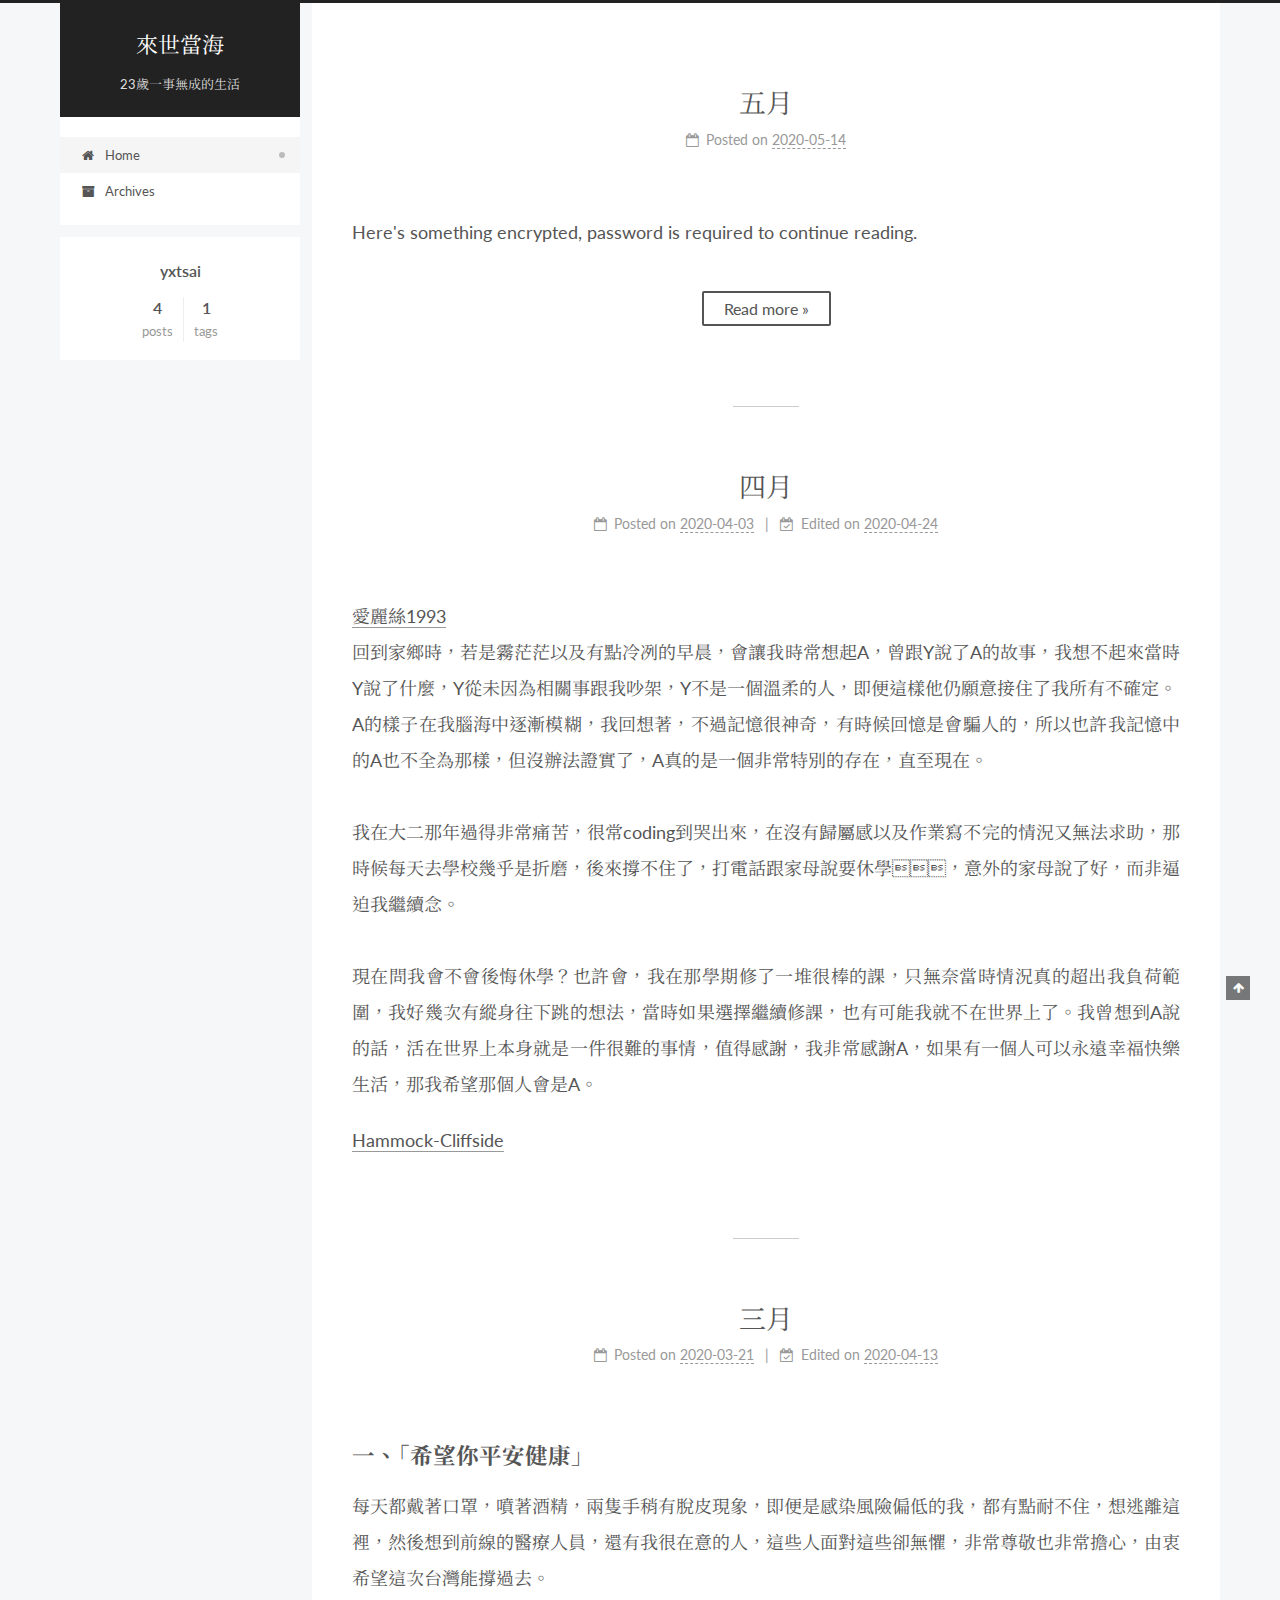
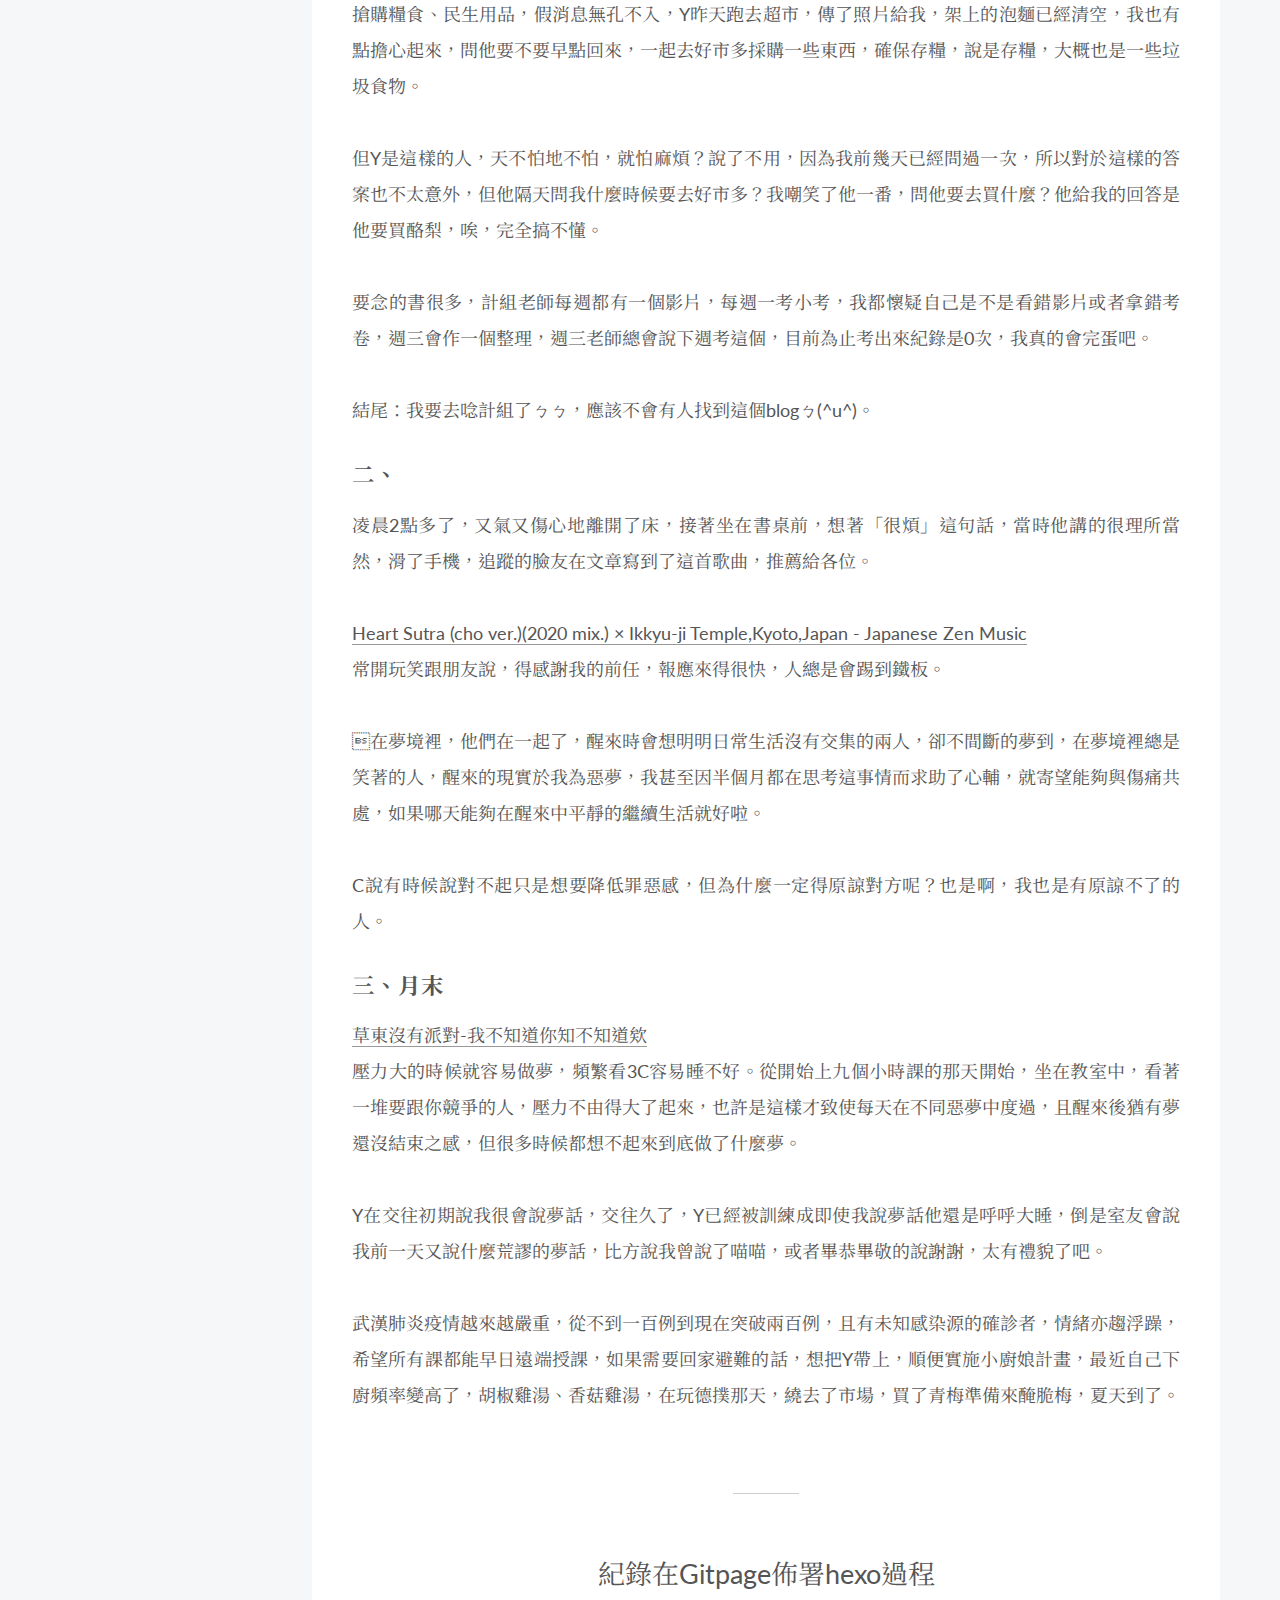
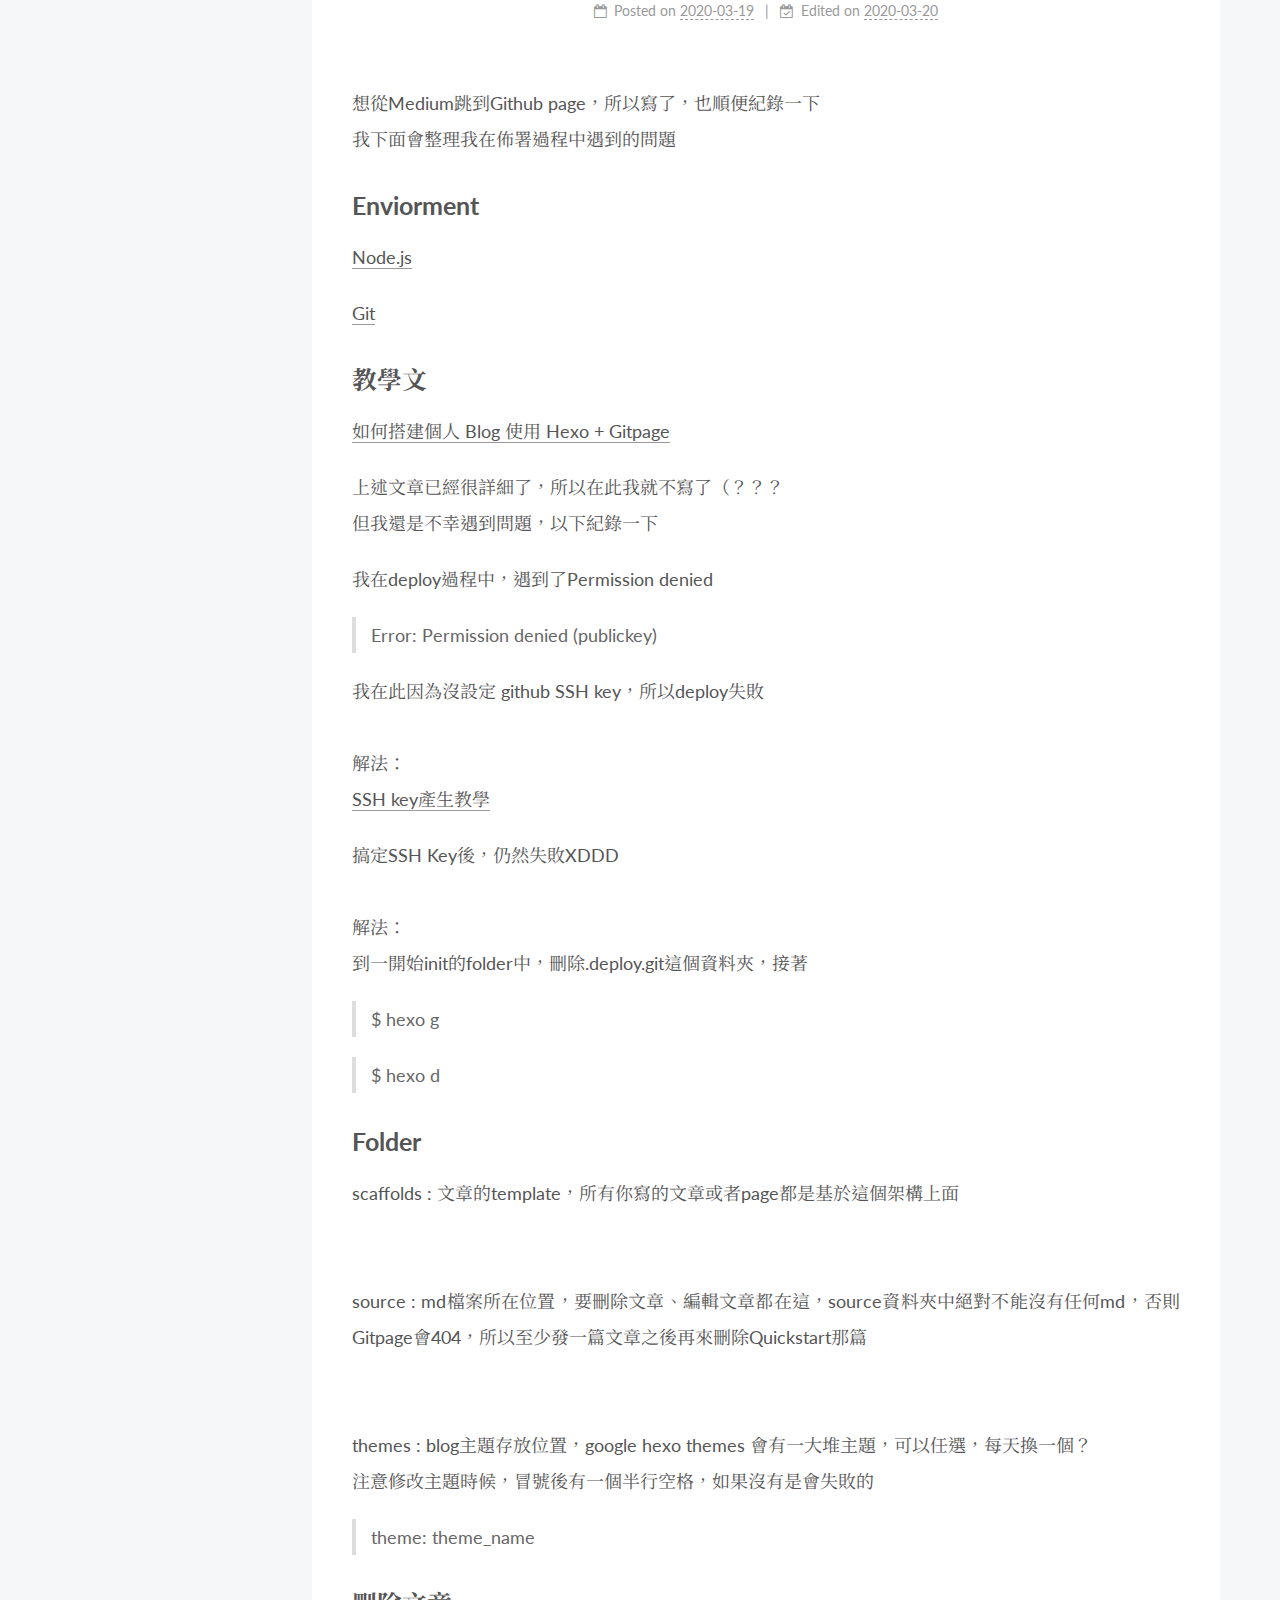
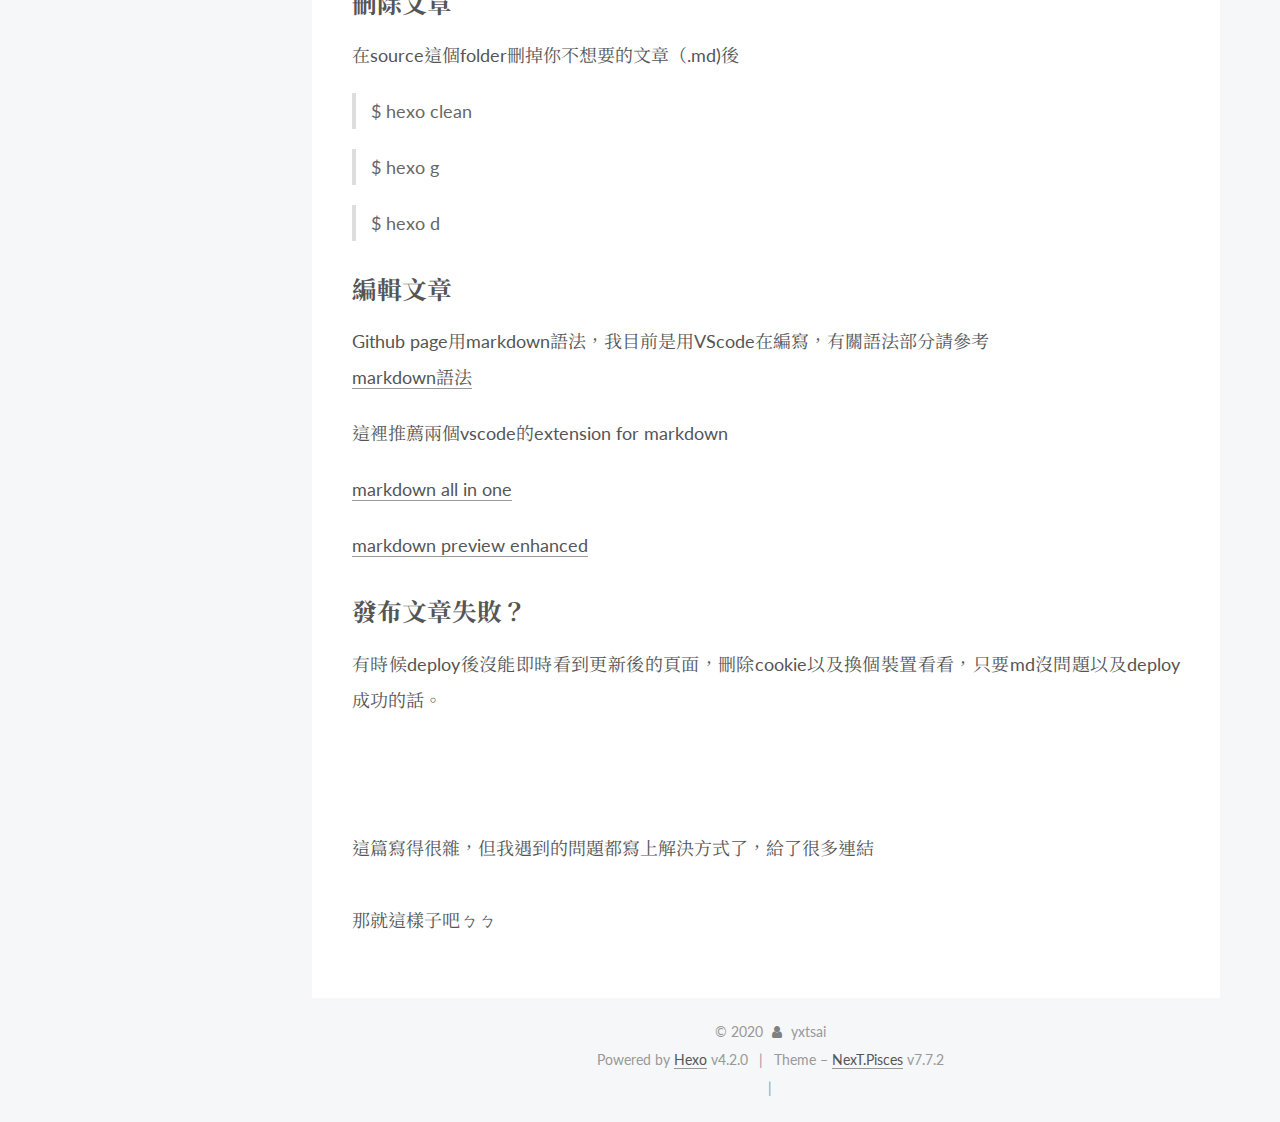
==== commit c634a0fa: "Site updated: 2020-05-14 03:53:16" ====
--- a/index.html
+++ b/index.html
@@ -145,6 +145,72 @@
   
   
   <article itemscope itemtype="http://schema.org/Article" class="post-block home" lang="zh-tw">
+    <link itemprop="mainEntityOfPage" href="http://yoursite.com/2020/05/14/%E4%BA%94%E6%9C%88/">
+
+    <span hidden itemprop="author" itemscope itemtype="http://schema.org/Person">
+      <meta itemprop="image" content="/images/avatar.gif">
+      <meta itemprop="name" content="yxtsai">
+      <meta itemprop="description" content="">
+    </span>
+
+    <span hidden itemprop="publisher" itemscope itemtype="http://schema.org/Organization">
+      <meta itemprop="name" content="來世當海">
+    </span>
+      <header class="post-header">
+        <h1 class="post-title" itemprop="name headline">
+          
+            <a href="/2020/05/14/%E4%BA%94%E6%9C%88/" class="post-title-link" itemprop="url">五月</a>
+        </h1>
+
+        <div class="post-meta">
+            <span class="post-meta-item">
+              <span class="post-meta-item-icon">
+                <i class="fa fa-calendar-o"></i>
+              </span>
+              <span class="post-meta-item-text">Posted on</span>
+              
+
+              <time title="Created: 2020-05-14 02:37:05 / Modified: 03:52:47" itemprop="dateCreated datePublished" datetime="2020-05-14T02:37:05+08:00">2020-05-14</time>
+            </span>
+
+          
+
+        </div>
+      </header>
+
+    
+    
+    
+    <div class="post-body" itemprop="articleBody">
+
+      
+          Here's something encrypted, password is required to continue reading.
+          <!--noindex-->
+            <div class="post-button">
+              <a class="btn" href="/2020/05/14/%E4%BA%94%E6%9C%88/#more" rel="contents">
+                Read more &raquo;
+              </a>
+            </div>
+          <!--/noindex-->
+        
+      
+    </div>
+
+    
+    
+    
+      <footer class="post-footer">
+        <div class="post-eof"></div>
+      </footer>
+  </article>
+  
+  
+  
+
+        
+  
+  
+  <article itemscope itemtype="http://schema.org/Article" class="post-block home" lang="zh-tw">
     <link itemprop="mainEntityOfPage" href="http://yoursite.com/2020/04/03/%E5%9B%9B%E6%9C%88/">
 
     <span hidden itemprop="author" itemscope itemtype="http://schema.org/Person">
@@ -176,7 +242,7 @@
                   <i class="fa fa-calendar-check-o"></i>
                 </span>
                 <span class="post-meta-item-text">Edited on</span>
-                <time title="Modified: 2020-04-11 23:47:59" itemprop="dateModified" datetime="2020-04-11T23:47:59+08:00">2020-04-11</time>
+                <time title="Modified: 2020-04-24 01:19:01" itemprop="dateModified" datetime="2020-04-24T01:19:01+08:00">2020-04-24</time>
               </span>
 
           
@@ -191,6 +257,7 @@
 
       
           <p><a href="https://www.youtube.com/watch?v=3zOre_rWCGQ" target="_blank" rel="noopener">愛麗絲1993</a><br>回到家鄉時，若是霧茫茫以及有點冷冽的早晨，會讓我時常想起A，曾跟Y說了A的故事，我想不起來當時Y說了什麼，Y從未因為相關事跟我吵架，Y不是一個溫柔的人，即便這樣他仍願意接住了我所有不確定。<br>A的樣子在我腦海中逐漸模糊，我回想著，不過記憶很神奇，有時候回憶是會騙人的，所以也許我記憶中的A也不全為那樣，但沒辦法證實了，A真的是一個非常特別的存在，直至現在。<br><br>我在大二那年過得非常痛苦，很常coding到哭出來，在沒有歸屬感以及作業寫不完的情況又無法求助，那時候每天去學校幾乎是折磨，後來撐不住了，打電話跟家母說要休學，意外的家母說了好，而非逼迫我繼續念。<br><br>現在問我會不會後悔休學？也許會，我在那學期修了一堆很棒的課，只無奈當時情況真的超出我負荷範圍，我好幾次有縱身往下跳的想法，當時如果選擇繼續修課，也有可能我就不在世界上了。我曾想到A說的話，活在世界上本身就是一件很難的事情，值得感謝，我非常感謝A，如果有一個人可以永遠幸福快樂生活，那我希望那個人會是A。<br></p>
+<p><a href="https://www.youtube.com/watch?v=g6LE5x9Q8D4" target="_blank" rel="noopener">Hammock-Cliffside</a></p>
 
       
     </div>
@@ -241,7 +308,7 @@
                   <i class="fa fa-calendar-check-o"></i>
                 </span>
                 <span class="post-meta-item-text">Edited on</span>
-                <time title="Modified: 2020-04-07 13:12:18" itemprop="dateModified" datetime="2020-04-07T13:12:18+08:00">2020-04-07</time>
+                <time title="Modified: 2020-04-13 20:49:22" itemprop="dateModified" datetime="2020-04-13T20:49:22+08:00">2020-04-13</time>
               </span>
 
           
@@ -257,7 +324,7 @@
       
           <h3 id="一、「希望你平安健康」"><a href="#一、「希望你平安健康」" class="headerlink" title="一、「希望你平安健康」"></a>一、「希望你平安健康」<br></h3><p>每天都戴著口罩，噴著酒精，兩隻手稍有脫皮現象，即便是感染風險偏低的我，都有點耐不住，想逃離這裡，然後想到前線的醫療人員，還有我很在意的人，這些人面對這些卻無懼，非常尊敬也非常擔心，由衷希望這次台灣能撐過去。<br>搶購糧食、民生用品，假消息無孔不入，Y昨天跑去超市，傳了照片給我，架上的泡麵已經清空，我也有點擔心起來，問他要不要早點回來，一起去好市多採購一些東西，確保存糧，說是存糧，大概也是一些垃圾食物。<br><br>但Y是這樣的人，天不怕地不怕，就怕麻煩？說了不用，因為我前幾天已經問過一次，所以對於這樣的答案也不太意外，但他隔天問我什麼時候要去好市多？我嘲笑了他一番，問他要去買什麼？他給我的回答是他要買酪梨，唉，完全搞不懂。<br><br>要念的書很多，計組老師每週都有一個影片，每週一考小考，我都懷疑自己是不是看錯影片或者拿錯考卷，週三會作一個整理，週三老師總會說下週考這個，目前為止考出來紀錄是0次，我真的會完蛋吧。<br><br>結尾：我要去唸計組了ㄅㄅ，應該不會有人找到這個blogㄅ(^u^)。<br></p>
 <h3 id="二、"><a href="#二、" class="headerlink" title="二、"></a>二、<br></h3><p>凌晨2點多了，又氣又傷心地離開了床，接著坐在書桌前，想著「很煩」這句話，當時他講的很理所當然，滑了手機，追蹤的臉友在文章寫到了這首歌曲，推薦給各位。<br><br><a href="https://www.youtube.com/watch?v=gm4hTcRhoqI&feature=share&app=desktop" target="_blank" rel="noopener">Heart Sutra (cho ver.)(2020 mix.) × Ikkyu-ji Temple,Kyoto,Japan - Japanese Zen Music</a><br>常開玩笑跟朋友說，得感謝我的前任，報應來得很快，人總是會踢到鐵板。<br><br>在夢境裡，他們在一起了，醒來時會想明明日常生活沒有交集的兩人，卻不間斷的夢到，在夢境裡總是笑著的人，醒來的現實於我為惡夢，我甚至因半個月都在思考這事情而求助了心輔，就寄望能夠與傷痛共處，如果哪天能夠在醒來中平靜的繼續生活就好啦。<br><br>C說有時候說對不起只是想要降低罪惡感，但為什麼一定得原諒對方呢？也是啊，我也是有原諒不了的人。<br></p>
-<h3 id="三、月末"><a href="#三、月末" class="headerlink" title="三、月末"></a>三、月末<br></h3><p><a href="https://www.youtube.com/watch?v=FWDOJikn8tM" target="_blank" rel="noopener">草東沒有派對-我不知道你知不知道欸</a><br>壓力大的時候就容易做夢，頻繁看3C容易睡不好。從開始上九個小時課的那天開始，坐在教室中，看著一堆要跟你競爭的人，壓力不由得大了起來，也許是這樣才致使每天在不同惡夢中度過，且醒來後猶有夢還沒結束之感，但很多時候都想不起來到底做了什麼夢。<br><br>Y在交往初期說我很會說夢話，交往久了，Y已經被訓練成即使我說夢話他還是呼呼大睡，倒是室友會說我前一天又說什麼荒謬的夢話，比方說我曾說了喵喵，或者畢恭畢敬的說謝謝，太有禮貌了吧。<br><br>武漢肺炎疫情越來越嚴重，從不到一百例到現在突破兩百例，且有未知感染源的確診者，情緒亦趨浮躁，希望所有課都能早日遠端授課，如果需要回家避難的話，想把Y帶上，順便實施小廚娘計畫，最近自己下廚頻率變高了，胡椒雞湯、香菇雞湯，在玩德撲那天，繞去了市場，買了十斤青梅準備來作脆梅，夏天到了。<br></p>
+<h3 id="三、月末"><a href="#三、月末" class="headerlink" title="三、月末"></a>三、月末<br></h3><p><a href="https://www.youtube.com/watch?v=FWDOJikn8tM" target="_blank" rel="noopener">草東沒有派對-我不知道你知不知道欸</a><br>壓力大的時候就容易做夢，頻繁看3C容易睡不好。從開始上九個小時課的那天開始，坐在教室中，看著一堆要跟你競爭的人，壓力不由得大了起來，也許是這樣才致使每天在不同惡夢中度過，且醒來後猶有夢還沒結束之感，但很多時候都想不起來到底做了什麼夢。<br><br>Y在交往初期說我很會說夢話，交往久了，Y已經被訓練成即使我說夢話他還是呼呼大睡，倒是室友會說我前一天又說什麼荒謬的夢話，比方說我曾說了喵喵，或者畢恭畢敬的說謝謝，太有禮貌了吧。<br><br>武漢肺炎疫情越來越嚴重，從不到一百例到現在突破兩百例，且有未知感染源的確診者，情緒亦趨浮躁，希望所有課都能早日遠端授課，如果需要回家避難的話，想把Y帶上，順便實施小廚娘計畫，最近自己下廚頻率變高了，胡椒雞湯、香菇雞湯，在玩德撲那天，繞去了市場，買了青梅準備來醃脆梅，夏天到了。<br></p>
 
       
     </div>
@@ -442,7 +509,7 @@
       <div class="site-state-item site-state-posts">
           <a href="/archives/">
         
-          <span class="site-state-item-count">3</span>
+          <span class="site-state-item-count">4</span>
           <span class="site-state-item-name">posts</span>
         </a>
       </div>
--- a/css/main.css
+++ b/css/main.css
@@ -1191,7 +1191,7 @@
 }
 .links-of-author a::before,
 .links-of-author span.exturl::before {
-  background: #471d90;
+  background: #e7a49c;
   border-radius: 50%;
   content: ' ';
   display: inline-block;
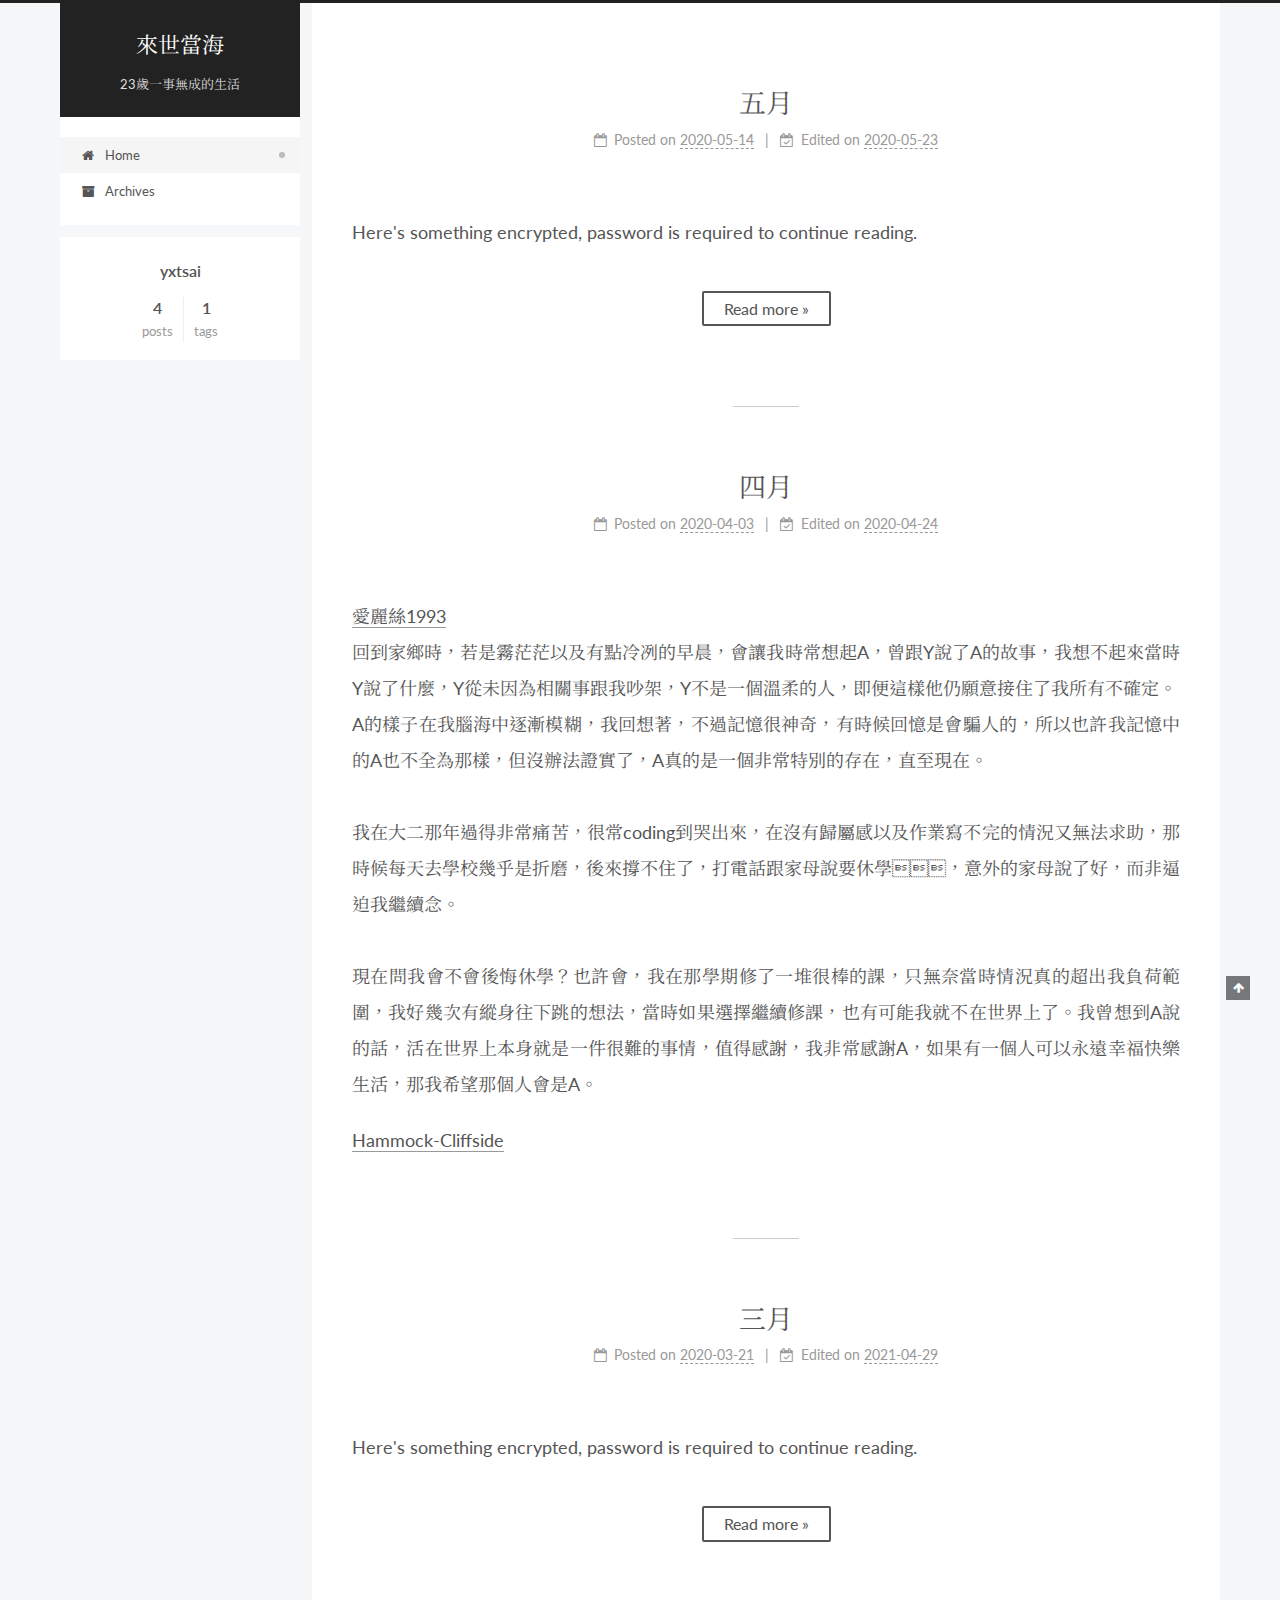
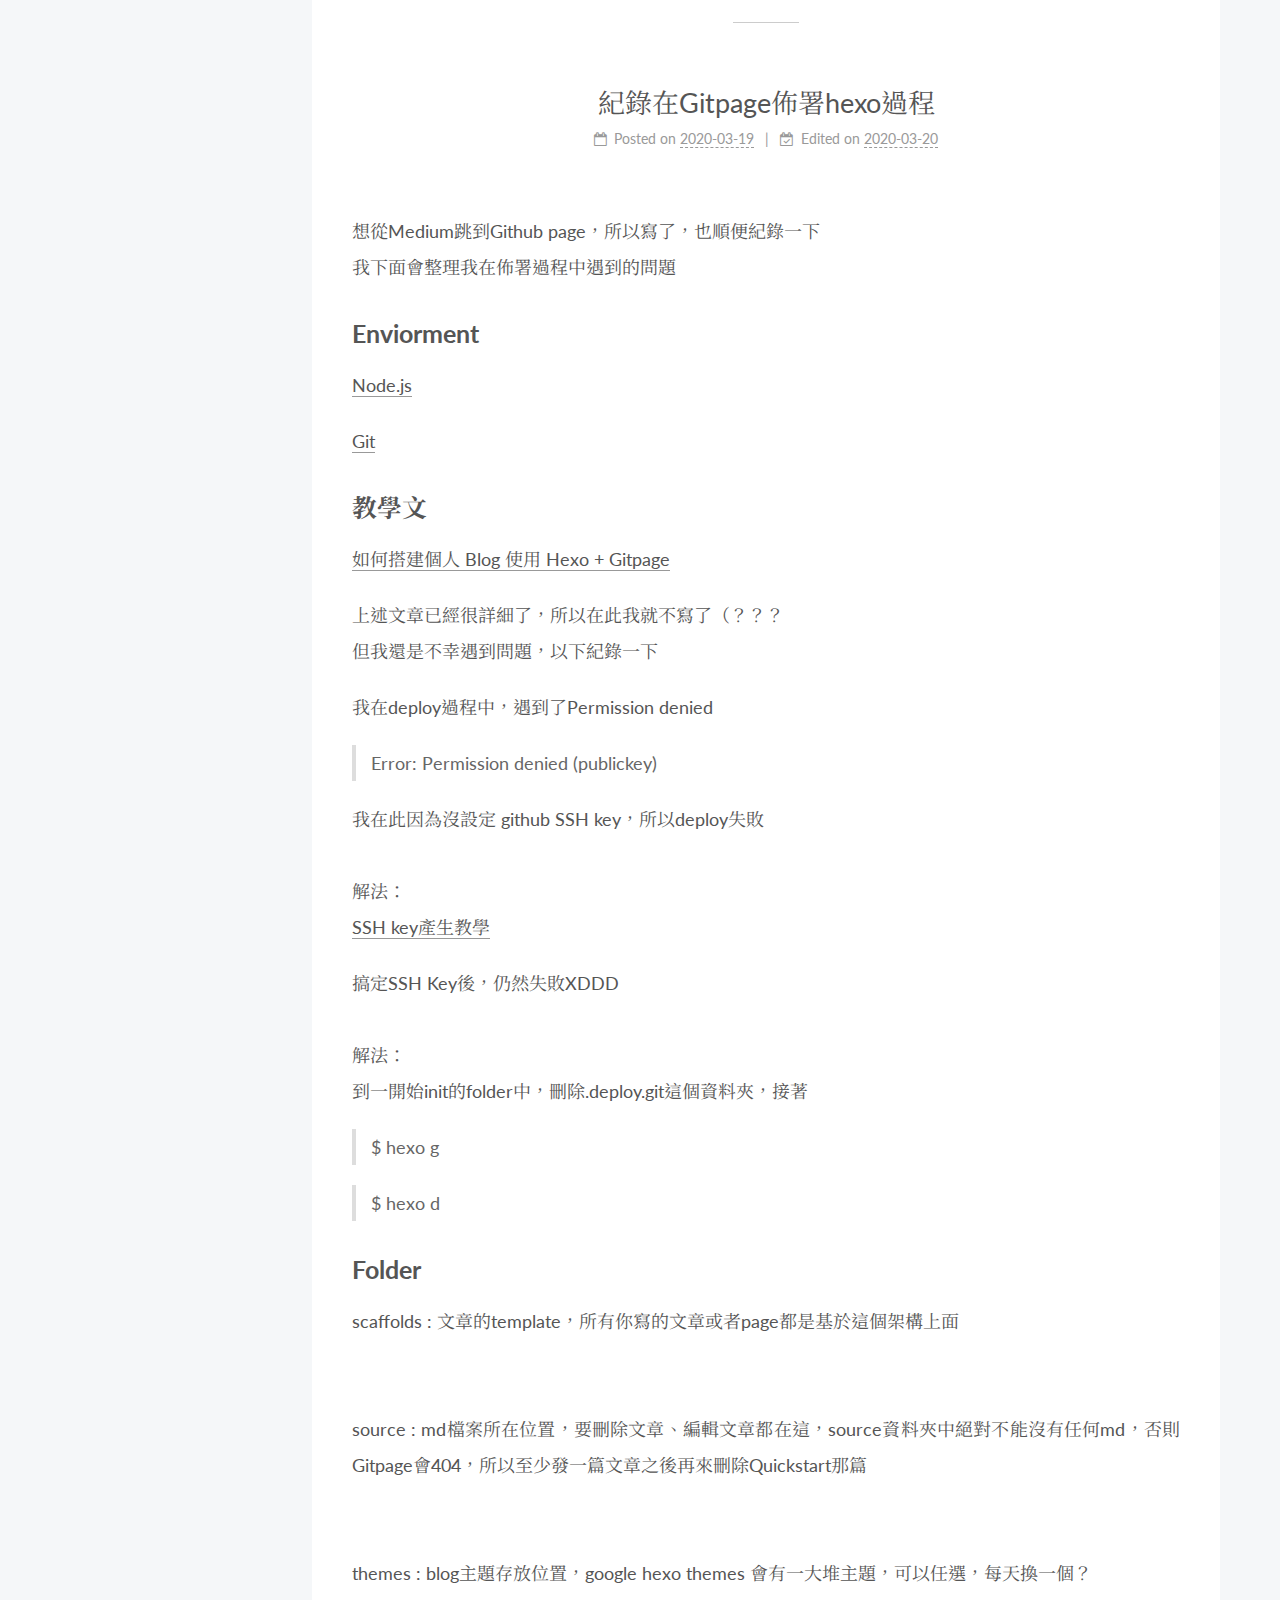
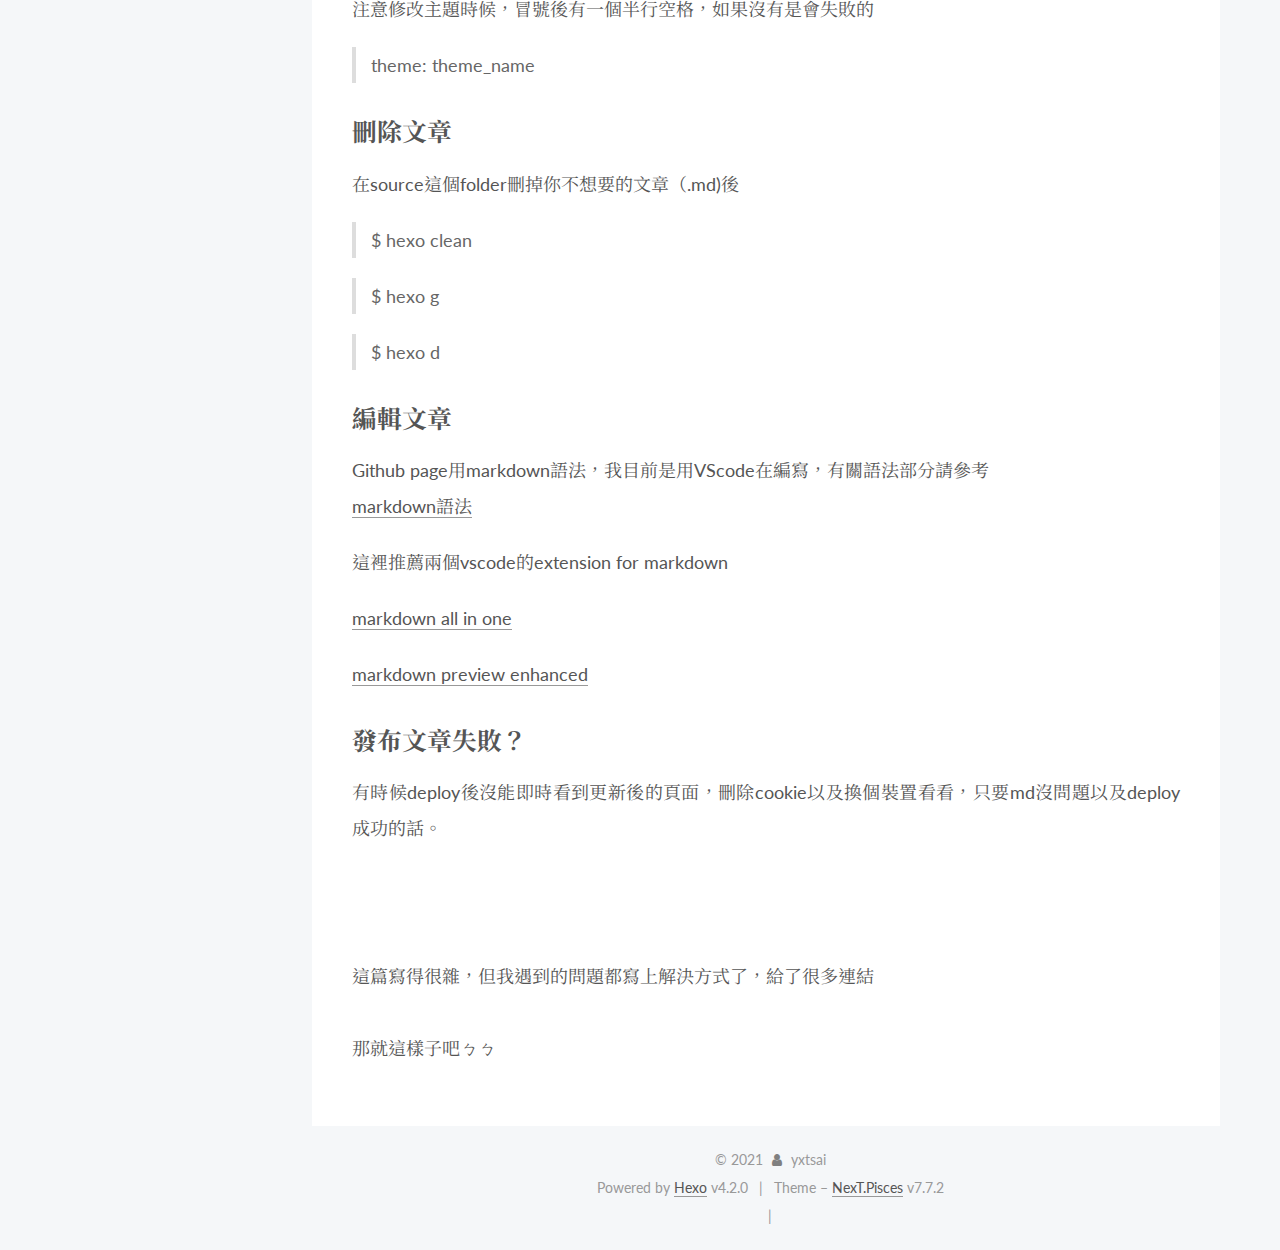
==== commit 690a91ce: "Site updated: 2021-04-29 04:46:52" ====
--- a/index.html
+++ b/index.html
@@ -168,10 +168,16 @@
                 <i class="fa fa-calendar-o"></i>
               </span>
               <span class="post-meta-item-text">Posted on</span>
-              
-
-              <time title="Created: 2020-05-14 02:37:05 / Modified: 03:52:47" itemprop="dateCreated datePublished" datetime="2020-05-14T02:37:05+08:00">2020-05-14</time>
+
+              <time title="Created: 2020-05-14 02:37:05" itemprop="dateCreated datePublished" datetime="2020-05-14T02:37:05+08:00">2020-05-14</time>
             </span>
+              <span class="post-meta-item">
+                <span class="post-meta-item-icon">
+                  <i class="fa fa-calendar-check-o"></i>
+                </span>
+                <span class="post-meta-item-text">Edited on</span>
+                <time title="Modified: 2020-05-23 14:39:55" itemprop="dateModified" datetime="2020-05-23T14:39:55+08:00">2020-05-23</time>
+              </span>
 
           
 
@@ -308,7 +314,7 @@
                   <i class="fa fa-calendar-check-o"></i>
                 </span>
                 <span class="post-meta-item-text">Edited on</span>
-                <time title="Modified: 2020-04-13 20:49:22" itemprop="dateModified" datetime="2020-04-13T20:49:22+08:00">2020-04-13</time>
+                <time title="Modified: 2021-04-29 04:45:48" itemprop="dateModified" datetime="2021-04-29T04:45:48+08:00">2021-04-29</time>
               </span>
 
           
@@ -322,10 +328,15 @@
     <div class="post-body" itemprop="articleBody">
 
       
-          <h3 id="一、「希望你平安健康」"><a href="#一、「希望你平安健康」" class="headerlink" title="一、「希望你平安健康」"></a>一、「希望你平安健康」<br></h3><p>每天都戴著口罩，噴著酒精，兩隻手稍有脫皮現象，即便是感染風險偏低的我，都有點耐不住，想逃離這裡，然後想到前線的醫療人員，還有我很在意的人，這些人面對這些卻無懼，非常尊敬也非常擔心，由衷希望這次台灣能撐過去。<br>搶購糧食、民生用品，假消息無孔不入，Y昨天跑去超市，傳了照片給我，架上的泡麵已經清空，我也有點擔心起來，問他要不要早點回來，一起去好市多採購一些東西，確保存糧，說是存糧，大概也是一些垃圾食物。<br><br>但Y是這樣的人，天不怕地不怕，就怕麻煩？說了不用，因為我前幾天已經問過一次，所以對於這樣的答案也不太意外，但他隔天問我什麼時候要去好市多？我嘲笑了他一番，問他要去買什麼？他給我的回答是他要買酪梨，唉，完全搞不懂。<br><br>要念的書很多，計組老師每週都有一個影片，每週一考小考，我都懷疑自己是不是看錯影片或者拿錯考卷，週三會作一個整理，週三老師總會說下週考這個，目前為止考出來紀錄是0次，我真的會完蛋吧。<br><br>結尾：我要去唸計組了ㄅㄅ，應該不會有人找到這個blogㄅ(^u^)。<br></p>
-<h3 id="二、"><a href="#二、" class="headerlink" title="二、"></a>二、<br></h3><p>凌晨2點多了，又氣又傷心地離開了床，接著坐在書桌前，想著「很煩」這句話，當時他講的很理所當然，滑了手機，追蹤的臉友在文章寫到了這首歌曲，推薦給各位。<br><br><a href="https://www.youtube.com/watch?v=gm4hTcRhoqI&feature=share&app=desktop" target="_blank" rel="noopener">Heart Sutra (cho ver.)(2020 mix.) × Ikkyu-ji Temple,Kyoto,Japan - Japanese Zen Music</a><br>常開玩笑跟朋友說，得感謝我的前任，報應來得很快，人總是會踢到鐵板。<br><br>在夢境裡，他們在一起了，醒來時會想明明日常生活沒有交集的兩人，卻不間斷的夢到，在夢境裡總是笑著的人，醒來的現實於我為惡夢，我甚至因半個月都在思考這事情而求助了心輔，就寄望能夠與傷痛共處，如果哪天能夠在醒來中平靜的繼續生活就好啦。<br><br>C說有時候說對不起只是想要降低罪惡感，但為什麼一定得原諒對方呢？也是啊，我也是有原諒不了的人。<br></p>
-<h3 id="三、月末"><a href="#三、月末" class="headerlink" title="三、月末"></a>三、月末<br></h3><p><a href="https://www.youtube.com/watch?v=FWDOJikn8tM" target="_blank" rel="noopener">草東沒有派對-我不知道你知不知道欸</a><br>壓力大的時候就容易做夢，頻繁看3C容易睡不好。從開始上九個小時課的那天開始，坐在教室中，看著一堆要跟你競爭的人，壓力不由得大了起來，也許是這樣才致使每天在不同惡夢中度過，且醒來後猶有夢還沒結束之感，但很多時候都想不起來到底做了什麼夢。<br><br>Y在交往初期說我很會說夢話，交往久了，Y已經被訓練成即使我說夢話他還是呼呼大睡，倒是室友會說我前一天又說什麼荒謬的夢話，比方說我曾說了喵喵，或者畢恭畢敬的說謝謝，太有禮貌了吧。<br><br>武漢肺炎疫情越來越嚴重，從不到一百例到現在突破兩百例，且有未知感染源的確診者，情緒亦趨浮躁，希望所有課都能早日遠端授課，如果需要回家避難的話，想把Y帶上，順便實施小廚娘計畫，最近自己下廚頻率變高了，胡椒雞湯、香菇雞湯，在玩德撲那天，繞去了市場，買了青梅準備來醃脆梅，夏天到了。<br></p>
-
+          Here's something encrypted, password is required to continue reading.
+          <!--noindex-->
+            <div class="post-button">
+              <a class="btn" href="/2020/03/21/%E4%B8%89%E6%9C%88/#more" rel="contents">
+                Read more &raquo;
+              </a>
+            </div>
+          <!--/noindex-->
+        
       
     </div>
 
@@ -539,7 +550,7 @@
 <div class="copyright">
   
   &copy; 
-  <span itemprop="copyrightYear">2020</span>
+  <span itemprop="copyrightYear">2021</span>
   <span class="with-love">
     <i class="fa fa-user"></i>
   </span>
--- a/css/main.css
+++ b/css/main.css
@@ -1191,7 +1191,7 @@
 }
 .links-of-author a::before,
 .links-of-author span.exturl::before {
-  background: #e7a49c;
+  background: #5853ff;
   border-radius: 50%;
   content: ' ';
   display: inline-block;
